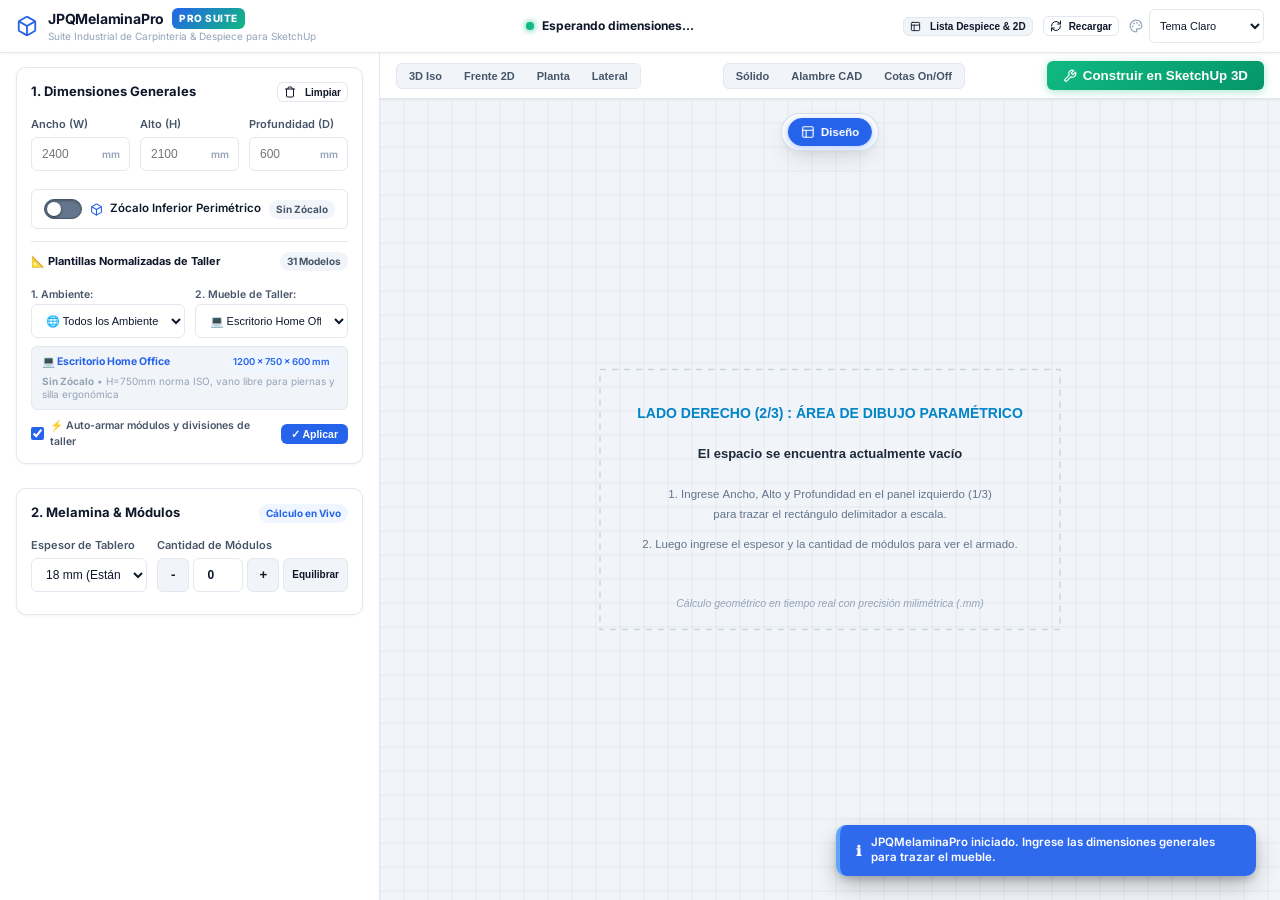
==== jpq_melamina_pro/web/index.html @ 4bcb6b92 "feat: implementacion de plantillas normalizadas, selector desplegable y documentacion maestra" ====
<!DOCTYPE html>
<html lang="es">
<head>
  <meta charset="UTF-8">
  <meta name="viewport" content="width=device-width, initial-scale=1.0">
  <title>JPQMelaminaPro - Suite Industrial de Carpintería y Despiece Milimétrico</title>
  <link rel="stylesheet" href="css/styles.css?v=2.5.1">
</head>
<body class="theme-claro">

  <!-- =========================================================================
       SISTEMA DE ICONOS VECTORIALES PROFESIONALES (SVG SPRITE BIM / CAD)
       ========================================================================= -->
  <svg xmlns="http://www.w3.org/2000/svg" style="display: none;">
    <defs>
      <symbol id="icon-logo" viewBox="0 0 24 24" fill="none" stroke="currentColor" stroke-width="2">
        <path d="M21 16V8a2 2 0 0 0-1-1.73l-7-4a2 2 0 0 0-2 0l-7 4A2 2 0 0 0 3 8v8a2 2 0 0 0 1 1.73l7 4a2 2 0 0 0 2 0l7-4A2 2 0 0 0 21 16z"/>
        <polyline points="3.27 6.96 12 12.01 20.73 6.96"/>
        <line x1="12" y1="22.08" x2="12" y2="12"/>
      </symbol>
      <symbol id="icon-build" viewBox="0 0 24 24" fill="none" stroke="currentColor" stroke-width="2">
        <path d="M14.7 6.3a1 1 0 0 0 0 1.4l1.6 1.6a1 1 0 0 0 1.4 0l3.77-3.77a6 6 0 0 1-7.94 7.94l-6.91 6.91a2.12 2.12 0 0 1-3-3l6.91-6.91a6 6 0 0 1 7.94-7.94l-3.76 3.76z"/>
      </symbol>
      <symbol id="icon-table" viewBox="0 0 24 24" fill="none" stroke="currentColor" stroke-width="2">
        <rect x="3" y="3" width="18" height="18" rx="2"/>
        <line x1="3" y1="9" x2="21" y2="9"/>
        <line x1="9" y1="21" x2="9" y2="9"/>
      </symbol>
      <symbol id="icon-palette" viewBox="0 0 24 24" fill="none" stroke="currentColor" stroke-width="2">
        <circle cx="13.5" cy="6.5" r=".5" fill="currentColor"/>
        <circle cx="17.5" cy="10.5" r=".5" fill="currentColor"/>
        <circle cx="8.5" cy="7.5" r=".5" fill="currentColor"/>
        <circle cx="6.5" cy="12.5" r=".5" fill="currentColor"/>
        <path d="M12 2C6.5 2 2 6.5 2 12s4.5 10 10 10c.93 0 1.5-.67 1.5-1.5 0-.39-.15-.74-.39-1.01-.24-.26-.38-.61-.38-.99 0-.83.67-1.5 1.5-1.5H16c3.31 0 6-2.69 6-6 0-4.97-4.48-9-10-9z"/>
      </symbol>
      <symbol id="icon-refresh" viewBox="0 0 24 24" fill="none" stroke="currentColor" stroke-width="2">
        <path d="M21 2v6h-6"/>
        <path d="M3 12a9 9 0 0 1 15.3-6.4L21 8"/>
        <path d="M3 22v-6h6"/>
        <path d="M21 12a9 9 0 0 1-15.3 6.4L3 16"/>
      </symbol>
      <symbol id="icon-trash" viewBox="0 0 24 24" fill="none" stroke="currentColor" stroke-width="2">
        <polyline points="3 6 5 6 21 6"/>
        <path d="M19 6v14a2 2 0 0 1-2 2H7a2 2 0 0 1-2-2V6m3 0V4a2 2 0 0 1 2-2h4a2 2 0 0 1 2 2v2"/>
      </symbol>
      <symbol id="icon-info" viewBox="0 0 24 24" fill="none" stroke="currentColor" stroke-width="2">
        <circle cx="12" cy="12" r="10"/>
        <line x1="12" y1="16" x2="12" y2="12"/>
        <line x1="12" y1="8" x2="12.01" y2="8"/>
      </symbol>
      <symbol id="icon-layers" viewBox="0 0 24 24" fill="none" stroke="currentColor" stroke-width="2">
        <polygon points="12 2 2 7 12 12 22 7 12 2"/>
        <polyline points="2 17 12 22 22 17"/>
        <polyline points="2 12 12 17 22 12"/>
      </symbol>
      <symbol id="icon-cubo" viewBox="0 0 24 24" fill="none" stroke="currentColor" stroke-width="2">
        <path d="M21 16V8a2 2 0 0 0-1-1.73l-7-4a2 2 0 0 0-2 0l-7 4A2 2 0 0 0 3 8v8a2 2 0 0 0 1 1.73l7 4a2 2 0 0 0 2 0l7-4A2 2 0 0 0 21 16z"/>
        <polyline points="3.27 6.96 12 12.01 20.73 6.96"/>
        <line x1="12" y1="22.08" x2="12" y2="12"/>
      </symbol>
      <symbol id="icon-regla" viewBox="0 0 24 24" fill="none" stroke="currentColor" stroke-width="2">
        <path d="M21.3 8.7 8.7 21.3c-1 1-2.6 1-3.6 0l-2.4-2.4c-1-1-1-2.6 0-3.6L15.3 2.7c1-1 2.6-1 3.6 0l2.4 2.4c1 1 1 2.6 0 3.6Z"/>
        <path d="m14.5 3.5 2 2"/>
        <path d="m11.5 6.5 2 2"/>
        <path d="m8.5 9.5 2 2"/>
        <path d="m5.5 12.5 2 2"/>
      </symbol>
      <symbol id="icon-diseno" viewBox="0 0 24 24" fill="none" stroke="currentColor" stroke-width="2">
        <rect x="3" y="3" width="18" height="18" rx="2"/>
        <path d="M3 9h18"/>
        <path d="M9 21V9"/>
      </symbol>
      <symbol id="icon-tag" viewBox="0 0 24 24" fill="none" stroke="currentColor" stroke-width="2">
        <path d="M12 2H2v10l9.29 9.29c.94.94 2.48.94 3.42 0l6.58-6.58c.94-.94.94-2.48 0-3.42L12 2Z"/>
        <circle cx="7" cy="7" r=".5" fill="currentColor"/>
      </symbol>
      <symbol id="icon-stack" viewBox="0 0 24 24" fill="none" stroke="currentColor" stroke-width="2">
        <path d="M12 2 2 7l10 5 10-5-10-5Z"/>
        <path d="m2 17 10 5 10-5"/>
        <path d="m2 12 10 5 10-5"/>
      </symbol>
    </defs>
  </svg>

  <!-- =========================================================================
       HEADER PRINCIPAL DE LA SUITE
       ========================================================================= -->
  <header class="app-header">
    <div class="brand">
      <svg class="svg-icon" style="width: 22px; height: 22px; color: var(--primary);"><use href="#icon-logo"></use></svg>
      <div class="brand-text">
        <div style="display: flex; align-items: center; gap: 8px;">
          <span class="brand-title">JPQMelaminaPro</span>
          <span class="brand-badge">PRO SUITE</span>
        </div>
        <span class="brand-sub">Suite Industrial de Carpintería & Despiece para SketchUp</span>
      </div>
    </div>

    <!-- Indicador de dimensiones en vivo -->
    <div class="active-module-bar" style="border: none; padding: 2px 10px; background: transparent;">
      <div class="active-module-info">
        <div class="status-indicator"></div>
        <span id="activeModuleDims" style="font-weight: 700; font-size: 12px;">Esperando dimensiones...</span>
      </div>
    </div>

    <!-- Controles de cabecera: Despiece, Materiales y Selector de Tema -->
    <div class="header-controls">
      <button type="button" class="btn btn-xs btn-secondary" onclick="abrirModalDespiece()" title="Ver lista oficial de corte y medidas netas">
        <svg class="svg-icon"><use href="#icon-table"></use></svg> Lista Despiece & 2D
      </button>

      <button type="button" class="btn btn-xs btn-outline" onclick="window.location.reload(true)" title="Recargar interfaz y scripts (F5)" style="display: inline-flex; align-items: center; gap: 4px;">
        <svg class="svg-icon" style="width: 12px; height: 12px;"><use href="#icon-refresh"></use></svg>
        <span>Recargar</span>
      </button>

      <div style="display: flex; align-items: center; gap: 6px;">
        <svg class="svg-icon" style="width: 14px; height: 14px; color: var(--text-muted);"><use href="#icon-palette"></use></svg>
        <select id="selectTemaApp" onchange="cambiarTema(this.value)" style="width: 115px; font-size: 11px; padding: 4px 6px;">
          <option value="claro" selected>Tema Claro</option>
          <option value="oscuro">Tema Oscuro</option>
          <option value="taller">Taller Madera</option>
        </select>
      </div>
    </div>
  </header>

  <!-- Contenedores para Alertas y Notificaciones Flotantes en la Parte Inferior -->
  <div id="alertasTecnicasModulo" class="floating-alerts-container"></div>
  <div id="notificationArea" class="notification-container"></div>

  <!-- =========================================================================
       WORKSPACE DIVIDIDO:
       - LADO IZQUIERDO (1/3): INGRESO DEL DETALLE DEL MUEBLE
       - LADO DERECHO (2/3): DIBUJO PARAMÉTRICO EN TIEMPO REAL
       ========================================================================= -->
  <div class="split-workspace">

    <!-- =======================================================================
         LADO IZQUIERDO (1/3): PANEL DE DETALLE, PARÁMETROS Y PESTAÑAS
         ======================================================================= -->
    <aside class="panel-left-config">

      <!-- TARJETA 1: DIMENSIONES GENERALES DEL MUEBLE -->
      <div class="card" id="cardDimensionesGenerales">
        <div class="card-header-row">
          <h3 class="card-title">1. Dimensiones Generales</h3>
          <button type="button" class="btn btn-xs btn-outline" onclick="reiniciarAEstadoVacio()" title="Reiniciar a estado vacío">
            <svg class="svg-icon" style="width: 12px; height: 12px;"><use href="#icon-trash"></use></svg> Limpiar
          </button>
        </div>

        <div class="form-grid-3">
          <div class="form-group">
            <label for="dimAnchoTotal">Ancho (W)</label>
            <div class="input-with-unit">
              <input type="number" id="dimAnchoTotal" min="150" max="6000" step="10" placeholder="2400" oninput="onDimensionesGeneralesChange()">
              <span class="input-unit-tag">mm</span>
            </div>
          </div>
          <div class="form-group">
            <label for="dimAltoTotal">Alto (H)</label>
            <div class="input-with-unit">
              <input type="number" id="dimAltoTotal" min="150" max="3000" step="10" placeholder="2100" oninput="onDimensionesGeneralesChange()">
              <span class="input-unit-tag">mm</span>
            </div>
          </div>
          <div class="form-group">
            <label for="dimProfTotal">Profundidad (D)</label>
            <div class="input-with-unit">
              <input type="number" id="dimProfTotal" min="150" max="1200" step="10" placeholder="600" oninput="onDimensionesGeneralesChange()">
              <span class="input-unit-tag">mm</span>
            </div>
          </div>
        </div>

        <!-- CONFIGURACIÓN DE ZÓCALO INFERIOR GENERAL (TODO EL PERÍMETRO) -->
        <div class="p-switch-card" style="margin-top: 10px;">
          <div class="p-switch-header">
            <label class="switch-container">
              <input type="checkbox" id="muebleTieneZocalo" class="switch-input" onchange="onToggleZocaloGeneral(this.checked)">
              <span class="switch-slider"></span>
              <span class="p-switch-title">
                <svg class="svg-icon" style="width: 13px; height: 13px; color: var(--primary);"><use href="#icon-cubo"></use></svg>
                <span>Zócalo Inferior Perimétrico</span>
              </span>
            </label>
            <span class="badge badge-normal" id="badgeZocaloEstado">Sin Zócalo</span>
          </div>

          <div id="grpDetalleZocaloGeneral" style="display: none; margin-top: 10px; border-top: 1px solid var(--border-color); padding-top: 8px;">
            <div class="form-grid-2">
              <div class="form-group">
                <label for="muebleAltoZocalo">Alto Zócalo</label>
                <div class="input-with-unit">
                  <input type="number" id="muebleAltoZocalo" value="100" min="10" max="500" step="5" oninput="onEditarAltoZocaloGeneral(this.value)">
                  <span class="input-unit-tag">mm</span>
                </div>
              </div>
              <div class="form-group">
                <label for="muebleRetransZocalo">Retranqueo</label>
                <div class="input-with-unit">
                  <input type="number" id="muebleRetransZocalo" value="35" min="0" max="200" step="1" oninput="onEditarRetransZocaloGeneral(this.value)">
                  <span class="input-unit-tag">mm</span>
                </div>
              </div>
            </div>

            <div class="form-group" style="margin-top: 8px;">
              <div style="display: flex; justify-content: space-between; align-items: center; margin-bottom: 4px;">
                <label for="muebleCantListones" style="margin-bottom: 0;">Listones de Soporte</label>
                <span class="badge badge-success" id="badgeNormaZocalo" style="font-size: 10px;">✓ Cumple Estándar</span>
              </div>
              <select id="muebleCantListones" onchange="onEditarCantListonesGeneral(this.value)">
                <option value="auto" selected>Auto Estándar (Norma ≤ 600mm)</option>
                <option value="0">0 listones (Solo marco perimétrico)</option>
                <option value="1">1 listón (2 partes iguales)</option>
                <option value="2">2 listones (3 partes iguales)</option>
                <option value="3">3 listones (4 partes iguales)</option>
                <option value="4">4 listones (5 partes iguales)</option>
                <option value="5">5 listones (6 partes iguales)</option>
                <option value="6">6 listones (7 partes iguales)</option>
              </select>
              <div id="infoEstandarZocalo" style="margin-top: 4px; font-size: 10.5px; color: var(--text-muted); line-height: 1.35;">
                <span id="lblDetalleNormaZocalo">Distribución proporcional (≥ 150 mm libre y ≤ 600 mm anti-pandeo).</span>
              </div>
            </div>

            <div id="infoDimensionSobrante" style="margin-top: 6px; padding: 5px 8px; background: rgba(37, 99, 235, 0.08); border-radius: var(--radius-sm); border-left: 3px solid var(--accent-primary); font-size: 10.5px;">
              <span><strong>Alto libre:</strong> <span id="lblAltoSobranteModulos">2000</span> mm (Total: <span id="lblAltoTotalRef">2100</span> mm - Zócalo: <span id="lblAltoZocaloRef">100</span> mm)</span>
            </div>
          </div>
        </div>

        <!-- Selector Desplegable de Plantillas Normalizadas -->
        <div style="margin-top: 12px; border-top: 1px solid var(--border-color); padding-top: 10px;">
          <div style="display: flex; justify-content: space-between; align-items: center; margin-bottom: 8px;">
            <label style="font-size: 11px; font-weight: 700; color: var(--text-primary); margin-bottom: 0;">📐 Plantillas Normalizadas de Taller</label>
            <span class="badge badge-normal" id="badgeTotalPlantillas">28 Modelos</span>
          </div>

          <!-- Cuadrícula de 2 Listas Desplegables en Cascada -->
          <div class="form-grid-2" style="margin-bottom: 8px;">
            <!-- Desplegable 1: Ambiente / Espacio -->
            <div class="form-group" style="margin-bottom: 0;">
              <label for="selAmbientePreset" style="font-size: 10.5px; font-weight: 600; color: var(--text-secondary); margin-bottom: 3px;">1. Ambiente:</label>
              <select id="selAmbientePreset" onchange="onAmbientePresetChange(this.value)" style="width: 100%; font-size: 11px; font-weight: 500;">
                <option value="todos" selected>🌐 Todos los Ambientes</option>
                <option value="cocina">🍳 Cocina</option>
                <option value="bano">🚿 Baño</option>
                <option value="sala">📺 Sala & TV</option>
                <option value="comedor">🍷 Comedor & Bar</option>
                <option value="dormitorio">🛏️ Dormitorio</option>
                <option value="biblioteca">📚 Biblioteca & Estudio</option>
                <option value="oficina">💻 Oficina & Home Office</option>
                <option value="tienda">🏪 Tienda & Comercio</option>
              </select>
            </div>

            <!-- Desplegable 2: Mueble Normalizado -->
            <div class="form-group" style="margin-bottom: 0;">
              <label for="selMueblePreset" style="font-size: 10.5px; font-weight: 600; color: var(--text-secondary); margin-bottom: 3px;">2. Mueble de Taller:</label>
              <select id="selMueblePreset" onchange="onMueblePresetChange(this.value)" style="width: 100%; font-size: 11px; font-weight: 500;">
                <!-- Se puebla dinámicamente según el ambiente seleccionado -->
              </select>
            </div>
          </div>

          <!-- Ficha Resumen Rápida de la Plantilla Seleccionada -->
          <div id="cardResumenPreset" style="margin-top: 6px; padding: 7px 10px; background: var(--bg-hover); border-radius: var(--radius-sm); border: 1px solid var(--border-color); font-size: 10.5px; line-height: 1.35;">
            <div style="display: flex; justify-content: space-between; align-items: center; margin-bottom: 4px;">
              <span id="lblPresetNombre" style="font-weight: 700; color: var(--primary);">Escritorio Home Office</span>
              <span id="lblPresetCotas" class="badge badge-info" style="font-size: 9.5px; font-weight: 600;">1200 × 750 × 600 mm</span>
            </div>
            <div id="lblPresetDetalle" style="color: var(--text-muted); font-size: 10px;">
              H=750mm norma ISO, vano libre para piernas y silla ergonómica.
            </div>
          </div>

          <!-- Controles de Acción: Checkbox Auto-armar y Botón Aplicar -->
          <div style="margin-top: 8px; display: flex; align-items: center; justify-content: space-between; gap: 8px;">
            <label style="font-size: 10.5px; font-weight: 600; color: var(--text-secondary); cursor: pointer; display: flex; align-items: center; gap: 6px; margin-bottom: 0;">
              <input type="checkbox" id="chkAutoArmarModulos" checked style="cursor: pointer; accent-color: var(--primary);">
              <span>⚡ Auto-armar módulos y divisiones de taller</span>
            </label>
            <button type="button" class="btn btn-xs btn-primary" onclick="ejecutarAplicacionPresetSeleccionado()" style="white-space: nowrap; font-size: 10.5px; padding: 4px 10px;">
              ✓ Aplicar
            </button>
          </div>
        </div>
      </div>

      <!-- TARJETA 2: MELAMINA & CANTIDAD DE MÓDULOS -->
      <div class="card" id="cardMelaminaModulos">
        <div class="card-header-row">
          <h3 class="card-title">2. Melamina & Módulos</h3>
          <span class="badge badge-info">Cálculo en Vivo</span>
        </div>

        <div class="form-grid-2">
          <div class="form-group">
            <label for="dimEspesorMelamina">Espesor de Tablero</label>
            <select id="dimEspesorMelamina" onchange="onEspesorMelaminaChange()">
              <option value="18" selected>18 mm (Estándar)</option>
              <option value="15">15 mm (Económico)</option>
              <option value="36">36 mm (Doble)</option>
            </select>
          </div>

          <div class="form-group">
            <label>Cantidad de Módulos</label>
            <div class="spinner-control">
              <button type="button" class="spinner-btn" onclick="modificarCantidadModulos(-1)">-</button>
              <input type="number" id="inputCantModulos" value="0" min="0" max="8" readonly class="spinner-input" onchange="onCantidadModulosChange()">
              <button type="button" class="spinner-btn" onclick="modificarCantidadModulos(1)">+</button>
              <button type="button" class="btn btn-xs btn-secondary" onclick="equilibrarAnchosModulos()" title="Equilibrar anchos por igual">Equilibrar</button>
            </div>
          </div>
        </div>

        <!-- Acceso directo a módulos creados si hay 2 o más -->
        <div id="wrapperAccesosModulos" style="display: none; margin-top: 10px; padding: 8px 10px; background: var(--bg-hover); border-radius: var(--radius-sm); border: 1px solid var(--border-color);">
          <div style="display: flex; justify-content: space-between; align-items: center; margin-bottom: 6px;">
            <span style="font-size: 11px; font-weight: 700; color: var(--text-primary); display: flex; align-items: center; gap: 5px;">
              <svg class="svg-icon" style="width: 12px; height: 12px;"><use href="#icon-cubo"></use></svg>
              <span>Módulos Creados:</span>
            </span>
            <span class="badge badge-info" id="badgeTotalModulosInfo">0 módulos</span>
          </div>
          <div id="listaBotonesAccesoModulos" style="display: flex; gap: 6px; flex-wrap: wrap;"></div>
        </div>
      </div>

      <!-- TARJETA 3: CONFIGURACIÓN DETALLADA DEL MÓDULO (CON SUBPESTAÑAS LIMPIAS) -->
      <div class="card" id="cardConfigModulo" style="display: none;">
        <div class="card-header-row" style="margin-bottom: 8px;">
          <div>
            <button type="button" class="btn btn-xs btn-outline" onclick="seleccionarModoDiseno()" title="Volver a seleccionar todo el mueble y ver dimensiones generales" style="margin-bottom: 6px; display: inline-flex; align-items: center; gap: 5px;">
              <svg class="svg-icon" style="width: 12px; height: 12px;"><use href="#icon-regla"></use></svg>
              <span>← Diseño General</span>
            </button>
            <h3 class="card-title" id="lblTituloModuloActivo">Configuración de Módulo 1</h3>
          </div>
          <span class="badge badge-normal" id="badgeEstadoModuloActivo">Editable</span>
        </div>

        <!-- Barra de pestañas horizontales de los módulos creados -->
        <div id="moduleTabsHeader" class="module-tabs-header">
          <!-- Renderizado dinámico de pestañas [ Módulo 1 ] [ Módulo 2 ] ... -->
        </div>

        <!-- SUBPESTAÑAS ORGANIZADORAS PRIMENG (CARCASA / FONDO / INTERIOR / LÍMITES) -->
        <div class="p-subtabs-nav">
          <button type="button" class="p-subtab-btn active" id="btnSubtab_carcasa" onclick="switchModuloConfigSubtab('carcasa')">
            <svg class="svg-icon" style="width: 12px; height: 12px;"><use href="#icon-cubo"></use></svg>
            <span>Carcasa</span>
          </button>
          <button type="button" class="p-subtab-btn" id="btnSubtab_fondo" onclick="switchModuloConfigSubtab('fondo')">
            <svg class="svg-icon" style="width: 12px; height: 12px;"><use href="#icon-layers"></use></svg>
            <span>Fondo & Pared</span>
          </button>
          <button type="button" class="p-subtab-btn" id="btnSubtab_interior" onclick="switchModuloConfigSubtab('interior')">
            <svg class="svg-icon" style="width: 12px; height: 12px;"><use href="#icon-diseno"></use></svg>
            <span>Interior</span>
          </button>
          <button type="button" class="p-subtab-btn" id="btnSubtab_limites" onclick="switchModuloConfigSubtab('limites')">
            <svg class="svg-icon" style="width: 12px; height: 12px;"><use href="#icon-info"></use></svg>
            <span>Límites</span>
          </button>
        </div>

        <!-- SUBTAB 1: CARCASA Y ESTRUCTURA -->
        <div id="subtab_carcasa" class="subtab-pane active">
          <!-- Campo de Nombre del Módulo / Submódulo -->
          <div class="form-group" style="margin-bottom: 8px;">
            <label for="modNombre" style="display: flex; justify-content: space-between; align-items: center; font-weight: 700;">
              <span style="display: flex; align-items: center; gap: 5px;">
                <svg class="svg-icon" style="width: 12px; height: 12px;"><use href="#icon-tag"></use></svg>
                <span>Nombre del Módulo</span>
              </span>
              <span class="badge badge-info" id="badgeJerarquiaModulo">Módulo 1</span>
            </label>
            <input type="text" id="modNombre" class="form-control" style="font-size: 12px; font-weight: 600;" placeholder="Módulo 1, Bajo Cocina..." oninput="onEditarNombreModulo(this.value)">
          </div>

          <!-- Control de Subdivisión & Apilado Vertical -->
          <div class="submodulos-stack-box" style="background: var(--bg-hover); padding: 8px 10px; border-radius: var(--radius-sm); border: 1px dashed var(--border-color); margin-bottom: 10px;">
            <div style="display: flex; justify-content: space-between; align-items: center; margin-bottom: 6px;">
              <span style="font-size: 11px; font-weight: 700; color: var(--text-primary); display: flex; align-items: center; gap: 4px;">
                <svg class="svg-icon" style="width: 12px; height: 12px;"><use href="#icon-stack"></use></svg>
                <span>Submódulos Apilados:</span>
              </span>
              <span class="badge badge-normal" id="badgeInfoStackColumna">Columna 1 (1 Nivel)</span>
            </div>

            <div style="display: flex; gap: 6px; flex-wrap: wrap;">
              <button type="button" class="btn btn-xs btn-primary" id="btnSubdividirApilar" onclick="abrirModalSubdividirModulo()" title="Subdivide este módulo" style="display: inline-flex; align-items: center; gap: 4px;">
                <svg class="svg-icon" style="width: 11px; height: 11px;"><use href="#icon-stack"></use></svg>
                <span id="txtBtnSubdividirApilar">Subdividir Módulo</span>
              </button>
              <button type="button" class="btn btn-xs btn-outline" id="btnEquilibrarAlturasCol" onclick="equilibrarAlturasColumnaActiva()" title="Equilibrar alturas" style="display: none; align-items: center; gap: 4px;">
                <span>⇕ Equilibrar Alturas</span>
              </button>
              <button type="button" class="btn btn-xs btn-danger-outline" id="btnEliminarSubmodulo" onclick="eliminarSubmoduloActivo()" title="Eliminar submódulo" style="display: none; align-items: center; gap: 4px;">
                <svg class="svg-icon" style="width: 11px; height: 11px;"><use href="#icon-trash"></use></svg>
                <span>Eliminar</span>
              </button>
            </div>
            <div id="lblStackHelp" class="field-hint" style="margin-top: 4px; display: none;">
              Subdivide en 2 o más submódulos apilados (150 mm a 2400 mm).
            </div>
          </div>

          <!-- Campos Dimensionales Particulares -->
          <div class="form-grid-3">
            <div class="form-group">
              <label for="modAncho">Ancho (W)</label>
              <div class="input-with-unit">
                <input type="number" id="modAncho" min="150" step="5" oninput="onEditarAnchoModulo(this.value)">
                <span class="input-unit-tag">mm</span>
              </div>
            </div>
            <div class="form-group">
              <label for="modAlto">Alto (H)</label>
              <div class="input-with-unit">
                <input type="number" id="modAlto" min="150" step="5" oninput="onEditarAltoModulo(this.value)">
                <span class="input-unit-tag">mm</span>
              </div>
            </div>
            <div class="form-group">
              <label for="modProf">Prof. (D)</label>
              <div class="input-with-unit">
                <input type="number" id="modProf" min="150" step="5" oninput="onEditarProfModulo(this.value)">
                <span class="input-unit-tag">mm</span>
              </div>
            </div>
          </div>

          <!-- Base Zócalo Info -->
          <div id="cardInfoZocaloBaseModulo" style="background: var(--bg-hover); padding: 8px 10px; border-radius: var(--radius-sm); margin-top: 8px; border-left: 3px solid var(--accent-primary);">
            <div style="display: flex; justify-content: space-between; align-items: center;">
              <span style="font-size: 11px; font-weight: 700; color: var(--text-primary); display: flex; align-items: center; gap: 4px;">
                <svg class="svg-icon" style="width: 12px; height: 12px;"><use href="#icon-cubo"></use></svg>
                <span>Zócalo Inferior Continuo</span>
              </span>
              <span class="badge badge-normal" id="badgeModuloInfoZocalo">Base General</span>
            </div>
            <span id="lblInfoZocaloModulo" style="font-size: 10px; color: var(--text-muted); display: block; margin-top: 2px;">
              El zócalo continuo sostiene la base de todo el mueble.
            </span>
            <div style="display: none;">
              <input type="checkbox" id="modTieneZocalo" class="switch-input" onchange="onToggleZocaloModulo(this.checked)">
              <div id="grpDetalleZocalo">
                <input type="number" id="modAltoZocalo" value="100">
                <input type="number" id="modRetransZocalo" value="35">
                <select id="modCantListones"><option value="0">0</option></select>
              </div>
            </div>
          </div>

          <!-- Laterales de Carcasa -->
          <div class="p-switch-card" style="margin-top: 8px;">
            <div class="p-switch-header">
              <label class="switch-container">
                <input type="checkbox" id="modTieneLaterales" class="switch-input" checked onchange="onToggleLateralesModulo(this.checked)">
                <span class="switch-slider"></span>
                <span class="p-switch-title">Costados Laterales</span>
              </label>
            </div>
          </div>

          <!-- Piso de Carcasa -->
          <div class="p-switch-card">
            <div class="p-switch-header">
              <label class="switch-container">
                <input type="checkbox" id="modTienePiso" class="switch-input" checked onchange="onTogglePisoModulo(this.checked)">
                <span class="switch-slider"></span>
                <span class="p-switch-title">Piso de Carcasa</span>
              </label>
            </div>

            <div id="grpDetalleOpcionesPiso" style="margin-top: 6px; padding-top: 6px; border-top: 1px solid var(--border-color);">
              <label class="switch-container" style="margin-bottom: 4px;">
                <input type="checkbox" id="modTieneListonPiso" class="switch-input" onchange="onToggleListonPiso(this.checked)">
                <span class="switch-slider"></span>
                <span style="font-size: 11px;">¿Piso de Listones (Amarres)?</span>
              </label>

              <div id="grpDetalleListonPiso" style="display: none; margin-top: 6px;">
                <div class="form-grid-2">
                  <div class="form-group">
                    <label for="modCantListonesPiso">Cant. Listones</label>
                    <select id="modCantListonesPiso" onchange="onEditarCantListonesPiso(this.value)">
                      <option value="1">1 listón (Frontal)</option>
                      <option value="2" selected>2 listones (Frontal + Posterior)</option>
                      <option value="3">3 listones (+ Central)</option>
                      <option value="4">4 listones (Reforzado)</option>
                    </select>
                  </div>
                  <div class="form-group">
                    <label for="modMedidaListonPiso">Medida Listón</label>
                    <div class="input-with-unit">
                      <input type="number" id="modMedidaListonPiso" value="80" min="10" step="1" oninput="onEditarMedidaListonPiso(this.value)">
                      <span class="input-unit-tag">mm</span>
                    </div>
                  </div>
                </div>
              </div>
            </div>
          </div>

          <!-- Techo de Carcasa -->
          <div class="p-switch-card">
            <div class="p-switch-header">
              <label class="switch-container">
                <input type="checkbox" id="modTieneTecho" class="switch-input" checked onchange="onToggleTechoModulo(this.checked)">
                <span class="switch-slider"></span>
                <span class="p-switch-title">Techo de Carcasa</span>
              </label>
            </div>

            <div id="grpDetalleOpcionesTecho" style="margin-top: 6px; padding-top: 6px; border-top: 1px solid var(--border-color);">
              <label class="switch-container" style="margin-bottom: 4px;">
                <input type="checkbox" id="modTieneListonTecho" class="switch-input" onchange="onToggleListonTecho(this.checked)">
                <span class="switch-slider"></span>
                <span style="font-size: 11px;">¿Techo de Listones (Amarres)?</span>
              </label>

              <div id="grpDetalleListonTecho" style="display: none; margin-top: 6px;">
                <div class="form-grid-2">
                  <div class="form-group">
                    <label for="modCantListonesTecho">Cant. Listones</label>
                    <select id="modCantListonesTecho" onchange="onEditarCantListonesTecho(this.value)">
                      <option value="1">1 listón (Frontal)</option>
                      <option value="2" selected>2 listones (Frontal + Posterior)</option>
                      <option value="3">3 listones (+ Central)</option>
                      <option value="4">4 listones (Reforzado)</option>
                    </select>
                  </div>
                  <div class="form-group">
                    <label for="modMedidaListonTecho">Medida Listón</label>
                    <div class="input-with-unit">
                      <input type="number" id="modMedidaListonTecho" value="80" min="10" step="1" oninput="onEditarMedidaListonTecho(this.value)">
                      <span class="input-unit-tag">mm</span>
                    </div>
                  </div>
                </div>

                <div style="margin-top: 6px; padding-top: 6px; border-top: 1px dashed var(--border-color);">
                  <label class="switch-container">
                    <input type="checkbox" id="modTechoSobreListon" class="switch-input" onchange="onToggleTechoSobreListon(this.checked)">
                    <span class="switch-slider"></span>
                    <span style="font-size: 11px;">Tapa superior sobre listones</span>
                  </label>

                  <div id="grpDetalleTechoSobre" style="display: none; margin-top: 6px; padding-left: 8px;">
                    <label class="switch-container" style="margin-bottom: 4px;">
                      <input type="checkbox" id="modTechoDobleMelamina" class="switch-input" onchange="onToggleTechoDobleMelamina(this.checked)">
                      <span class="switch-slider"></span>
                      <span style="font-size: 10.5px;">Doble melamina (36mm)</span>
                    </label>
                    <div id="badgeDescuentoTecho" style="font-size: 10px; color: var(--primary); background: rgba(59, 130, 246, 0.08); padding: 3px 6px; border-radius: var(--radius-sm);">
                      Descuento: <span id="lblEspesorDescontado">18</span> mm
                    </div>
                  </div>
                </div>
              </div>
            </div>
          </div>

          <!-- Zócalo Superior -->
          <div class="p-switch-card">
            <div class="p-switch-header">
              <label class="switch-container">
                <input type="checkbox" id="modTieneZocaloSup" class="switch-input" onchange="onToggleZocaloSupModulo(this.checked)">
                <span class="switch-slider"></span>
                <span class="p-switch-title">Zócalo Superior</span>
              </label>
            </div>

            <div id="grpDetalleZocaloSup" class="form-grid-2" style="display: none; margin-top: 6px; padding-top: 6px; border-top: 1px solid var(--border-color);">
              <div class="form-group" style="grid-column: span 2;">
                <label for="modAltoZocaloSup">Alto Zócalo Sup.</label>
                <div class="input-with-unit">
                  <input type="number" id="modAltoZocaloSup" value="70" min="10" step="1" oninput="onEditarAltoZocaloSup(this.value)">
                  <span class="input-unit-tag">mm</span>
                </div>
              </div>
            </div>
          </div>
        </div>

        <!-- SUBTAB 2: FONDO & PARED -->
        <div id="subtab_fondo" class="subtab-pane">
          <!-- Fondo de Módulo -->
          <div class="p-switch-card">
            <div class="p-switch-header">
              <label class="switch-container">
                <input type="checkbox" id="modTieneFondo" class="switch-input" onchange="onToggleFondo(this.checked)">
                <span class="switch-slider"></span>
                <span class="p-switch-title">Fondo de Módulo</span>
              </label>
            </div>

            <div id="grpDetalleFondo" style="display: none; margin-top: 8px; padding-top: 8px; border-top: 1px solid var(--border-color);">
              <div class="form-group" style="margin-bottom: 8px;">
                <label for="modTipoFondo">Material de Fondo</label>
                <select id="modTipoFondo" onchange="onCambiarTipoFondo(this.value)">
                  <option value="mdf" selected>Fondo MDF (3mm / 5.5mm)</option>
                  <option value="melamina">Melamina Estructural (Sin listón)</option>
                  <option value="panel">Fondo Panel Completo</option>
                </select>
              </div>

              <!-- MDF -->
              <div id="grpSubFondoMdf">
                <div class="form-grid-2">
                  <div class="form-group">
                    <label for="modGrosorMdf">Grosor MDF</label>
                    <select id="modGrosorMdf" onchange="onEditarGrosorMdf(this.value)">
                      <option value="3" selected>3 mm (Estándar)</option>
                      <option value="4">4 mm</option>
                      <option value="5.5">5.5 mm</option>
                    </select>
                  </div>
                  <div class="form-group">
                    <label for="modPosicionFondoMdf">Montaje</label>
                    <select id="modPosicionFondoMdf" onchange="onCambiarPosicionFondoMdf(this.value)">
                      <option value="delante_liston" selected>Enranurado (4x8mm)</option>
                      <option value="detras_liston">Sobrepuesto / Clavado</option>
                    </select>
                  </div>
                </div>

                <div id="grpDetalleRanuraMdf" style="margin-top: 6px; padding-top: 6px; border-top: 1px dashed var(--border-color);">
                  <div class="form-grid-3">
                    <div class="form-group">
                      <label for="modAnchoRanuraMdf">Ancho Ranura</label>
                      <div class="input-with-unit">
                        <input type="number" id="modAnchoRanuraMdf" value="4" min="2" max="15" step="0.5" oninput="onEditarAnchoRanuraMdf(this.value)">
                        <span class="input-unit-tag">mm</span>
                      </div>
                    </div>
                    <div class="form-group">
                      <label for="modProfRanuraMdf">Prof. Ranura</label>
                      <div class="input-with-unit">
                        <input type="number" id="modProfRanuraMdf" value="8" min="3" max="15" step="1" oninput="onEditarProfRanuraMdf(this.value)">
                        <span class="input-unit-tag">mm</span>
                      </div>
                    </div>
                    <div class="form-group">
                      <label for="modDistRanuraMdf">Retranqueo</label>
                      <div class="input-with-unit">
                        <input type="number" id="modDistRanuraMdf" value="0" min="0" max="100" step="1" oninput="onEditarDistRanuraMdf(this.value)">
                        <span class="input-unit-tag">mm</span>
                      </div>
                    </div>
                  </div>
                </div>

                <div id="grpDetalleSobrepuestoMdf" style="display: none; margin-top: 6px; padding: 4px 8px; background: rgba(59, 130, 246, 0.08); border-left: 3px solid var(--primary); border-radius: var(--radius-sm); font-size: 10px; color: var(--primary);">
                  MDF a cota completa, clavado o atornillado detrás.
                </div>
              </div>

              <!-- Melamina -->
              <div id="grpSubFondoMelamina" style="display: none;">
                <div class="form-group">
                  <div style="display: flex; justify-content: space-between; align-items: center; margin-bottom: 3px;">
                    <label for="modAltoFondoMelamina" style="margin-bottom: 0;">Alto Fondo Melamina</label>
                    <button type="button" class="btn btn-xs btn-secondary" onclick="onRestablecerAltoFondoMelaminaMax()" style="padding: 1px 6px; font-size: 9.5px;">
                      ↺ Total
                    </button>
                  </div>
                  <div class="input-with-unit">
                    <input type="number" id="modAltoFondoMelamina" min="80" step="1" oninput="onEditarAltoFondoMelamina(this.value)">
                    <span class="input-unit-tag">mm</span>
                  </div>
                  <span class="field-hint" id="hintAltoFondoMelamina" style="display: none;"></span>
                </div>

                <div class="form-group" style="margin-top: 6px;">
                  <label for="modDistFondoMelamina">Retranqueo a Pared</label>
                  <div class="input-with-unit">
                    <input type="number" id="modDistFondoMelamina" value="0" min="0" max="150" step="1" oninput="onEditarDistFondoMelamina(this.value)">
                    <span class="input-unit-tag">mm</span>
                  </div>
                  <span class="field-hint" id="hintDistFondoMelamina" style="display: none;"></span>
                </div>
              </div>

              <!-- Panel -->
              <div id="grpSubFondoPanel" style="display: none;">
                <div class="p-switch-card" style="margin-top: 6px;">
                  <label class="switch-container">
                    <input type="checkbox" id="modPanelTieneListonesPared" class="switch-input" checked onchange="onTogglePanelListonesPared(this.checked)">
                    <span class="switch-slider"></span>
                    <span style="font-size: 11px;">Listones de anclaje a pared</span>
                  </label>

                  <div id="grpDetalleListonesPanel" style="margin-top: 6px;">
                    <div class="form-grid-3">
                      <div class="form-group">
                        <label for="modPanelOrientacionListones">Orientación</label>
                        <select id="modPanelOrientacionListones" onchange="onCambiarPanelOrientacionListones(this.value)">
                          <option value="horizontal" selected>Horizontal</option>
                          <option value="vertical">Vertical</option>
                        </select>
                      </div>
                      <div class="form-group">
                        <label for="modCantListonesPanel">Cant.</label>
                        <select id="modCantListonesPanel" onchange="onEditarCantListonesPanel(this.value)">
                          <option value="1">1</option>
                          <option value="2" selected>2</option>
                          <option value="3">3</option>
                          <option value="4">4</option>
                        </select>
                      </div>
                      <div class="form-group">
                        <label for="modMedidaListonPanel">Ancho</label>
                        <div class="input-with-unit">
                          <input type="number" id="modMedidaListonPanel" value="80" min="20" max="250" step="1" oninput="onEditarMedidaListonPanel(this.value)">
                          <span class="input-unit-tag">mm</span>
                        </div>
                      </div>
                    </div>
                  </div>
                </div>
              </div>
            </div>
          </div>

          <!-- Listones Posteriores a Pared -->
          <div class="p-switch-card">
            <div class="p-switch-header">
              <label class="switch-container">
                <input type="checkbox" id="modTieneListonPost" class="switch-input" onchange="onToggleListonPost(this.checked)">
                <span class="switch-slider"></span>
                <span class="p-switch-title">Listones Posteriores (Fijación)</span>
              </label>
            </div>

            <div id="badgeListonPostOmitidoPorMelamina" style="display: none; margin-top: 6px; padding: 4px 8px; background: rgba(59, 130, 246, 0.08); border-left: 3px solid var(--primary); border-radius: var(--radius-sm); font-size: 10px; color: var(--primary);">
              Omitido: Fondo de melamina rígido actúa como amarre.
            </div>

            <div id="grpDetalleListonPost" style="display: none; margin-top: 6px; padding-top: 6px; border-top: 1px solid var(--border-color);">
              <div class="form-grid-3">
                <div class="form-group">
                  <label for="modOrientacionListonesPost">Orientación</label>
                  <select id="modOrientacionListonesPost" onchange="onCambiarOrientacionListonesPost(this.value)">
                    <option value="horizontal" selected>Horizontal</option>
                    <option value="vertical">Vertical</option>
                  </select>
                </div>
                <div class="form-group">
                  <label for="modCantListonesPost">Cant.</label>
                  <select id="modCantListonesPost" onchange="onEditarCantListonesPost(this.value)">
                    <option value="1">1</option>
                    <option value="2" selected>2</option>
                    <option value="3">3</option>
                    <option value="4">4</option>
                  </select>
                </div>
                <div class="form-group">
                  <label for="modMedidaListonPost">Ancho</label>
                  <div class="input-with-unit">
                    <input type="number" id="modMedidaListonPost" value="80" min="10" step="1" oninput="onEditarMedidaListonPost(this.value)">
                    <span class="input-unit-tag">mm</span>
                  </div>
                </div>
              </div>
              <span id="hintListonPostDistribucion" style="font-size: 9.5px; color: var(--text-muted); display: block; margin-top: 3px;">
                Amarre para tornillos de anclaje a pared.
              </span>
            </div>
          </div>
        </div>

        <!-- SUBTAB 3: EQUIPAMIENTO INTERIOR -->
        <div id="subtab_interior" class="subtab-pane">
          <div class="form-group" style="margin-bottom: 8px;">
            <label for="modTipoInterior">Tipo de Equipamiento</label>
            <select id="modTipoInterior" onchange="onCambiarTipoInterior(this.value)">
              <option value="carcasa" selected>Carcasa Abierta (Sin divisiones)</option>
              <option value="repisas">Parantes y Repisas</option>
              <option value="cajonera">Cajonera (Correderas 26mm)</option>
              <option value="puertas">Puertas Batientes</option>
            </select>
          </div>

          <!-- Parantes y Repisas por Espacio -->
          <div id="grpDetalleRepisas" style="display: none; border: 1px solid var(--border-color); border-radius: var(--radius-sm); padding: 10px; background: var(--bg-surface);">
            <!-- Parantes -->
            <div style="display: flex; align-items: center; justify-content: space-between; margin-bottom: 6px;">
              <span style="font-weight: 700; font-size: 11px; color: var(--primary);">Parantes (Divisiones)</span>
              <div style="display: flex; gap: 4px;">
                <span id="badgeProfundidadRepisas" class="cota-badge">Prof: 459 mm</span>
                <span id="badgeInfoParantesPermitidos" class="cota-badge">0 Parantes</span>
              </div>
            </div>

            <div class="form-grid-2" style="margin-bottom: 6px;">
              <div class="form-group">
                <label for="modParantesTipo">Orientación</label>
                <select id="modParantesTipo" onchange="onCambiarOrientacionParantes(this.value)">
                  <option value="ninguno">Ninguno (Vano Libre)</option>
                  <option value="vertical">Verticales (Columnas)</option>
                  <option value="horizontal">Horizontales (Niveles)</option>
                </select>
              </div>
              <div class="form-group">
                <label for="modDescuentoFrontal">Retranqueo</label>
                <div class="input-with-unit">
                  <input type="number" id="modDescuentoFrontal" value="20" min="0" max="150" step="1" oninput="onEditarDescuentoFrontal(this.value)">
                  <span class="input-unit-tag">mm</span>
                </div>
              </div>
            </div>

            <div id="contenedorConfigParantes" style="display: none;">
              <div style="display: flex; justify-content: space-between; align-items: center; margin-bottom: 6px;">
                <span id="lblSubtituloParantes" style="font-size: 10px; color: var(--text-muted);">Listado de Parantes:</span>
                <button type="button" class="btn btn-secondary btn-xs" id="btnAgregarParante" onclick="onAgregarParante()">
                  + Agregar Parante
                </button>
              </div>
              <div id="listaParantesModulo" style="display: flex; flex-direction: column; gap: 6px; margin-bottom: 8px;"></div>
            </div>

            <hr style="border: none; border-top: 1px dashed var(--border-color); margin: 8px 0;">

            <!-- Repisas -->
            <div style="display: flex; align-items: center; justify-content: space-between; margin-bottom: 6px;">
              <span style="font-weight: 700; font-size: 11px; color: var(--accent);">Repisas por Espacio</span>
              <span id="badgeTotalRepisas" class="badge badge-success" style="font-size: 10px;">0 Repisas</span>
            </div>

            <div id="listaEspaciosRepisasModulo" style="display: flex; flex-direction: column; gap: 6px;"></div>
          </div>

          <!-- Cajonera -->
          <div id="grpDetalleCajonera" class="form-group" style="display: none; margin-top: 6px;">
            <label for="modCantCajones">Cantidad de Cajones</label>
            <input type="number" id="modCantCajones" value="3" min="2" max="5" oninput="onEditarCantCajones(this.value)">
          </div>

          <!-- Descuento Profundidad -->
          <div id="badgeDescuentoProfundidad" style="font-size: 10px; color: var(--primary); background: rgba(59, 130, 246, 0.08); border-left: 3px solid var(--primary); padding: 5px 8px; border-radius: var(--radius-sm); margin-top: 8px; line-height: 1.35;">
            ★ <strong>Descuento de Profundidad Útil:</strong>
            <div id="lblDescuentoProfDetalle" style="margin-top: 2px;">Calculando...</div>
          </div>
        </div>

        <!-- SUBTAB 4: LÍMITES TÉCNICOS & PANDEO -->
        <div id="subtab_limites" class="subtab-pane">
          <div class="limites-table-card">
            <table>
              <thead>
                <tr>
                  <th>Elemento</th>
                  <th>Mínimo</th>
                  <th>Máximo</th>
                  <th>Criterio Técnico</th>
                </tr>
              </thead>
              <tbody>
                <tr>
                  <td><strong>Ancho Carcasa</strong></td>
                  <td>150 mm</td>
                  <td>1000 mm</td>
                  <td>&lt;150mm atornillador. &gt;1000mm pandeo.</td>
                </tr>
                <tr>
                  <td><strong>Alto Carcasa</strong></td>
                  <td>150 mm</td>
                  <td>2400 mm</td>
                  <td>Largo útil de tablero comercial.</td>
                </tr>
                <tr>
                  <td><strong>Profundidad</strong></td>
                  <td>150 mm</td>
                  <td>650 mm</td>
                  <td>&lt;150mm inestable. &gt;650mm desperdicio.</td>
                </tr>
                <tr>
                  <td><strong>Repisas 18mm</strong></td>
                  <td>150 mm</td>
                  <td>800 mm</td>
                  <td>&gt;800mm requiere parante central.</td>
                </tr>
                <tr>
                  <td><strong>Cajoneras</strong></td>
                  <td>300 mm</td>
                  <td>1000 mm</td>
                  <td>Correderas: 25 a 55 cm. &gt;700mm Heavy Duty.</td>
                </tr>
                <tr>
                  <td><strong>Puertas</strong></td>
                  <td>250 mm</td>
                  <td>600 mm</td>
                  <td>&gt;600mm dividir en 2 hojas batientes.</td>
                </tr>
              </tbody>
            </table>
          </div>
        </div>

      </div>

    </aside>

    <!-- =======================================================================
         LADO DERECHO (2/3): ÁREA DE DIBUJO PARAMÉTRICO Y VIEWPORT TÉCNICO
         ======================================================================= -->
    <main class="panel-right-viewport">

      <!-- TOOLBAR SUPERIOR DEL VIEWPORT -->
      <div class="viewport-toolbar">
        <!-- Vistas de Cámara (Segmented Bar) -->
        <div class="viewport-toolbar-group btn-group-segmented">
          <button type="button" class="btn btn-xs" onclick="Preview3D.setView('iso')">3D Iso</button>
          <button type="button" class="btn btn-xs" onclick="Preview3D.setView('front')">Frente 2D</button>
          <button type="button" class="btn btn-xs" onclick="Preview3D.setView('top')">Planta</button>
          <button type="button" class="btn btn-xs" onclick="Preview3D.setView('side')">Lateral</button>
        </div>

        <!-- Modos de Renderizado y Cotas (Segmented Bar) -->
        <div class="viewport-toolbar-group btn-group-segmented">
          <button type="button" class="btn btn-xs" onclick="Preview3D.setRenderMode('solido')">Sólido</button>
          <button type="button" class="btn btn-xs" onclick="Preview3D.setRenderMode('alambre')">Alambre CAD</button>
          <button type="button" class="btn btn-xs" onclick="Preview3D.toggleCotas()">Cotas On/Off</button>
        </div>

        <!-- Botón Principal Destacado: Construir en SketchUp 3D -->
        <div class="viewport-toolbar-group">
          <button type="button" class="btn-build-sketchup" onclick="construirEnSketchup()">
            <svg class="svg-icon"><use href="#icon-build"></use></svg> Construir en SketchUp 3D
          </button>
        </div>
      </div>

      <!-- LIENZO CANVAS DE RENDERIZADO EN TIEMPO REAL -->
      <div class="viewport-canvas-container">
        <!-- BARRA FLOTANTE DE CONTROL SOBRE LA IMAGEN (DISEÑO / MÓDULOS) -->
        <div id="canvasModuleSelectorBar" class="canvas-module-selector-bar">
          <button type="button" id="btnSelDiseno" class="canvas-selector-btn canvas-btn-diseno-fixed active" onclick="seleccionarModoDiseno()" title="Seleccionar todo el mueble y ver cotas generales">
            <svg class="svg-icon"><use href="#icon-diseno"></use></svg>
            <span>Diseño</span>
          </button>
          <button type="button" id="btnScrollCanvasModsLeft" class="canvas-scroll-arrow-btn" onclick="scrollCanvasModulos(-120)" title="Ver módulos anteriores" style="display: none;">‹</button>
          <div id="canvasModuleButtonsContainer" class="canvas-module-buttons-group">
            <!-- Botones dinámicos por módulo si se agregan 2 o más módulos -->
          </div>
          <button type="button" id="btnScrollCanvasModsRight" class="canvas-scroll-arrow-btn" onclick="scrollCanvasModulos(120)" title="Ver módulos siguientes" style="display: none;">›</button>
        </div>

        <canvas id="preview3DCanvas"></canvas>
      </div>

    </main>

  </div>

  <!-- =========================================================================
       MODAL DE DESPIECE OFICIAL Y OPTIMIZADOR 2D GUILLOTINA
       ========================================================================= -->
  <div id="modalDespiece" class="p-dialog-overlay">
    <div class="p-dialog-window">
      <div class="p-dialog-header">
        <div class="p-dialog-title">Lista Oficial de Despiece & Medidas Netas (JPQMelaminaPro)</div>
        <button type="button" class="p-dialog-close" onclick="cerrarModalDespiece()">&times;</button>
      </div>
      <div class="p-dialog-content">
        <div style="display: flex; justify-content: space-between; align-items: center; margin-bottom: 12px;">
          <p style="font-size: 11.5px; color: var(--text-secondary);">
            Descuento milimétrico de cantos para corte neto, identificación de ranuras (4x8mm a 18mm) y compatibilidad con Pelíkano, Masisa, Sodimac y Promart.
          </p>
          <div style="display: flex; gap: 6px;">
            <button type="button" class="btn btn-xs btn-secondary" onclick="solicitarDespiece()"><svg class="svg-icon"><use href="#icon-refresh"></use></svg> Actualizar</button>
          </div>
        </div>

        <div style="overflow-x: auto;">
          <table class="table" style="width: 100%; font-size: 11px;">
            <thead>
              <tr>
                <th>#</th>
                <th>Módulo</th>
                <th>Pieza</th>
                <th>Material</th>
                <th>Cant</th>
                <th>Medida Bruta</th>
                <th>Medida Neta (Corte)</th>
                <th>Espesor</th>
                <th>Cantos (L1/L2/A1/A2)</th>
                <th>Ranura</th>
              </tr>
            </thead>
            <tbody id="tablaDespieceBody">
              <tr>
                <td colspan="10" style="text-align: center; padding: 20px;">Cargando lista de despiece...</td>
              </tr>
            </tbody>
          </table>
        </div>
      </div>
    </div>
  </div>

  <!-- =========================================================================
       MODAL DE SUBDIVISIÓN DE MÓDULO (PRIMENG DIALOG)
       ========================================================================= -->
  <div id="modalSubdividirModulo" class="p-dialog-overlay" style="z-index: 1050;">
    <div class="p-dialog-window" style="max-width: 500px;">
      <div class="p-dialog-header">
        <div class="p-dialog-title" style="display: flex; align-items: center; gap: 8px;">
          <svg class="svg-icon" style="width: 16px; height: 16px; color: var(--accent);"><use href="#icon-stack"></use></svg>
          <span>Subdividir Módulo (Horizontal o Vertical)</span>
        </div>
        <button type="button" class="p-dialog-close" onclick="cerrarModalSubdividirModulo()" title="Cerrar ventana">&times;</button>
      </div>
      <div class="p-dialog-content" style="padding: 18px 20px;">
        
        <!-- Info del Módulo Actual -->
        <div class="mb-3" style="background: var(--bg-hover); padding: 10px 14px; border-radius: var(--radius-md); border: 1px solid var(--border-color);">
          <div style="display: flex; justify-content: space-between; font-size: 11.5px; margin-bottom: 5px;">
            <span style="color: var(--text-secondary);">Módulo seleccionado:</span>
            <span id="subdivModNombre" style="font-weight: 700; color: var(--text-primary);">-</span>
          </div>
          <div style="display: flex; justify-content: space-between; font-size: 11.5px;">
            <span style="color: var(--text-secondary);" id="lblTituloDimensionDisponible">Dimensión a dividir:</span>
            <span id="subdivModAltoTotal" style="font-weight: 700; color: var(--accent);">- mm</span>
          </div>
        </div>

        <!-- 1. Preguntar Orientación: Horizontal (Apilados) o Vertical (Lado a lado) -->
        <div class="form-group mb-3">
          <label style="font-size: 12px; font-weight: 600; margin-bottom: 6px; display: block; color: var(--text-primary);">
            Orientación de la subdivisión:
          </label>
          <div style="display: grid; grid-template-columns: 1fr 1fr; gap: 10px;">
            <button type="button" class="btn btn-outline" id="btnOrientacionHoriz" onclick="seleccionarOrientacionSubdiv('horizontal')" style="display: flex; flex-direction: column; align-items: center; padding: 10px 8px; gap: 4px; border-radius: var(--radius-sm); border: 2px solid var(--primary); background: rgba(59, 130, 246, 0.12); cursor: pointer; transition: all 0.2s;">
              <svg class="svg-icon" style="width: 20px; height: 20px; color: var(--primary);"><use href="#icon-stack"></use></svg>
              <span style="font-size: 11.5px; font-weight: 700; color: var(--text-primary);">Horizontal (Apilados)</span>
              <span style="font-size: 9.5px; color: var(--text-secondary); text-align: center;">Uno sobre otro (divide la altura)</span>
            </button>
            <button type="button" class="btn btn-outline" id="btnOrientacionVert" onclick="seleccionarOrientacionSubdiv('vertical')" style="display: flex; flex-direction: column; align-items: center; padding: 10px 8px; gap: 4px; border-radius: var(--radius-sm); border: 1px solid var(--border-color); background: transparent; cursor: pointer; transition: all 0.2s;">
              <svg class="svg-icon" style="width: 20px; height: 20px; color: var(--text-secondary);"><use href="#icon-layers"></use></svg>
              <span style="font-size: 11.5px; font-weight: 700; color: var(--text-primary);">Vertical (Lado a lado)</span>
              <span style="font-size: 9.5px; color: var(--text-secondary); text-align: center;">Uno al lado de otro (divide el ancho)</span>
            </button>
          </div>
        </div>

        <!-- 2. Preguntar Cantidad de Subdivisiones -->
        <div class="form-group mb-3">
          <label for="inpNumSubdivisiones" style="font-size: 12px; font-weight: 600; margin-bottom: 2px; display: block; color: var(--text-primary);">
            ¿En cuántas subdivisiones deseas dividir el módulo?
          </label>
          <span style="font-size: 10.5px; color: var(--text-muted); display: block; margin-bottom: 6px;">
            (2 subdivisiones = 2 submódulos, 3 subdivisiones = 3 submódulos, 4 subdivisiones = 4 submódulos)
          </span>
          <div style="display: flex; align-items: center; gap: 8px;">
            <button type="button" class="btn btn-secondary" onclick="ajustarNumSubdivisiones(-1)" style="width: 38px; height: 36px; font-weight: bold; font-size: 18px; display: flex; align-items: center; justify-content: center;">-</button>
            <input type="number" id="inpNumSubdivisiones" min="2" max="10" value="2" oninput="onCambiarNumSubdivisiones(this.value)" style="text-align: center; font-size: 15px; font-weight: 700; height: 36px; flex: 1;">
            <button type="button" class="btn btn-secondary" onclick="ajustarNumSubdivisiones(1)" style="width: 38px; height: 36px; font-weight: bold; font-size: 18px; display: flex; align-items: center; justify-content: center;">+</button>
          </div>

          <!-- Botones de selección rápida automática según la medida disponible -->
          <div id="subdivSugerenciasRapidas" style="display: flex; gap: 6px; margin-top: 8px; flex-wrap: wrap;"></div>

          <div style="display: flex; justify-content: space-between; font-size: 10.5px; color: var(--text-secondary); margin-top: 6px;">
            <span>Mínimo permitido: <strong id="lblMinSubdivisiones" style="color: var(--text-primary);">2 subdivisiones</strong></span>
            <span>Máximo permitido: <strong id="lblMaxSubdivisiones" style="color: var(--text-primary);">-</strong></span>
          </div>
        </div>

        <!-- 3. Caja de Cálculo y Validación de Medidas Estándar en Tiempo Real -->
        <div id="boxCalculoSubdivision" class="mb-3 p-3" style="border-radius: var(--radius-sm); border: 1px solid var(--border-color); background: var(--bg-hover); font-size: 11.5px;">
          <div style="display: flex; justify-content: space-between; margin-bottom: 6px;">
            <span style="color: var(--text-secondary);" id="lblTituloMedidaEstimada">Medida por cada submódulo:</span>
            <span id="lblAlturaEstimadaSubdiv" style="font-weight: bold; color: var(--text-primary);">- mm</span>
          </div>
          <div id="lblEstadoEstandarSubdiv" style="font-size: 11px; padding: 6px 10px; border-radius: 4px; line-height: 1.4;">
            Validando estándares técnicos comerciales...
          </div>
        </div>

        <!-- Botones de Acción -->
        <div style="display: flex; justify-content: flex-end; gap: 8px; margin-top: 16px;">
          <button type="button" class="btn btn-secondary" onclick="cerrarModalSubdividirModulo()" style="font-size: 12px; padding: 7px 15px;">Cancelar</button>
          <button type="button" class="btn btn-primary" id="btnConfirmarSubdivision" onclick="confirmarSubdivisionModulo()" style="font-size: 12px; padding: 7px 18px; font-weight: 600;">
            ✓ Confirmar Subdivisión
          </button>
        </div>
      </div>
    </div>
  </div>

  <!-- Scripts del Frontend (con control de versión para invalidar caché en CEF/SketchUp) -->
  <script src="js/preview_3d.js?v=2.5.1"></script>
  <script src="js/optimizer_canvas.js?v=2.5.1"></script>
  <script src="js/app.js?v=2.5.1"></script>

</body>
</html>
---- jpq_melamina_pro/web/css/styles.css ----
/* ==============================================================================
   JPQMelaminaPro - Hoja de Estilos UI (PrimeNG Design System & CAD Industrial)
   Soporte completo de 3 temas: Claro, Oscuro y Taller Madera.
   Diseño 100% responsivo, adaptativo y libre de elementos hardcodeados.
   ============================================================================== */

@import url('https://fonts.googleapis.com/css2?family=Inter:wght@300;400;500;600;700;800&display=swap');

:root {
  --font-family: 'Inter', -apple-system, BlinkMacSystemFont, "Segoe UI", Roboto, "Helvetica Neue", Arial, sans-serif;
  
  /* --- TEMA CLARO (PREDETERMINADO) --- */
  --bg-primary: #F8FAFC;
  --bg-surface: #FFFFFF;
  --bg-card: #FFFFFF;
  --bg-hover: #F1F5F9;
  --border-color: #E2E8F0;
  --border-focus: #2563EB;
  
  --text-primary: #0F172A;
  --text-secondary: #475569;
  --text-muted: #94A3B8;
  
  --primary: #2563EB;
  --primary-hover: #1D4ED8;
  --primary-light: #EFF6FF;
  --accent: #10B981;
  --accent-hover: #059669;
  --danger: #EF4444;
  --warning: #F59E0B;
  --rh-green: #15803D;
  --rh-bg: #DCFCE7;
  
  --radius-sm: 6px;
  --radius-md: 10px;
  --radius-lg: 14px;
  --shadow-sm: 0 1px 3px rgba(0, 0, 0, 0.05);
  --shadow-md: 0 4px 6px -1px rgba(0, 0, 0, 0.08);
  --shadow-lg: 0 10px 15px -3px rgba(0, 0, 0, 0.1);

  /* Variables de Switch Selector de Alto Contraste */
  --switch-off-bg: #64748B;
  --switch-off-border: #475569;
  --switch-off-hover: #475569;
  --switch-off-border-hover: #334155;
}

/* --- TEMA OSCURO --- */
body.theme-oscuro {
  --bg-primary: #0F172A;
  --bg-surface: #1E293B;
  --bg-card: #1E293B;
  --bg-hover: #334155;
  --border-color: #334155;
  --border-focus: #60A5FA;
  
  --text-primary: #F8FAFC;
  --text-secondary: #CBD5E1;
  --text-muted: #64748B;
  
  --primary: #3B82F6;
  --primary-hover: #60A5FA;
  --primary-light: #1E3A8A;
  --rh-green: #22C55E;
  --rh-bg: #14532D;
  --shadow-sm: 0 1px 3px rgba(0, 0, 0, 0.3);
  --shadow-md: 0 4px 6px -1px rgba(0, 0, 0, 0.4);

  /* Switch selector en tema oscuro */
  --switch-off-bg: #475569;
  --switch-off-border: #64748B;
  --switch-off-hover: #64748B;
  --switch-off-border-hover: #94A3B8;
}

/* --- TEMA TALLER MADERA --- */
body.theme-taller {
  --bg-primary: #1C1917;
  --bg-surface: #292524;
  --bg-card: #292524;
  --bg-hover: #44403C;
  --border-color: #44403C;
  --border-focus: #F59E0B;
  
  --text-primary: #FAFAF9;
  --text-secondary: #D6D3D1;
  --text-muted: #78716C;
  
  --primary: #D97706;
  --primary-hover: #B45309;
  --primary-light: #78350F;
  --rh-green: #4ADE80;
  --rh-bg: #14532D;

  /* Switch selector en tema taller */
  --switch-off-bg: #57534E;
  --switch-off-border: #78716C;
  --switch-off-hover: #78716C;
  --switch-off-border-hover: #A8A29E;
}

* {
  box-sizing: border-box;
  margin: 0;
  padding: 0;
}

body {
  font-family: var(--font-family);
  background-color: var(--bg-primary);
  color: var(--text-primary);
  font-size: 12.5px;
  line-height: 1.5;
  display: flex;
  flex-direction: column;
  height: 100vh;
  overflow: hidden;
  user-select: none;
}

/* ==============================================================================
   HEADER & BARRA DE ESTADO
   ============================================================================== */
.app-header {
  display: flex;
  justify-content: space-between;
  align-items: center;
  padding: 8px 16px;
  background-color: var(--bg-surface);
  border-bottom: 1px solid var(--border-color);
  box-shadow: var(--shadow-sm);
  z-index: 20;
}

.brand {
  display: flex;
  align-items: center;
  gap: 10px;
}

.brand-badge {
  background: linear-gradient(135deg, #2563EB, #10B981);
  color: #FFFFFF;
  padding: 3px 7px;
  font-size: 10px;
  font-weight: 800;
  border-radius: var(--radius-sm);
  letter-spacing: 0.5px;
}

.brand-text {
  display: flex;
  flex-direction: column;
}

.brand-title {
  font-size: 14px;
  font-weight: 700;
  letter-spacing: -0.2px;
}

.brand-sub {
  font-size: 10px;
  color: var(--text-muted);
}

.header-controls {
  display: flex;
  align-items: center;
  gap: 10px;
}

.theme-pill {
  display: flex;
  align-items: center;
  gap: 6px;
  background: var(--bg-hover);
  padding: 3px 8px;
  border-radius: 20px;
  border: 1px solid var(--border-color);
}

.theme-pill select {
  background: transparent;
  border: none;
  color: var(--text-primary);
  font-size: 11px;
  cursor: pointer;
  outline: none;
}

/* ==============================================================================
   NAVEGACIÓN POR HUBS PRINCIPALES
   ============================================================================== */
.hub-nav {
  display: flex;
  background-color: var(--bg-surface);
  border-bottom: 1px solid var(--border-color);
  padding: 4px 8px;
  gap: 6px;
  overflow-x: auto;
}

.hub-btn {
  display: flex;
  align-items: center;
  gap: 6px;
  padding: 8px 14px;
  font-size: 12px;
  font-weight: 600;
  color: var(--text-secondary);
  background: transparent;
  border: none;
  border-radius: var(--radius-sm);
  cursor: pointer;
  transition: all 0.15s ease-in-out;
  white-space: nowrap;
}

.hub-btn:hover {
  background: var(--bg-hover);
  color: var(--text-primary);
}

.hub-btn.active {
  background: var(--primary-light);
  color: var(--primary);
  font-weight: 700;
}

.hub-icon {
  font-size: 14px;
}

/* Barra de Módulo Activo Global */
.active-module-bar {
  display: flex;
  justify-content: space-between;
  align-items: center;
  padding: 6px 16px;
  background: var(--bg-hover);
  border-bottom: 1px solid var(--border-color);
  font-size: 11px;
}

.active-module-info {
  display: flex;
  align-items: center;
  gap: 8px;
}

.status-indicator {
  width: 8px;
  height: 8px;
  border-radius: 50%;
  background: var(--accent);
  box-shadow: 0 0 6px var(--accent);
}

.active-module-title {
  font-weight: 700;
  color: var(--text-primary);
}

.active-module-meta {
  color: var(--text-muted);
  display: flex;
  gap: 6px;
  align-items: center;
}

.bullet {
  color: var(--text-muted);
}

/* ==============================================================================
   CONTENIDO Y CONTENEDORES
   ============================================================================== */
.app-content {
  flex: 1;
  overflow-y: auto;
  padding: 12px 16px;
}

.hub-pane {
  display: none;
}

.hub-pane.active {
  display: block;
}

.card {
  background: var(--bg-card);
  border: 1px solid var(--border-color);
  border-radius: var(--radius-md);
  padding: 14px;
  margin-bottom: 12px;
  box-shadow: var(--shadow-sm);
}

.card-header-row {
  display: flex;
  justify-content: space-between;
  align-items: center;
  margin-bottom: 8px;
}

.card-title {
  font-size: 13px;
  font-weight: 700;
  color: var(--text-primary);
}

.card-subtitle {
  font-size: 11px;
  color: var(--text-muted);
  margin-bottom: 10px;
}

/* ==============================================================================
   FORMULARIOS Y GRIDS (ALINEACIÓN ESTRICTA Y ARQUITECTÓNICA DE CASILLAS)
   ============================================================================== */
.form-group {
  margin-bottom: 8px;
  display: flex;
  flex-direction: column;
  justify-content: flex-start;
}

.form-group label {
  display: flex;
  align-items: flex-end;
  font-size: 11px;
  font-weight: 600;
  color: var(--text-secondary);
  margin-bottom: 5px;
  height: 22px;
  min-height: 22px;
  max-height: 22px;
  line-height: 1.25;
  white-space: nowrap;
  overflow: hidden;
  text-overflow: ellipsis;
}

.form-grid-2 {
  display: grid;
  grid-template-columns: 1fr 1fr;
  gap: 10px;
  align-items: start;
}

.form-grid-3 {
  display: grid;
  grid-template-columns: 1fr 1fr 1fr;
  gap: 10px;
  align-items: start;
}

input[type="text"],
input[type="number"],
select {
  width: 100%;
  height: 34px;
  padding: 6px 10px;
  border-radius: var(--radius-sm);
  border: 1px solid var(--border-color);
  background: var(--bg-surface);
  color: var(--text-primary);
  font-size: 12px;
  outline: none;
  transition: border-color 0.15s, box-shadow 0.15s;
  box-sizing: border-box;
}

input:focus,
select:focus {
  border-color: var(--border-focus);
  box-shadow: 0 0 0 2px rgba(37, 99, 235, 0.15);
}

optgroup {
  font-weight: 700;
  color: var(--primary);
  background: var(--bg-surface);
}

.input-readonly {
  background: var(--bg-hover) !important;
  color: var(--text-muted) !important;
  cursor: not-allowed;
}

.field-hint {
  font-size: 9.5px;
  color: var(--text-muted);
  display: block;
  margin-top: 3px;
  height: 16px;
  min-height: 16px;
  max-height: 16px;
  line-height: 1.2;
  white-space: nowrap;
  overflow: hidden;
  text-overflow: ellipsis;
}

/* ==============================================================================
   PREVIEW 3D CANVAS
   ============================================================================== */
.preview-card {
  padding: 10px;
}

.preview-header {
  display: flex;
  justify-content: space-between;
  align-items: center;
  margin-bottom: 8px;
}

.preview-title {
  font-size: 12px;
  font-weight: 700;
}

.preview-hint {
  font-size: 10px;
  color: var(--text-muted);
  font-weight: normal;
  margin-left: 6px;
}

.canvas-container {
  width: 100%;
  height: 240px;
  border-radius: var(--radius-sm);
  overflow: hidden;
  border: 1px solid var(--border-color);
  background: var(--bg-primary);
}

#preview3DCanvas {
  width: 100%;
  height: 100%;
  display: block;
}

/* ==============================================================================
   PRESETS & CHIPS DE ADN
   ============================================================================== */
.preset-chips-container {
  display: flex;
  gap: 8px;
  flex-wrap: wrap;
  align-items: center;
}

.filter-chips-row {
  display: flex;
  gap: 6px;
  flex-wrap: wrap;
  align-items: center;
}

.preset-chip {
  display: inline-flex;
  align-items: center;
  gap: 6px;
  padding: 6px 12px;
  background: var(--bg-surface);
  border: 1px solid var(--border-color);
  border-radius: 20px;
  font-size: 11px;
  font-weight: 600;
  cursor: pointer;
  transition: all 0.2s cubic-bezier(0.4, 0, 0.2, 1);
  color: var(--text-secondary);
  box-shadow: 0 1px 3px rgba(0, 0, 0, 0.05);
}

.preset-chip:hover {
  border-color: var(--primary);
  color: var(--primary);
  background: var(--primary-light);
  transform: translateY(-1px);
}

.preset-chip.active {
  border-color: var(--primary);
  background: var(--primary);
  color: #ffffff;
  box-shadow: 0 2px 6px rgba(0, 0, 0, 0.18);
}

.preset-chip .chip-icon {
  font-size: 13px;
  line-height: 1;
}

.preset-chip .chip-name {
  white-space: nowrap;
}

.preset-chip .chip-badge {
  font-size: 9.5px;
  font-weight: 500;
  padding: 2px 6px;
  border-radius: 10px;
  background: var(--bg-hover);
  color: var(--text-muted);
  border: 1px solid var(--border-color);
  letter-spacing: 0.2px;
  white-space: nowrap;
}

.preset-chip.active .chip-badge {
  background: rgba(255, 255, 255, 0.25);
  color: #ffffff;
  border-color: rgba(255, 255, 255, 0.4);
}

/* ==============================================================================
   SUB-MODULACIÓN EN 3 ZONAS
   ============================================================================== */
.zone-config-grid {
  display: grid;
  grid-template-columns: 1fr 1fr 1fr;
  gap: 10px;
}

.zone-card {
  padding: 10px;
  border-radius: var(--radius-sm);
  border: 1px solid var(--border-color);
  background: var(--bg-hover);
}

.zone-title {
  font-size: 11px;
  font-weight: 700;
  margin-bottom: 8px;
  color: var(--text-primary);
}

/* ==============================================================================
   GRILLA MATRICIAL DE COLUMNAS
   ============================================================================== */
.column-counter {
  display: flex;
  align-items: center;
  gap: 6px;
}

.btn-stepper {
  width: 26px;
  height: 26px;
  border-radius: var(--radius-sm);
  border: 1px solid var(--border-color);
  background: var(--bg-surface);
  color: var(--text-primary);
  font-weight: 700;
  cursor: pointer;
}

.counter-display {
  font-weight: 700;
  min-width: 20px;
  text-align: center;
}

.matrix-grid-wrapper {
  display: grid;
  grid-template-columns: repeat(auto-fit, minmax(140px, 1fr));
  gap: 10px;
  margin-top: 10px;
}

.matrix-col-card {
  border: 1px solid var(--border-color);
  border-radius: var(--radius-sm);
  background: var(--bg-surface);
  padding: 10px;
}

.matrix-col-header {
  font-size: 11px;
  font-weight: 700;
  color: var(--primary);
  margin-bottom: 6px;
  display: flex;
  justify-content: space-between;
}

/* ==============================================================================
   SEGMENTED CONTROLS & RADIO TILES
   ============================================================================== */
.segmented-control {
  display: flex;
  background: var(--bg-hover);
  padding: 3px;
  border-radius: var(--radius-sm);
  border: 1px solid var(--border-color);
  gap: 4px;
}

.seg-btn {
  flex: 1;
  padding: 6px 8px;
  font-size: 11px;
  font-weight: 600;
  border: none;
  background: transparent;
  color: var(--text-secondary);
  border-radius: var(--radius-sm);
  cursor: pointer;
  display: flex;
  align-items: center;
  justify-content: center;
  gap: 5px;
  transition: all 0.15s;
}

.seg-btn.active {
  background: var(--bg-surface);
  color: var(--primary);
  box-shadow: var(--shadow-sm);
  font-weight: 700;
}

.radio-tiles-group {
  display: grid;
  grid-template-columns: repeat(auto-fit, minmax(130px, 1fr));
  gap: 8px;
}

.radio-tile {
  cursor: pointer;
  display: block;
}

.radio-tile input {
  display: none;
}

.radio-tile-box {
  display: flex;
  flex-direction: column;
  padding: 8px 10px;
  border-radius: var(--radius-sm);
  border: 1px solid var(--border-color);
  background: var(--bg-surface);
  transition: all 0.15s;
}

.radio-tile.active .radio-tile-box {
  border-color: var(--primary);
  background: var(--primary-light);
}

.radio-tile.tile-rh.active .radio-tile-box {
  border-color: var(--rh-green);
  background: var(--rh-bg);
}

.radio-tile-title {
  font-size: 11.5px;
  font-weight: 700;
}

.radio-tile-desc {
  font-size: 10px;
  color: var(--text-muted);
}

/* Switch Toggle centralizado en sección PrimeNG más abajo */

/* ==============================================================================
   BADGES & CHIPS
   ============================================================================== */
.badge {
  display: inline-block;
  padding: 2px 7px;
  border-radius: 12px;
  font-size: 10px;
  font-weight: 700;
}

.badge-info {
  background: var(--primary-light);
  color: var(--primary);
}

.badge-rh {
  background: var(--rh-bg);
  color: var(--rh-green);
}

.badge-normal {
  background: var(--bg-hover);
  color: var(--text-secondary);
}

.badge-success {
  background: #DCFCE7;
  color: #15803D;
}

/* ==============================================================================
   EDGE VISUALIZER (TAPACANTOS)
   ============================================================================== */
.edge-visualizer {
  display: grid;
  grid-template-areas:
    ". l1 ."
    "a1 box a2"
    ". l2 .";
  grid-template-columns: 80px 1fr 80px;
  gap: 8px;
  align-items: center;
  justify-items: center;
  padding: 14px;
  background: var(--bg-hover);
  border-radius: var(--radius-sm);
}

.edge-control.l1 { grid-area: l1; width: 100%; text-align: center; }
.edge-control.a1 { grid-area: a1; width: 100%; }
.edge-control.a2 { grid-area: a2; width: 100%; }
.edge-control.l2 { grid-area: l2; width: 100%; text-align: center; }

.edge-box-label {
  grid-area: box;
  width: 100%;
  padding: 20px 10px;
  background: var(--bg-surface);
  border: 2px dashed var(--border-color);
  border-radius: var(--radius-sm);
  text-align: center;
  font-weight: 700;
  font-size: 11px;
}

.highlight-text {
  color: var(--primary);
  font-size: 10px;
}

/* ==============================================================================
   TABLAS DE DATOS (PRIMENG STYLE)
   ============================================================================== */
.table-container {
  max-height: 280px;
  overflow-y: auto;
  border: 1px solid var(--border-color);
  border-radius: var(--radius-sm);
}

.data-table {
  width: 100%;
  border-collapse: collapse;
  font-size: 11px;
}

.data-table th {
  background: var(--bg-hover);
  color: var(--text-secondary);
  font-weight: 700;
  padding: 8px 6px;
  text-align: left;
  border-bottom: 1px solid var(--border-color);
  position: sticky;
  top: 0;
  z-index: 5;
}

.data-table td {
  padding: 6px;
  border-bottom: 1px solid var(--border-color);
  color: var(--text-primary);
}

.data-table tr:hover {
  background: var(--bg-hover);
}

.text-center-muted {
  text-align: center;
  color: var(--text-muted);
  padding: 20px !important;
}

/* ==============================================================================
   STATS & BOTONES
   ============================================================================== */
.stats-grid {
  display: grid;
  grid-template-columns: repeat(auto-fit, minmax(100px, 1fr));
  gap: 8px;
  margin-top: 8px;
}

.stat-card {
  padding: 10px;
  border-radius: var(--radius-sm);
  border: 1px solid var(--border-color);
  background: var(--bg-surface);
  text-align: center;
}

.stat-card.highlight-card {
  border-color: var(--primary);
  background: var(--primary-light);
}

.stat-value {
  font-size: 15px;
  font-weight: 800;
  color: var(--primary);
}

.stat-label {
  font-size: 10px;
  color: var(--text-muted);
}

.button-group-dual {
  display: grid;
  grid-template-columns: 1fr 1fr;
  gap: 10px;
}

.btn {
  padding: 8px 12px;
  border-radius: var(--radius-sm);
  font-size: 12px;
  font-weight: 600;
  border: none;
  cursor: pointer;
  transition: all 0.15s;
  display: inline-flex;
  align-items: center;
  justify-content: center;
  gap: 6px;
}

.btn-primary {
  background: var(--primary);
  color: #FFF;
}

.btn-primary:hover {
  background: var(--primary-hover);
}

.btn-secondary {
  background: var(--bg-hover);
  color: var(--text-primary);
  border: 1px solid var(--border-color);
}

.btn-secondary:hover {
  background: var(--border-color);
}

.btn-accent {
  background: var(--accent);
  color: #FFF;
}

.btn-accent:hover {
  background: var(--accent-hover);
}

.btn-outline {
  background: transparent;
  color: var(--text-primary);
  border: 1px solid var(--border-color);
}

.btn-danger {
  background: var(--danger);
  color: #FFF;
}

.btn-danger-outline {
  background: transparent;
  color: var(--danger);
  border: 1px solid var(--danger);
}

.btn-danger-outline:hover {
  background: var(--danger);
  color: #FFF;
}

.btn-block {
  width: 100%;
}

.btn-lg {
  padding: 12px 16px;
  font-size: 13px;
  font-weight: 700;
}

.btn-sm {
  padding: 5px 8px;
  font-size: 11px;
}

.btn-xs {
  padding: 3px 6px;
  font-size: 10px;
}

.export-buttons-grid {
  display: grid;
  grid-template-columns: 1fr 1fr;
  gap: 8px;
}

/* ==============================================================================
   MODAL DIALOG
   ============================================================================== */
.modal-backdrop {
  position: fixed;
  top: 0; left: 0; right: 0; bottom: 0;
  background: rgba(0, 0, 0, 0.5);
  display: flex;
  align-items: center;
  justify-content: center;
  z-index: 100;
  backdrop-filter: blur(2px);
}

.modal-dialog {
  background: var(--bg-card);
  border: 1px solid var(--border-color);
  border-radius: var(--radius-md);
  width: 90%;
  max-width: 480px;
  padding: 16px;
  box-shadow: var(--shadow-lg);
}

.modal-header {
  display: flex;
  justify-content: space-between;
  align-items: center;
  margin-bottom: 12px;
}

.modal-title {
  font-size: 14px;
  font-weight: 700;
}

.btn-close {
  background: none;
  border: none;
  font-size: 20px;
  cursor: pointer;
  color: var(--text-muted);
}

.modal-desc {
  font-size: 11px;
  color: var(--text-muted);
  margin-bottom: 12px;
}

.modal-actions {
  display: flex;
  justify-content: flex-end;
  gap: 8px;
  margin-top: 14px;
}

/* ==============================================================================
   NOTIFICACIONES TOAST FLOTANTES EN LA PARTE INFERIOR (PRIMENG STYLE)
   ============================================================================== */
.notification-container {
  position: fixed;
  bottom: 24px;
  right: 24px;
  z-index: 1120;
  display: flex;
  flex-direction: column-reverse;
  gap: 8px;
  pointer-events: none;
  max-width: 420px;
}

.toast,
.p-toast {
  display: inline-flex;
  align-items: center;
  gap: 10px;
  padding: 10px 16px;
  border-radius: var(--radius-md);
  font-size: 11.5px;
  font-weight: 600;
  box-shadow: 0 10px 25px -3px rgba(0, 0, 0, 0.3), 0 4px 10px -2px rgba(0, 0, 0, 0.2);
  color: #FFFFFF;
  animation: slideUpToast 0.25s cubic-bezier(0.16, 1, 0.3, 1);
  pointer-events: auto;
  backdrop-filter: blur(8px);
  -webkit-backdrop-filter: blur(8px);
  box-sizing: border-box;
}

.toast-success,
.p-toast-success {
  background: rgba(5, 150, 105, 0.95);
  border-left: 4px solid #34D399;
}

.toast-info,
.p-toast-info {
  background: rgba(37, 99, 235, 0.95);
  border-left: 4px solid #60A5FA;
}

.toast-warning,
.p-toast-warning {
  background: rgba(217, 119, 6, 0.95);
  border-left: 4px solid #FBBF24;
}

.toast-error,
.p-toast-error {
  background: rgba(220, 38, 38, 0.95);
  border-left: 4px solid #F87171;
}

.p-toast-icon {
  font-size: 14px;
  font-weight: bold;
  flex-shrink: 0;
}

.p-toast-message {
  flex: 1;
  line-height: 1.35;
}

.p-toast-fadeout {
  opacity: 0;
  transform: translateY(12px) scale(0.96);
  transition: all 0.25s ease-in-out;
  pointer-events: none;
}

@keyframes slideUpToast {
  from {
    opacity: 0;
    transform: translateY(16px) scale(0.95);
  }
  to {
    opacity: 1;
    transform: translateY(0) scale(1);
  }
}

/* ==============================================================================
   BANDEJA DE MATERIALES DE SKETCHUP & MUESTRAS
   ============================================================================== */
.tray-sync-toolbar {
  display: flex;
  gap: 6px;
  flex-wrap: wrap;
  align-items: center;
}

.material-swatch-list {
  display: grid;
  grid-template-columns: repeat(auto-fill, minmax(180px, 1fr));
  gap: 8px;
  max-height: 220px;
  overflow-y: auto;
  margin-top: 10px;
  padding: 4px;
}

.swatch-card {
  display: flex;
  align-items: center;
  gap: 8px;
  padding: 6px 10px;
  background: var(--bg-surface);
  border: 1px solid var(--border-color);
  border-radius: var(--radius-sm);
  cursor: pointer;
  transition: all 0.15s ease;
  user-select: none;
}

.swatch-card:hover {
  border-color: var(--primary);
  background: var(--bg-hover);
  transform: translateY(-1px);
}

.swatch-card.active {
  border-color: var(--primary);
  background: var(--primary-light);
  box-shadow: 0 0 0 1px var(--primary);
}

.swatch-color-preview {
  width: 22px;
  height: 22px;
  border-radius: 4px;
  border: 1px solid rgba(0, 0, 0, 0.15);
  flex-shrink: 0;
  display: flex;
  align-items: center;
  justify-content: center;
  font-size: 10px;
}

.swatch-info {
  display: flex;
  flex-direction: column;
  overflow: hidden;
}

.swatch-name {
  font-size: 11px;
  font-weight: 600;
  color: var(--text-main);
  white-space: nowrap;
  overflow: hidden;
  text-overflow: ellipsis;
}

.swatch-brand {
  font-size: 9.5px;
  color: var(--text-muted);
}

/* ==============================================================================
   ICONOS VECTORIALES SVG PROFESIONALES (CAD / BIM)
   ============================================================================== */
.svg-icon {
  width: 14px;
  height: 14px;
  stroke: currentColor;
  fill: none;
  stroke-width: 2;
  stroke-linecap: round;
  stroke-linejoin: round;
  vertical-align: middle;
  flex-shrink: 0;
  display: inline-block;
  transition: transform 0.15s ease, stroke 0.15s ease;
}

.hub-btn .svg-icon {
  width: 18px;
  height: 18px;
  margin-bottom: 3px;
  stroke-width: 1.8;
}

.btn .svg-icon {
  width: 13px;
  height: 13px;
  margin-right: 5px;
  stroke-width: 2;
}

.btn-xs .svg-icon {
  width: 11px;
  height: 11px;
  margin-right: 3px;
  stroke-width: 2.2;
}

.btn-block .svg-icon {
  width: 15px;
  height: 15px;
  margin-right: 6px;
}

.preset-chip .svg-icon {
  width: 13px;
  height: 13px;
}

.logo .svg-icon {
  width: 20px;
  height: 20px;
  margin-right: 6px;
  color: var(--primary);
  stroke-width: 2.2;
}

.zone-title .svg-icon {
  width: 14px;
  height: 14px;
  margin-right: 4px;
  color: var(--primary);
}

/* ==============================================================================
   WORKSPACE DIVIDIDO: 1/3 DETALLE (IZQ) - 2/3 DIBUJO PARAMÉTRICO (DER)
   ============================================================================== */
.split-workspace {
  display: flex;
  flex: 1;
  height: calc(100vh - 46px);
  width: 100%;
  overflow: hidden;
  background-color: var(--bg-primary);
}

.panel-left-config {
  width: 380px;
  min-width: 340px;
  max-width: 440px;
  flex-shrink: 0;
  height: 100%;
  overflow-y: auto;
  padding: 14px 16px;
  background-color: var(--bg-surface);
  border-right: 1px solid var(--border-color);
  display: flex;
  flex-direction: column;
  gap: 12px;
}

.panel-right-viewport {
  flex: 1;
  min-width: 540px;
  height: 100%;
  display: flex;
  flex-direction: column;
  background-color: var(--bg-primary);
  overflow: hidden;
  position: relative;
}

.viewport-toolbar {
  display: flex;
  justify-content: space-between;
  align-items: center;
  padding: 8px 16px;
  background: var(--bg-surface);
  border-bottom: 1px solid var(--border-color);
  box-shadow: var(--shadow-sm);
  z-index: 10;
  gap: 10px;
  flex-wrap: wrap;
}

.viewport-toolbar-group {
  display: flex;
  align-items: center;
  gap: 6px;
}

.viewport-canvas-container {
  flex: 1;
  width: 100%;
  height: 100%;
  position: relative;
  overflow: hidden;
  background: var(--bg-primary);
}

#preview3DCanvas {
  width: 100%;
  height: 100%;
  display: block;
}

/* ==============================================================================
   BARRA FLOTANTE DE CONTROL Y SELECCIÓN SOBRE LA IMAGEN (DISEÑO / MÓDULOS)
   ============================================================================== */
.canvas-module-selector-bar {
  position: absolute;
  top: 14px;
  left: 50%;
  transform: translateX(-50%);
  z-index: 25;
  display: flex;
  align-items: center;
  gap: 6px;
  padding: 4px 6px;
  background: rgba(255, 255, 255, 0.92);
  backdrop-filter: blur(14px);
  -webkit-backdrop-filter: blur(14px);
  border: 1px solid rgba(203, 213, 225, 0.85);
  border-radius: 9999px;
  box-shadow: 0 10px 25px -5px rgba(0, 0, 0, 0.12), 0 4px 10px -2px rgba(0, 0, 0, 0.06);
  max-width: min(92vw, 920px);
  overflow: hidden;
  transition: all 0.25s cubic-bezier(0.4, 0, 0.2, 1);
  pointer-events: auto;
}

body.theme-oscuro .canvas-module-selector-bar {
  background: rgba(15, 23, 42, 0.88);
  border-color: rgba(51, 65, 85, 0.85);
  box-shadow: 0 10px 25px -5px rgba(0, 0, 0, 0.45), 0 4px 10px -2px rgba(0, 0, 0, 0.25);
}

body.theme-taller .canvas-module-selector-bar {
  background: rgba(30, 24, 18, 0.90);
  border-color: rgba(94, 69, 44, 0.85);
  box-shadow: 0 10px 25px -5px rgba(0, 0, 0, 0.45);
}

.canvas-btn-diseno-fixed {
  flex-shrink: 0;
}

.canvas-scroll-arrow-btn {
  display: inline-flex;
  align-items: center;
  justify-content: center;
  width: 22px;
  height: 22px;
  min-width: 22px;
  border-radius: 50%;
  border: 1px solid var(--border-color);
  background: var(--bg-hover);
  color: var(--text-secondary);
  font-size: 14px;
  font-weight: bold;
  cursor: pointer;
  flex-shrink: 0;
  transition: all 0.2s ease;
  padding: 0;
  line-height: 1;
  user-select: none;
}

.canvas-scroll-arrow-btn:hover {
  background: var(--primary);
  color: #FFFFFF;
  border-color: var(--primary);
  transform: scale(1.1);
}

.canvas-module-buttons-group {
  display: flex;
  align-items: center;
  gap: 5px;
  overflow-x: auto;
  overflow-y: hidden;
  max-width: 100%;
  scrollbar-width: thin;
  scrollbar-color: rgba(148, 163, 184, 0.45) transparent;
  padding: 2px 4px 4px 4px;
  scroll-behavior: smooth;
  -webkit-overflow-scrolling: touch;
}

.canvas-module-buttons-group::-webkit-scrollbar {
  height: 4px;
}

.canvas-module-buttons-group::-webkit-scrollbar-track {
  background: transparent;
}

.canvas-module-buttons-group::-webkit-scrollbar-thumb {
  background: rgba(148, 163, 184, 0.45);
  border-radius: 4px;
}

.canvas-module-buttons-group::-webkit-scrollbar-thumb:hover {
  background: var(--primary);
}

.canvas-module-buttons-group:not(:empty) {
  padding-left: 6px;
  border-left: 1px solid var(--border-color);
}

.canvas-selector-btn {
  display: inline-flex;
  align-items: center;
  gap: 6px;
  padding: 6px 12px;
  font-size: 11.5px;
  font-weight: 600;
  border-radius: 9999px;
  border: 1px solid transparent;
  background: transparent;
  color: var(--text-secondary);
  cursor: pointer;
  white-space: nowrap;
  flex-shrink: 0;
  transition: all 0.2s cubic-bezier(0.4, 0, 0.2, 1);
  user-select: none;
}

.canvas-selector-btn .svg-icon {
  width: 14px;
  height: 14px;
  fill: currentColor;
  transition: transform 0.2s ease;
}

.canvas-selector-btn:hover {
  background: var(--bg-hover);
  color: var(--text-primary);
  transform: translateY(-1px);
}

.canvas-selector-btn:hover .svg-icon {
  transform: scale(1.1);
}

.canvas-selector-btn.active {
  background: var(--primary);
  color: #FFFFFF;
  border-color: var(--primary);
  box-shadow: 0 2px 8px rgba(37, 99, 235, 0.35);
  font-weight: 700;
}

.canvas-selector-btn.active .svg-icon {
  fill: #FFFFFF;
}

body.theme-oscuro .canvas-selector-btn.active {
  background: #0284C7;
  border-color: #38BDF8;
  color: #FFFFFF;
  box-shadow: 0 2px 10px rgba(56, 189, 248, 0.35);
}

body.theme-taller .canvas-selector-btn.active {
  background: #B45309;
  border-color: #D97706;
  color: #FFFFFF;
  box-shadow: 0 2px 10px rgba(217, 119, 6, 0.35);
}

.selector-badge-dim {
  font-size: 9.5px;
  padding: 1px 6px;
  border-radius: 9999px;
  background: rgba(0, 0, 0, 0.07);
  color: inherit;
  font-weight: 600;
}

.canvas-selector-btn.active .selector-badge-dim {
  background: rgba(255, 255, 255, 0.25);
  color: #FFFFFF;
}

/* ==============================================================================
   PESTAÑAS MODULARES DINÁMICAS (TABS)
   ============================================================================== */
.module-tabs-header {
  display: flex;
  gap: 6px;
  overflow-x: auto;
  overflow-y: hidden;
  padding-bottom: 6px;
  margin-bottom: 10px;
  border-bottom: 1px solid var(--border-color);
  scrollbar-width: thin;
  scrollbar-color: rgba(148, 163, 184, 0.45) transparent;
  scroll-behavior: smooth;
  -webkit-overflow-scrolling: touch;
}

.module-tabs-header::-webkit-scrollbar {
  height: 4px;
}

.module-tabs-header::-webkit-scrollbar-track {
  background: transparent;
}

.module-tabs-header::-webkit-scrollbar-thumb {
  background: rgba(148, 163, 184, 0.45);
  border-radius: 4px;
}

.module-tabs-header::-webkit-scrollbar-thumb:hover {
  background: var(--primary);
}

.module-tab-btn {
  padding: 6px 12px;
  background: var(--bg-hover);
  border: 1px solid var(--border-color);
  border-radius: var(--radius-sm);
  color: var(--text-secondary);
  font-weight: 600;
  font-size: 11.5px;
  cursor: pointer;
  white-space: nowrap;
  flex-shrink: 0;
  display: inline-flex;
  align-items: center;
  gap: 6px;
  transition: all 0.2s cubic-bezier(0.4, 0, 0.2, 1);
}

.module-tab-btn:hover {
  border-color: var(--primary);
  color: var(--primary);
}

.module-tab-btn.active {
  background: var(--primary);
  border-color: var(--primary);
  color: #FFFFFF;
  box-shadow: 0 2px 6px rgba(37, 99, 235, 0.28);
}

.module-tab-badge {
  font-size: 10px;
  padding: 1px 6px;
  background: rgba(255, 255, 255, 0.25);
  border-radius: 10px;
}

.module-tab-btn:not(.active) .module-tab-badge {
  background: var(--border-color);
  color: var(--text-secondary);
}

/* ==============================================================================
   ALERTAS TÉCNICAS FLOTANTES Y REGLAS DE PANDEO (PARTE INFERIOR)
   ============================================================================== */
.floating-alerts-container {
  position: fixed;
  bottom: 24px;
  left: 50%;
  transform: translateX(-50%);
  z-index: 1100;
  display: flex;
  flex-direction: column;
  align-items: center;
  gap: 8px;
  max-width: 680px;
  width: calc(100% - 48px);
  pointer-events: none;
}

.alert-technical {
  display: flex;
  align-items: center;
  justify-content: space-between;
  gap: 12px;
  padding: 11px 18px;
  border-radius: var(--radius-md);
  font-size: 12.5px;
  font-weight: 600;
  line-height: 1.45;
  box-shadow: 0 10px 25px -3px rgba(0, 0, 0, 0.35), 0 4px 10px -2px rgba(0, 0, 0, 0.2);
  backdrop-filter: blur(10px);
  -webkit-backdrop-filter: blur(10px);
  animation: slideUpAlert 0.3s cubic-bezier(0.16, 1, 0.3, 1);
  pointer-events: auto;
  width: 100%;
  box-sizing: border-box;
  transition: all 0.25s ease-in-out;
}

.alert-technical-content {
  display: flex;
  align-items: center;
  gap: 12px;
  flex: 1;
}

.alert-technical-icon {
  font-size: 16px;
  line-height: 1;
  flex-shrink: 0;
}

.alert-technical-text {
  flex: 1;
  letter-spacing: 0.01em;
}

.alert-technical-close {
  background: transparent;
  border: none;
  font-size: 15px;
  font-weight: bold;
  color: inherit;
  opacity: 0.8;
  cursor: pointer;
  padding: 3px 8px;
  line-height: 1;
  border-radius: var(--radius-sm);
  transition: opacity 0.15s, background-color 0.15s;
  flex-shrink: 0;
}

.alert-technical-close:hover {
  opacity: 1;
  background: rgba(128, 128, 128, 0.25);
}

.alert-technical-fadeout {
  opacity: 0;
  transform: translateY(12px) scale(0.96);
  pointer-events: none;
}

@keyframes slideUpAlert {
  from {
    opacity: 0;
    transform: translateY(18px) scale(0.96);
  }
  to {
    opacity: 1;
    transform: translateY(0) scale(1);
  }
}

/* Colores de Alertas - Tema Claro (Alto Contraste WCAG AAA) */
.alert-technical.warning {
  background: #FFFBEB;
  border: 1px solid #F59E0B;
  border-left: 5px solid #D97706;
  color: #78350F;
}

.alert-technical.danger {
  background: #FEF2F2;
  border: 1px solid #EF4444;
  border-left: 5px solid #DC2626;
  color: #7F1D1D;
}

.alert-technical.info {
  background: #EFF6FF;
  border: 1px solid #60A5FA;
  border-left: 5px solid #2563EB;
  color: #1E3A8A;
}

.alert-technical.success {
  background: #ECFDF5;
  border: 1px solid #34D399;
  border-left: 5px solid #059669;
  color: #064E3B;
}

/* Colores de Alertas - Tema Oscuro (Alto Contraste WCAG AAA) */
body.theme-oscuro .alert-technical.warning {
  background: rgba(45, 26, 8, 0.97);
  border: 1px solid #D97706;
  border-left: 5px solid #F59E0B;
  color: #FEF08A;
}

body.theme-oscuro .alert-technical.danger {
  background: rgba(50, 14, 14, 0.97);
  border: 1px solid #DC2626;
  border-left: 5px solid #EF4444;
  color: #FEE2E2;
}

body.theme-oscuro .alert-technical.info {
  background: rgba(15, 28, 56, 0.97);
  border: 1px solid #2563EB;
  border-left: 5px solid #3B82F6;
  color: #EFF6FF;
}

body.theme-oscuro .alert-technical.success {
  background: rgba(6, 40, 24, 0.97);
  border: 1px solid #16A34A;
  border-left: 5px solid #22C55E;
  color: #DCFCE7;
}

/* Colores de Alertas - Tema Taller Madera */
body.theme-taller .alert-technical.warning {
  background: rgba(55, 24, 6, 0.97);
  border: 1px solid #D97706;
  border-left: 5px solid #F59E0B;
  color: #FEF3C7;
}

body.theme-taller .alert-technical.danger {
  background: rgba(60, 12, 12, 0.97);
  border: 1px solid #DC2626;
  border-left: 5px solid #EF4444;
  color: #FEE2E2;
}

body.theme-taller .alert-technical.info {
  background: rgba(24, 30, 42, 0.97);
  border: 1px solid #475569;
  border-left: 5px solid #3B82F6;
  color: #F8FAFC;
}

body.theme-taller .alert-technical.success {
  background: rgba(14, 45, 28, 0.97);
  border: 1px solid #16A34A;
  border-left: 5px solid #22C55E;
  color: #DCFCE7;
}

/* ==============================================================================
   CONTROLES SWITCH (TOGGLES ON / OFF DE ALTO CONTRASTE - PRIMENG STYLE)
   ============================================================================== */
.switch-container,
.switch-control {
  display: inline-flex;
  align-items: center;
  gap: 8px;
  cursor: pointer;
  font-size: 11.5px;
  font-weight: 600;
  user-select: none;
}

.switch-input,
.switch-control input {
  display: none !important;
}

.switch-slider {
  width: 38px;
  height: 20px;
  background-color: var(--switch-off-bg, #64748B);
  border: 1.5px solid var(--switch-off-border, #475569);
  border-radius: 20px;
  position: relative;
  transition: all 0.2s cubic-bezier(0.4, 0, 0.2, 1);
  flex-shrink: 0;
  box-shadow: inset 0 1px 2px rgba(0, 0, 0, 0.25);
  display: inline-block;
  vertical-align: middle;
}

.switch-slider::before,
.switch-slider:before {
  content: "";
  position: absolute;
  width: 14px;
  height: 14px;
  left: 1.5px;
  top: 1.5px;
  background-color: #FFFFFF;
  border-radius: 50%;
  box-shadow: 0 1px 3px rgba(0, 0, 0, 0.4), 0 1px 1px rgba(0, 0, 0, 0.2);
  transition: transform 0.2s cubic-bezier(0.4, 0, 0.2, 1), background-color 0.2s;
}

.switch-container:hover .switch-slider,
.switch-control:hover .switch-slider {
  background-color: var(--switch-off-hover, #475569);
  border-color: var(--switch-off-border-hover, #334155);
}

.switch-input:checked + .switch-slider,
.switch-control input:checked + .switch-slider {
  background-color: var(--primary);
  border-color: var(--primary);
  box-shadow: inset 0 1px 2px rgba(0, 0, 0, 0.15);
}

.switch-input:checked + .switch-slider::before,
.switch-control input:checked + .switch-slider:before {
  transform: translateX(18px);
  background-color: #FFFFFF;
}

.switch-label {
  font-size: 11px;
  font-weight: 600;
  color: var(--text-primary);
}

/* ==============================================================================
   CONTROLES SPINNER (ALINEACIÓN ESTRICTA CON CASILLAS Y SELECTS)
   ============================================================================== */
.spinner-control {
  display: flex;
  align-items: center;
  gap: 4px;
  height: 34px;
}

.spinner-btn {
  width: 32px;
  height: 34px;
  display: flex;
  align-items: center;
  justify-content: center;
  background: var(--bg-hover);
  border: 1px solid var(--border-color);
  border-radius: var(--radius-sm);
  color: var(--text-primary);
  font-weight: bold;
  cursor: pointer;
  transition: all 0.15s;
  box-sizing: border-box;
  flex-shrink: 0;
}

.spinner-btn:hover {
  background: var(--primary);
  color: #FFFFFF;
  border-color: var(--primary);
}

.spinner-input {
  text-align: center;
  font-weight: 700;
  width: 50px !important;
  height: 34px !important;
  box-sizing: border-box;
}

.spinner-control .btn {
  height: 34px;
  display: inline-flex;
  align-items: center;
  justify-content: center;
  box-sizing: border-box;
  padding: 0 8px;
}

/* ==============================================================================
   MODAL DE DESPIECE Y OPTIMIZACIÓN (PRIMENG DIALOG)
   ============================================================================== */
.p-dialog-overlay {
  position: fixed;
  top: 0;
  left: 0;
  width: 100vw;
  height: 100vh;
  background: rgba(0, 0, 0, 0.65);
  backdrop-filter: blur(4px);
  z-index: 1000;
  display: none;
  align-items: center;
  justify-content: center;
  padding: 20px;
}

.p-dialog-window {
  background: var(--bg-surface);
  border: 1px solid var(--border-color);
  border-radius: var(--radius-lg);
  box-shadow: var(--shadow-lg);
  width: 95%;
  max-width: 1100px;
  max-height: 90vh;
  display: flex;
  flex-direction: column;
  overflow: hidden;
}

.p-dialog-header {
  display: flex;
  justify-content: space-between;
  align-items: center;
  padding: 12px 18px;
  border-bottom: 1px solid var(--border-color);
  background: var(--bg-hover);
}

.p-dialog-title {
  font-size: 14px;
  font-weight: 700;
}

.p-dialog-close {
  background: transparent;
  border: none;
  font-size: 18px;
  cursor: pointer;
  color: var(--text-muted);
}

.p-dialog-close:hover {
  color: var(--text-primary);
}

.p-dialog-content {
  flex: 1;
  overflow-y: auto;
  padding: 16px;
}

/* ==============================================================================
   ESTILOS PRIME-NG: SISTEMA PARAMÉTRICO DE PARANTES Y REPISAS POR ESPACIO
   ============================================================================== */
.divisiones-container {
  display: flex;
  flex-direction: column;
  gap: 10px;
}

.item-parante-card {
  background: var(--bg-card);
  border: 1px solid var(--border-color);
  border-radius: var(--radius-sm);
  padding: 8px 10px;
  display: flex;
  flex-direction: column;
  gap: 6px;
  transition: border-color 0.2s ease, box-shadow 0.2s ease;
}

.item-parante-card:hover {
  border-color: var(--primary);
  box-shadow: var(--shadow-sm);
}

.item-parante-header {
  display: flex;
  justify-content: space-between;
  align-items: center;
}

.item-parante-title {
  font-weight: 600;
  font-size: 11px;
  color: var(--text-primary);
  display: flex;
  align-items: center;
  gap: 5px;
}

.item-espacio-card {
  background: var(--bg-hover);
  border: 1px solid var(--border-color);
  border-radius: var(--radius-sm);
  padding: 9px 11px;
  display: flex;
  flex-direction: column;
  gap: 8px;
  position: relative;
}

.item-espacio-header {
  display: flex;
  justify-content: space-between;
  align-items: center;
  border-bottom: 1px solid var(--border-color);
  padding-bottom: 5px;
}

.item-espacio-title {
  font-weight: 700;
  font-size: 11px;
  color: var(--text-primary);
}

.item-espacio-dims {
  font-size: 10px;
  color: var(--primary);
  font-family: monospace;
  font-weight: bold;
}

.stepper-counter {
  display: inline-flex;
  align-items: center;
  border: 1px solid var(--border-color);
  border-radius: var(--radius-sm);
  background: var(--bg-surface);
  overflow: hidden;
}

.stepper-btn {
  background: transparent;
  border: none;
  width: 24px;
  height: 24px;
  font-size: 13px;
  font-weight: bold;
  cursor: pointer;
  color: var(--text-primary);
  display: flex;
  align-items: center;
  justify-content: center;
  transition: background 0.15s ease;
}

.stepper-btn:hover:not(:disabled) {
  background: var(--bg-hover);
  color: var(--primary);
}

.stepper-btn:disabled {
  opacity: 0.35;
  cursor: not-allowed;
}

.stepper-value {
  width: 32px;
  text-align: center;
  font-size: 11px;
  font-weight: 700;
  border-left: 1px solid var(--border-color);
  border-right: 1px solid var(--border-color);
  padding: 2px 0;
  background: transparent;
  color: var(--text-primary);
}

.cota-badge {
  display: inline-block;
  padding: 1px 6px;
  border-radius: 4px;
  font-size: 9.5px;
  font-weight: 600;
  background: var(--primary-light);
  color: var(--primary);
}

.cota-badge-muted {
  background: var(--bg-card);
  border: 1px solid var(--border-color);
  color: var(--text-muted);
}

.cotas-grid {
  display: grid;
  grid-template-columns: repeat(auto-fill, minmax(130px, 1fr));
  gap: 6px;
  margin-top: 4px;
}

.cota-item {
  display: flex;
  flex-direction: column;
  gap: 2px;
  background: var(--bg-surface);
  border: 1px solid var(--border-color);
  border-radius: 4px;
  padding: 4px 6px;
}

.cota-item label {
  font-size: 9.5px;
  color: var(--text-secondary);
}

.cota-item input {
  padding: 2px 4px;
  font-size: 10.5px;
  height: 24px;
}

/* ==============================================================================
   DISEÑO PROFESIONAL PRIMENG: SUBPESTAÑAS ORGANIZADORAS Y COMPONENTES LIMPIOS
   ============================================================================== */

/* Subpestañas tipo Segmented Control / PrimeNG TabMenu */
.p-subtabs-nav {
  display: flex;
  background: var(--bg-hover);
  padding: 3px;
  border-radius: var(--radius-sm);
  border: 1px solid var(--border-color);
  gap: 3px;
  margin-bottom: 12px;
}

.p-subtab-btn {
  flex: 1;
  padding: 7px 5px;
  border: none;
  border-radius: 4px;
  background: transparent;
  color: var(--text-secondary);
  font-size: 11px;
  font-weight: 600;
  cursor: pointer;
  display: flex;
  align-items: center;
  justify-content: center;
  gap: 5px;
  transition: all 0.2s cubic-bezier(0.4, 0, 0.2, 1);
  white-space: nowrap;
}

.p-subtab-btn:hover {
  color: var(--text-primary);
  background: rgba(255, 255, 255, 0.5);
}

body.theme-oscuro .p-subtab-btn:hover,
body.theme-taller .p-subtab-btn:hover {
  background: rgba(255, 255, 255, 0.08);
}

.p-subtab-btn.active {
  background: var(--bg-surface);
  color: var(--primary);
  font-weight: 700;
  box-shadow: 0 1px 3px rgba(0, 0, 0, 0.1);
}

.subtab-pane {
  display: none;
}

.subtab-pane.active {
  display: block;
  animation: fadeInSubtab 0.2s ease-in-out;
}

@keyframes fadeInSubtab {
  from {
    opacity: 0;
    transform: translateY(3px);
  }
  to {
    opacity: 1;
    transform: translateY(0);
  }
}

/* Filas de Switch Limpias y Compactas */
.p-switch-card {
  background: var(--bg-surface);
  border: 1px solid var(--border-color);
  border-radius: var(--radius-sm);
  padding: 9px 12px;
  margin-bottom: 8px;
  transition: border-color 0.15s ease, box-shadow 0.15s ease;
}

.p-switch-card:hover {
  border-color: rgba(37, 99, 235, 0.35);
}

.p-switch-header {
  display: flex;
  justify-content: space-between;
  align-items: center;
}

.p-switch-title {
  display: flex;
  align-items: center;
  gap: 7px;
  font-size: 11.5px;
  font-weight: 600;
  color: var(--text-primary);
}

/* Casillas con Unidad Integrada (mm) */
.input-with-unit {
  position: relative;
  display: flex;
  align-items: center;
}

.input-with-unit input {
  padding-right: 32px !important;
}

.input-unit-tag {
  position: absolute;
  right: 10px;
  font-size: 10px;
  font-weight: 600;
  color: var(--text-muted);
  pointer-events: none;
  user-select: none;
}

/* Chips de Plantillas Rápidas (Presets) */
.preset-chip-list {
  display: flex;
  gap: 6px;
  flex-wrap: wrap;
  margin-top: 6px;
  max-height: 220px;
  overflow-y: auto;
  padding-right: 2px;
}

.preset-chip {
  padding: 4px 8px;
  border-radius: 14px;
  background: var(--bg-hover);
  border: 1px solid var(--border-color);
  color: var(--text-secondary);
  font-size: 11px;
  font-weight: 500;
  cursor: pointer;
  display: inline-flex;
  align-items: center;
  gap: 5px;
  transition: all 0.15s ease;
  user-select: none;
}

.preset-chip:hover {
  background: var(--primary-light);
  color: var(--primary);
  border-color: var(--primary);
  transform: translateY(-1px);
}

.preset-chip.active {
  background: var(--primary) !important;
  color: #ffffff !important;
  border-color: var(--primary) !important;
  box-shadow: 0 2px 6px rgba(0, 0, 0, 0.2);
}

.filter-chip {
  padding: 3px 8px;
  border-radius: 12px;
  background: var(--bg-hover);
  border: 1px solid var(--border-color);
  color: var(--text-muted);
  font-size: 10px;
  font-weight: 600;
  cursor: pointer;
  transition: all 0.15s ease;
  user-select: none;
  white-space: nowrap;
}

.filter-chip:hover {
  color: var(--primary);
  border-color: var(--primary);
  background: var(--bg-surface);
}

.filter-chip.active {
  background: var(--primary);
  color: #ffffff !important;
  border-color: var(--primary);
}

/* Botón Destacado: Construir en SketchUp 3D */
.btn-build-sketchup {
  background: linear-gradient(135deg, #10B981 0%, #059669 100%) !important;
  color: #FFFFFF !important;
  border: none !important;
  font-weight: 700 !important;
  padding: 7px 16px !important;
  border-radius: var(--radius-sm) !important;
  box-shadow: 0 2px 8px rgba(16, 185, 129, 0.35) !important;
  display: inline-flex !important;
  align-items: center !important;
  gap: 6px !important;
  cursor: pointer !important;
  transition: all 0.2s cubic-bezier(0.4, 0, 0.2, 1) !important;
}

.btn-build-sketchup:hover {
  transform: translateY(-1px) !important;
  box-shadow: 0 4px 14px rgba(16, 185, 129, 0.45) !important;
  background: linear-gradient(135deg, #059669 0%, #047857 100%) !important;
}

.btn-build-sketchup:active {
  transform: translateY(1px) !important;
  box-shadow: 0 1px 4px rgba(16, 185, 129, 0.25) !important;
}

/* Grupos de Botones Segmentados (Cámara y Modos) */
.btn-group-segmented {
  display: inline-flex;
  background: var(--bg-hover);
  padding: 2px;
  border-radius: var(--radius-sm);
  border: 1px solid var(--border-color);
  gap: 2px;
}

.btn-group-segmented .btn {
  border: none !important;
  border-radius: 4px !important;
  padding: 4px 10px !important;
  font-size: 11px !important;
  font-weight: 600 !important;
  background: transparent !important;
  color: var(--text-secondary) !important;
  box-shadow: none !important;
}

.btn-group-segmented .btn:hover {
  background: rgba(255, 255, 255, 0.6) !important;
  color: var(--text-primary) !important;
}

body.theme-oscuro .btn-group-segmented .btn:hover,
body.theme-taller .btn-group-segmented .btn:hover {
  background: rgba(255, 255, 255, 0.1) !important;
}

.btn-group-segmented .btn:active,
.btn-group-segmented .btn.active {
  background: var(--bg-surface) !important;
  color: var(--primary) !important;
  font-weight: 700 !important;
  box-shadow: 0 1px 3px rgba(0, 0, 0, 0.1) !important;
}

/* Tabla de Límites Técnicos Estilizada */
.limites-table-card table {
  width: 100%;
  border-collapse: separate;
  border-spacing: 0;
  border: 1px solid var(--border-color);
  border-radius: var(--radius-sm);
  overflow: hidden;
  font-size: 11px;
}

.limites-table-card th {
  background: var(--bg-hover);
  color: var(--text-secondary);
  font-weight: 700;
  padding: 6px 8px;
  text-align: left;
  border-bottom: 1px solid var(--border-color);
}

.limites-table-card td {
  padding: 6px 8px;
  border-bottom: 1px solid var(--border-color);
  color: var(--text-primary);
}

.limites-table-card tr:last-child td {
  border-bottom: none;
}

.limites-table-card tr:hover td {
  background: var(--bg-hover);
}
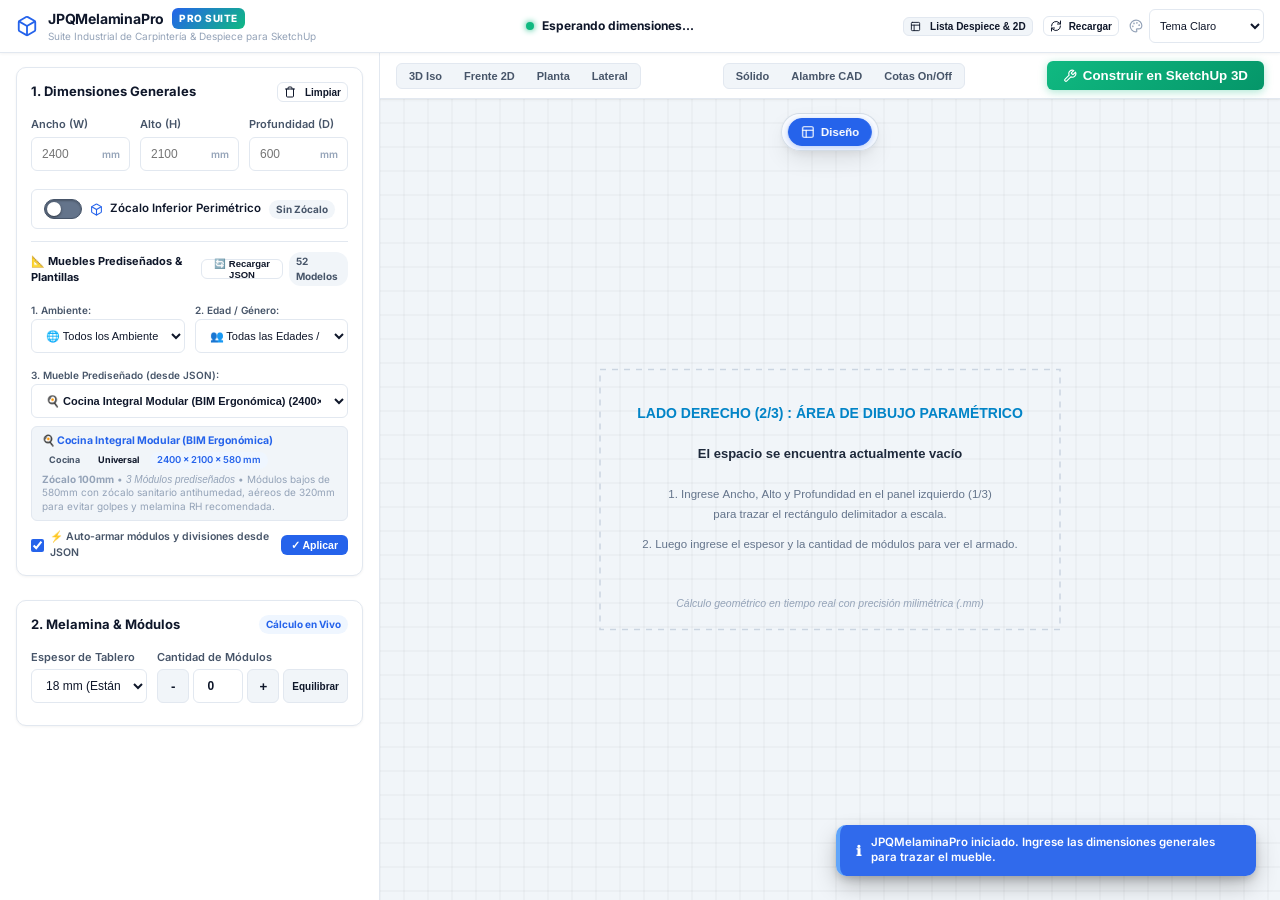
==== commit 961ca4f3: "feat: implementacion de catalogo dinamico de muebles 100% data-driven desde JSON, selectores en casc" ====
--- a/jpq_melamina_pro/web/index.html
+++ b/jpq_melamina_pro/web/index.html
@@ -234,48 +234,57 @@
           </div>
         </div>
 
-        <!-- Selector Desplegable de Plantillas Normalizadas -->
+        <!-- Selector Desplegable Dinámico de Muebles Prediseñados (100% desde JSON) -->
         <div style="margin-top: 12px; border-top: 1px solid var(--border-color); padding-top: 10px;">
           <div style="display: flex; justify-content: space-between; align-items: center; margin-bottom: 8px;">
-            <label style="font-size: 11px; font-weight: 700; color: var(--text-primary); margin-bottom: 0;">📐 Plantillas Normalizadas de Taller</label>
-            <span class="badge badge-normal" id="badgeTotalPlantillas">28 Modelos</span>
-          </div>
-
-          <!-- Cuadrícula de 2 Listas Desplegables en Cascada -->
-          <div class="form-grid-2" style="margin-bottom: 8px;">
+            <label style="font-size: 11px; font-weight: 700; color: var(--text-primary); margin-bottom: 0;">📐 Muebles Prediseñados & Plantillas</label>
+            <div style="display: flex; align-items: center; gap: 6px;">
+              <button type="button" class="btn btn-xs btn-outline" onclick="recargarCatalogoPerfiles()" title="Recargar catálogo dinámico desde perfiles_config.json" style="padding: 1px 6px; font-size: 9.5px; height: 20px;">
+                🔄 Recargar JSON
+              </button>
+              <span class="badge badge-normal" id="badgeTotalPlantillas">0 Modelos</span>
+            </div>
+          </div>
+
+          <!-- Cuadrícula de Desplegables en Cascada (Ambiente y Edad/Género) -->
+          <div class="form-grid-2" style="margin-bottom: 6px;">
             <!-- Desplegable 1: Ambiente / Espacio -->
             <div class="form-group" style="margin-bottom: 0;">
-              <label for="selAmbientePreset" style="font-size: 10.5px; font-weight: 600; color: var(--text-secondary); margin-bottom: 3px;">1. Ambiente:</label>
+              <label for="selAmbientePreset" style="font-size: 10px; font-weight: 600; color: var(--text-secondary); margin-bottom: 3px;">1. Ambiente:</label>
               <select id="selAmbientePreset" onchange="onAmbientePresetChange(this.value)" style="width: 100%; font-size: 11px; font-weight: 500;">
-                <option value="todos" selected>🌐 Todos los Ambientes</option>
-                <option value="cocina">🍳 Cocina</option>
-                <option value="bano">🚿 Baño</option>
-                <option value="sala">📺 Sala & TV</option>
-                <option value="comedor">🍷 Comedor & Bar</option>
-                <option value="dormitorio">🛏️ Dormitorio</option>
-                <option value="biblioteca">📚 Biblioteca & Estudio</option>
-                <option value="oficina">💻 Oficina & Home Office</option>
-                <option value="tienda">🏪 Tienda & Comercio</option>
+                <option value="todos">🌐 Todos los Ambientes</option>
               </select>
             </div>
 
-            <!-- Desplegable 2: Mueble Normalizado -->
+            <!-- Desplegable 2: Edad / Género -->
             <div class="form-group" style="margin-bottom: 0;">
-              <label for="selMueblePreset" style="font-size: 10.5px; font-weight: 600; color: var(--text-secondary); margin-bottom: 3px;">2. Mueble de Taller:</label>
-              <select id="selMueblePreset" onchange="onMueblePresetChange(this.value)" style="width: 100%; font-size: 11px; font-weight: 500;">
-                <!-- Se puebla dinámicamente según el ambiente seleccionado -->
+              <label for="selEdadGeneroPreset" style="font-size: 10px; font-weight: 600; color: var(--text-secondary); margin-bottom: 3px;">2. Edad / Género:</label>
+              <select id="selEdadGeneroPreset" onchange="onEdadGeneroPresetChange(this.value)" style="width: 100%; font-size: 11px; font-weight: 500;">
+                <option value="todos">👥 Todos / Universal</option>
               </select>
             </div>
+          </div>
+
+          <!-- Desplegable 3: Mueble Prediseñado Normalizado -->
+          <div class="form-group" style="margin-bottom: 8px;">
+            <label for="selMueblePreset" style="font-size: 10px; font-weight: 600; color: var(--text-secondary); margin-bottom: 3px;">3. Mueble Prediseñado (desde JSON):</label>
+            <select id="selMueblePreset" onchange="onMueblePresetChange(this.value)" style="width: 100%; font-size: 11px; font-weight: 600;">
+              <!-- Se puebla dinámicamente desde el archivo JSON de configuración -->
+            </select>
           </div>
 
           <!-- Ficha Resumen Rápida de la Plantilla Seleccionada -->
           <div id="cardResumenPreset" style="margin-top: 6px; padding: 7px 10px; background: var(--bg-hover); border-radius: var(--radius-sm); border: 1px solid var(--border-color); font-size: 10.5px; line-height: 1.35;">
-            <div style="display: flex; justify-content: space-between; align-items: center; margin-bottom: 4px;">
-              <span id="lblPresetNombre" style="font-weight: 700; color: var(--primary);">Escritorio Home Office</span>
-              <span id="lblPresetCotas" class="badge badge-info" style="font-size: 9.5px; font-weight: 600;">1200 × 750 × 600 mm</span>
+            <div style="display: flex; justify-content: space-between; align-items: center; margin-bottom: 4px; gap: 4px; flex-wrap: wrap;">
+              <span id="lblPresetNombre" style="font-weight: 700; color: var(--primary);">Cargando catálogo...</span>
+              <div style="display: flex; gap: 4px;">
+                <span id="lblPresetAmbienteBadge" class="badge badge-normal" style="font-size: 9px;">-</span>
+                <span id="lblPresetEdadBadge" class="badge badge-warning" style="font-size: 9px;">-</span>
+                <span id="lblPresetCotas" class="badge badge-info" style="font-size: 9.5px; font-weight: 600;">- × - × - mm</span>
+              </div>
             </div>
             <div id="lblPresetDetalle" style="color: var(--text-muted); font-size: 10px;">
-              H=750mm norma ISO, vano libre para piernas y silla ergonómica.
+              Cargando especificaciones desde el JSON...
             </div>
           </div>
 
@@ -283,7 +292,7 @@
           <div style="margin-top: 8px; display: flex; align-items: center; justify-content: space-between; gap: 8px;">
             <label style="font-size: 10.5px; font-weight: 600; color: var(--text-secondary); cursor: pointer; display: flex; align-items: center; gap: 6px; margin-bottom: 0;">
               <input type="checkbox" id="chkAutoArmarModulos" checked style="cursor: pointer; accent-color: var(--primary);">
-              <span>⚡ Auto-armar módulos y divisiones de taller</span>
+              <span>⚡ Auto-armar módulos y divisiones desde JSON</span>
             </label>
             <button type="button" class="btn btn-xs btn-primary" onclick="ejecutarAplicacionPresetSeleccionado()" style="white-space: nowrap; font-size: 10.5px; padding: 4px 10px;">
               ✓ Aplicar
@@ -1101,9 +1110,10 @@
   </div>
 
   <!-- Scripts del Frontend (con control de versión para invalidar caché en CEF/SketchUp) -->
-  <script src="js/preview_3d.js?v=2.5.1"></script>
-  <script src="js/optimizer_canvas.js?v=2.5.1"></script>
-  <script src="js/app.js?v=2.5.1"></script>
+  <script src="js/perfiles_data.js?v=2.5.2"></script>
+  <script src="js/preview_3d.js?v=2.5.2"></script>
+  <script src="js/optimizer_canvas.js?v=2.5.2"></script>
+  <script src="js/app.js?v=2.5.2"></script>
 
 </body>
 </html>
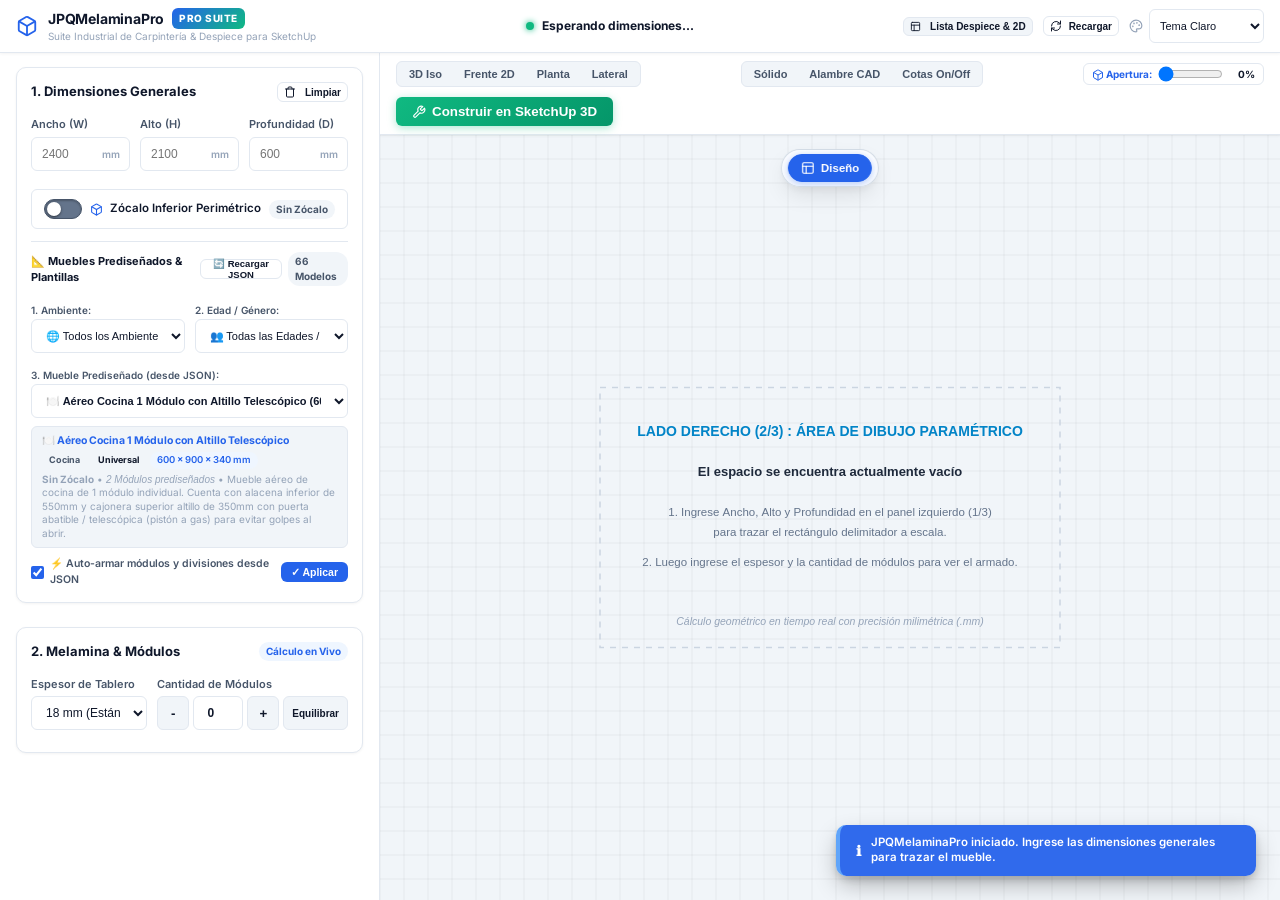
==== commit 7fc5fe4b: "feat(puertas-cajones): soporte puertas superiores piston gas cazoletas Ø35mm tapas externas descuent" ====
--- a/jpq_melamina_pro/web/index.html
+++ b/jpq_melamina_pro/web/index.html
@@ -790,18 +790,18 @@
 
         <!-- SUBTAB 3: EQUIPAMIENTO INTERIOR -->
         <div id="subtab_interior" class="subtab-pane">
+          <!-- 1. EQUIPAMIENTO INTERIOR (VANO Y DIVISIONES) -->
           <div class="form-group" style="margin-bottom: 8px;">
-            <label for="modTipoInterior">Tipo de Equipamiento</label>
+            <label for="modTipoInterior">Tipo de Equipamiento Interior</label>
             <select id="modTipoInterior" onchange="onCambiarTipoInterior(this.value)">
-              <option value="carcasa" selected>Carcasa Abierta (Sin divisiones)</option>
+              <option value="carcasa" selected>Carcasa Abierta (Vano Libre)</option>
               <option value="repisas">Parantes y Repisas</option>
-              <option value="cajonera">Cajonera (Correderas 26mm)</option>
-              <option value="puertas">Puertas Batientes</option>
+              <option value="cajonera">Cajonera con Correderas</option>
             </select>
           </div>
 
           <!-- Parantes y Repisas por Espacio -->
-          <div id="grpDetalleRepisas" style="display: none; border: 1px solid var(--border-color); border-radius: var(--radius-sm); padding: 10px; background: var(--bg-surface);">
+          <div id="grpDetalleRepisas" style="display: none; border: 1px solid var(--border-color); border-radius: var(--radius-sm); padding: 10px; background: var(--bg-surface); margin-bottom: 8px;">
             <!-- Parantes -->
             <div style="display: flex; align-items: center; justify-content: space-between; margin-bottom: 6px;">
               <span style="font-weight: 700; font-size: 11px; color: var(--primary);">Parantes (Divisiones)</span>
@@ -850,16 +850,142 @@
             <div id="listaEspaciosRepisasModulo" style="display: flex; flex-direction: column; gap: 6px;"></div>
           </div>
 
-          <!-- Cajonera -->
-          <div id="grpDetalleCajonera" class="form-group" style="display: none; margin-top: 6px;">
-            <label for="modCantCajones">Cantidad de Cajones</label>
-            <input type="number" id="modCantCajones" value="3" min="2" max="5" oninput="onEditarCantCajones(this.value)">
-          </div>
-
-          <!-- Descuento Profundidad -->
-          <div id="badgeDescuentoProfundidad" style="font-size: 10px; color: var(--primary); background: rgba(59, 130, 246, 0.08); border-left: 3px solid var(--primary); padding: 5px 8px; border-radius: var(--radius-sm); margin-top: 8px; line-height: 1.35;">
-            ★ <strong>Descuento de Profundidad Útil:</strong>
-            <div id="lblDescuentoProfDetalle" style="margin-top: 2px;">Calculando...</div>
+          <!-- Cajonera Paramétrica Completa -->
+          <div id="grpDetalleCajonera" style="display: none; border: 1px solid var(--border-color); border-radius: var(--radius-sm); padding: 10px; background: var(--bg-surface); margin-bottom: 8px;">
+            <div style="display: flex; align-items: center; justify-content: space-between; margin-bottom: 8px;">
+              <span style="font-weight: 700; font-size: 11px; color: var(--primary);">
+                <svg class="svg-icon" style="width: 13px; height: 13px; vertical-align: middle;"><use href="#icon-cubo"></use></svg>
+                Configuración de Cajonera
+              </span>
+              <span id="badgeInfoCajonera" class="cota-badge">3 Cajones</span>
+            </div>
+
+            <div class="form-grid-2" style="margin-bottom: 6px;">
+              <div class="form-group">
+                <label for="modCantCajones">Cant. Cajones</label>
+                <input type="number" id="modCantCajones" value="3" min="2" max="6" step="1" oninput="onEditarCantCajones(this.value)">
+              </div>
+              <div class="form-group">
+                <label for="modCajonesMontaje">Montaje de Tapa</label>
+                <select id="modCajonesMontaje" onchange="onCambiarMontajeCajones(this.value)">
+                  <option value="exterior" selected>Tapa Externa (Sobrepuesta - Resta prof.)</option>
+                  <option value="interior">Tapa Interna (Embutida)</option>
+                </select>
+              </div>
+            </div>
+
+            <div class="form-grid-2" style="margin-bottom: 6px;">
+              <div class="form-group">
+                <label for="modCajonesTipoCorredera">Tipo de Corredera</label>
+                <select id="modCajonesTipoCorredera" onchange="onCambiarTipoCorrederaCajones(this.value)">
+                  <option value="telescopica" selected>Telescópica Pesada 26mm (13mm/lado)</option>
+                  <option value="oculta">Oculta Undermount / Blum (21mm)</option>
+                  <option value="metalica">Laterales Slim Box (37.5mm)</option>
+                </select>
+              </div>
+              <div class="form-group">
+                <label for="modCajonesPosicionCorredera">Posición de Corredera</label>
+                <select id="modCajonesPosicionCorredera" onchange="onCambiarPosicionCorrederaCajones(this.value)">
+                  <option value="baja" selected>Al ras inferior (Estándar)</option>
+                  <option value="central">Al centro de altura</option>
+                  <option value="al_tercio">A un tercio (1/3 H)</option>
+                </select>
+              </div>
+            </div>
+
+            <div class="form-group" style="margin-bottom: 6px;">
+              <label for="modCajonesLargoCorredera">Largo Nominal de Corredera</label>
+              <select id="modCajonesLargoCorredera" onchange="onCambiarLargoCorrederaCajones(this.value)">
+                <option value="auto" selected>Automático (según prof. útil)</option>
+                <option value="250">250 mm</option>
+                <option value="300">300 mm</option>
+                <option value="350">350 mm</option>
+                <option value="400">400 mm</option>
+                <option value="450">450 mm</option>
+                <option value="500">500 mm</option>
+                <option value="550">550 mm</option>
+                <option value="600">600 mm</option>
+              </select>
+            </div>
+
+            <div id="lblDetalleConstruccionCajon" style="font-size: 9.5px; color: var(--text-muted); line-height: 1.35; padding: 4px 6px; background: rgba(0,0,0,0.03); border-radius: var(--radius-sm);">
+              ★ Gaveta: Laterales + Contrafrente + Trasera melamina, fondo MDF 3mm ranurado a 12mm de la base.
+            </div>
+          </div>
+
+          <!-- 2. PUERTAS FRONTALES (INDEPENDIENTE DEL INTERIOR) -->
+          <div class="p-switch-card">
+            <div class="p-switch-header">
+              <label class="switch-container">
+                <input type="checkbox" id="modTienePuertas" class="switch-input" onchange="onTogglePuertasModulo(this.checked)">
+                <span class="switch-slider"></span>
+                <span class="p-switch-title">
+                  <svg class="svg-icon" style="width: 13px; height: 13px;"><use href="#icon-cubo"></use></svg>
+                  Puertas Frontales
+                </span>
+              </label>
+              <span id="badgeInfoPuertas" class="cota-badge">Sin Puertas</span>
+            </div>
+
+            <div id="grpDetallePuertas" style="display: none; margin-top: 8px; padding-top: 8px; border-top: 1px solid var(--border-color);">
+              <div class="form-grid-2" style="margin-bottom: 6px;">
+                <div class="form-group">
+                  <label for="modPuertasMontaje">Montaje de Puerta</label>
+                  <select id="modPuertasMontaje" onchange="onCambiarMontajePuertas(this.value)">
+                    <option value="exterior" selected>Exterior (Sobrepuesta - Bisagra Recta 0mm)</option>
+                    <option value="medio">Medio (Semi-sobrepuesta - Bisagra Codo 9mm)</option>
+                    <option value="interior">Interior (Embutida - Bisagra Codo 18mm)</option>
+                  </select>
+                </div>
+                <div class="form-group">
+                  <label for="modPuertasPosicionBisagra">Posición Bisagras / Apertura</label>
+                  <select id="modPuertasPosicionBisagra" onchange="onCambiarPosicionBisagrasPuertas(this.value)">
+                    <option value="doble">2 Hojas (Batiente Doble Izq + Der)</option>
+                    <option value="izquierda">1 Hoja (Bisagras al Lateral Izquierdo)</option>
+                    <option value="derecha" selected>1 Hoja (Bisagras al Lateral Derecho)</option>
+                    <option value="superior">Superior (Pistón a Gas Elevable)</option>
+                    <option value="inferior">Inferior (Pistón Gas Inverso / Abatible)</option>
+                    <option value="corrediza">Puerta Corrediza Frontal</option>
+                  </select>
+                </div>
+              </div>
+
+              <div class="form-grid-2" style="margin-bottom: 6px;">
+                <div class="form-group">
+                  <label for="modPuertasCantBisagras">Cant. Bisagras por Hoja</label>
+                  <select id="modPuertasCantBisagras" onchange="onCambiarCantBisagrasPuertas(this.value)">
+                    <option value="auto" selected>Auto (según norma de altura/ancho)</option>
+                    <option value="2">2 Bisagras</option>
+                    <option value="3">3 Bisagras</option>
+                    <option value="4">4 Bisagras</option>
+                    <option value="5">5 Bisagras</option>
+                  </select>
+                </div>
+                <div class="form-group">
+                  <label for="modPuertasListonTope">Listón de Tope Interior</label>
+                  <select id="modPuertasListonTope" onchange="onCambiarListonTopePuertas(this.value)">
+                    <option value="ninguno" selected>Ninguno</option>
+                    <option value="superior">Superior (Melamina 40mm)</option>
+                    <option value="inferior">Inferior (Melamina 40mm)</option>
+                    <option value="ambos">Ambos (Superior e Inferior)</option>
+                  </select>
+                </div>
+              </div>
+
+              <!-- Badge Técnico de Perforación de Cazoleta -->
+              <div id="badgeDetalleCazoleta" style="font-size: 9.5px; color: var(--accent); background: rgba(14, 165, 233, 0.08); border-left: 3px solid var(--accent); padding: 5px 8px; border-radius: var(--radius-sm); margin-top: 6px; line-height: 1.4;">
+                <span style="font-weight: 700;">★ Perforación de Cazoleta Estándar:</span>
+                <div id="lblInfoCazoletaDetalle" style="margin-top: 2px;">
+                  Perforación circular Ø35 mm x 11.5 mm prof. | Margen al borde K = 4.5 mm (centro a 22 mm) | Extremos a 100 mm.
+                </div>
+              </div>
+            </div>
+          </div>
+
+          <!-- 3. REGLA TÉCNICA DE DESCUENTO DE PROFUNDIDAD -->
+          <div id="badgeDescuentoProfundidad" style="font-size: 10px; color: var(--primary); background: rgba(59, 130, 246, 0.08); border-left: 3px solid var(--primary); padding: 6px 10px; border-radius: var(--radius-sm); margin-top: 10px; line-height: 1.4;">
+            ★ <strong>Regla Técnica de Profundidad Carcasa:</strong>
+            <div id="lblDescuentoProfDetalle" style="margin-top: 3px;">Calculando...</div>
           </div>
         </div>
 
@@ -943,6 +1069,16 @@
           <button type="button" class="btn btn-xs" onclick="Preview3D.toggleCotas()">Cotas On/Off</button>
         </div>
 
+        <!-- Simulación Cinemática de Apertura de Puertas y Cajones -->
+        <div class="viewport-toolbar-group" style="display: flex; align-items: center; gap: 6px; background: var(--bg-surface); padding: 2px 8px; border-radius: var(--radius-sm); border: 1px solid var(--border-color);" title="Arrastrar para ver la construcción interior de cajones y puertas abiertas">
+          <span style="font-size: 10px; font-weight: 700; color: var(--primary); white-space: nowrap;">
+            <svg class="svg-icon" style="width: 12px; height: 12px; vertical-align: middle;"><use href="#icon-cubo"></use></svg>
+            Apertura:
+          </span>
+          <input type="range" id="rngAperturaAnim" min="0" max="100" value="0" step="5" style="width: 65px; height: 16px; cursor: pointer;" oninput="onCambiarAperturaAnim(this.value)">
+          <span id="lblAperturaAnim" style="font-size: 10px; font-weight: 700; min-width: 26px; text-align: right;">0%</span>
+        </div>
+
         <!-- Botón Principal Destacado: Construir en SketchUp 3D -->
         <div class="viewport-toolbar-group">
           <button type="button" class="btn-build-sketchup" onclick="construirEnSketchup()">
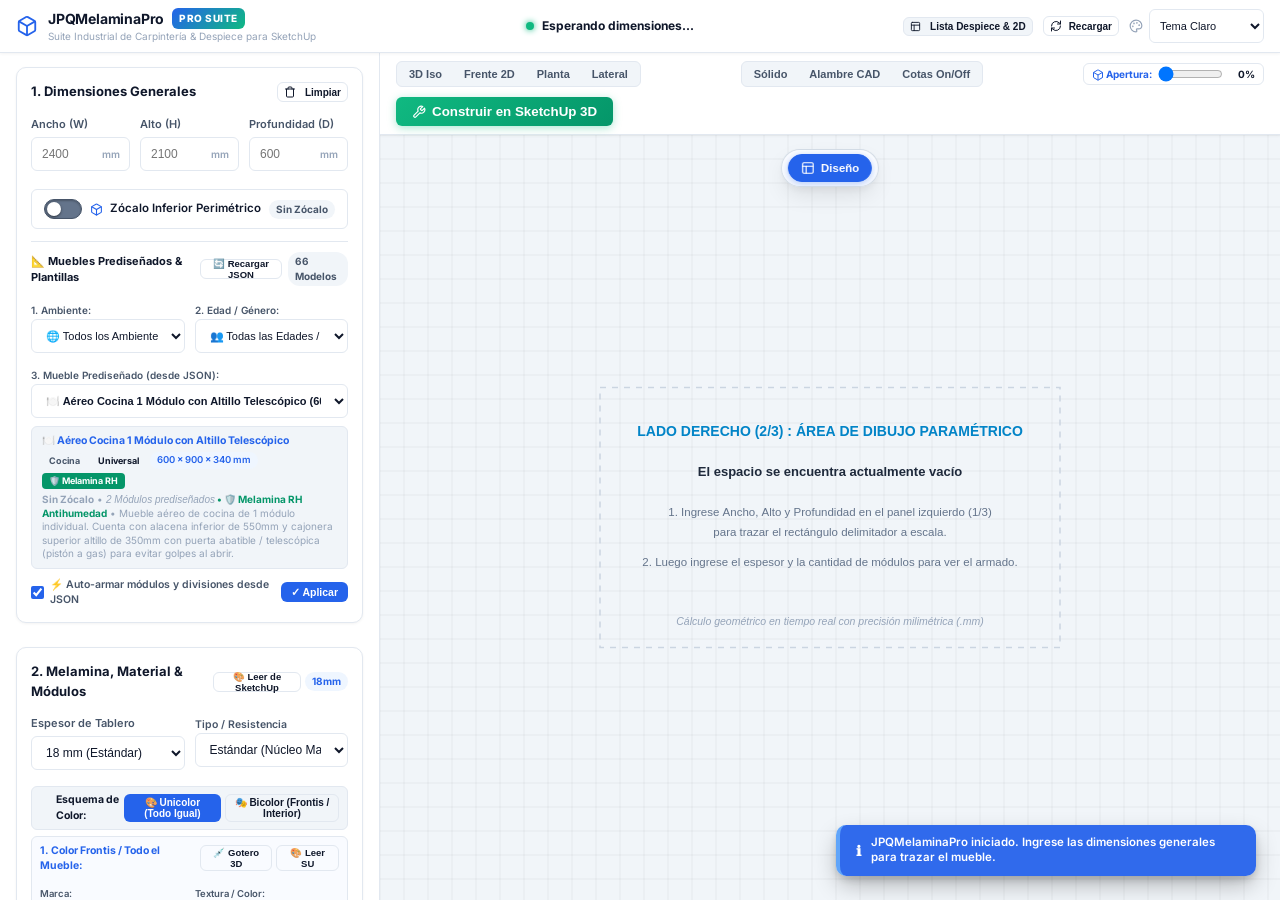
==== commit 394cbaa1: "feat(materiales-texturas): integracion de 443 texturas reales de 8 marcas, esquemas unicolor/bicolor" ====
--- a/jpq_melamina_pro/web/index.html
+++ b/jpq_melamina_pro/web/index.html
@@ -277,10 +277,11 @@
           <div id="cardResumenPreset" style="margin-top: 6px; padding: 7px 10px; background: var(--bg-hover); border-radius: var(--radius-sm); border: 1px solid var(--border-color); font-size: 10.5px; line-height: 1.35;">
             <div style="display: flex; justify-content: space-between; align-items: center; margin-bottom: 4px; gap: 4px; flex-wrap: wrap;">
               <span id="lblPresetNombre" style="font-weight: 700; color: var(--primary);">Cargando catálogo...</span>
-              <div style="display: flex; gap: 4px;">
+              <div style="display: flex; gap: 4px; align-items: center; flex-wrap: wrap;">
                 <span id="lblPresetAmbienteBadge" class="badge badge-normal" style="font-size: 9px;">-</span>
                 <span id="lblPresetEdadBadge" class="badge badge-warning" style="font-size: 9px;">-</span>
                 <span id="lblPresetCotas" class="badge badge-info" style="font-size: 9.5px; font-weight: 600;">- × - × - mm</span>
+                <span id="lblPresetRhBadge" class="badge badge-success" style="display: none; background: #059669; color: white; font-size: 9px; font-weight: 700; padding: 2px 7px; border-radius: 4px;">🛡️ Melamina RH</span>
               </div>
             </div>
             <div id="lblPresetDetalle" style="color: var(--text-muted); font-size: 10px;">
@@ -304,18 +305,187 @@
       <!-- TARJETA 2: MELAMINA & CANTIDAD DE MÓDULOS -->
       <div class="card" id="cardMelaminaModulos">
         <div class="card-header-row">
-          <h3 class="card-title">2. Melamina & Módulos</h3>
-          <span class="badge badge-info">Cálculo en Vivo</span>
-        </div>
-
+          <h3 class="card-title">2. Melamina, Material & Módulos</h3>
+          <div style="display: flex; align-items: center; gap: 4px;">
+            <button type="button" class="btn btn-xs btn-outline" onclick="extraerMaterialesDeSketchUp()" title="Extraer materiales y texturas activas desde SketchUp" style="padding: 1px 6px; font-size: 9.5px; height: 20px;">
+              🎨 Leer de SketchUp
+            </button>
+            <span class="badge badge-info" id="badgeMelaminaActivaInfo">18mm</span>
+          </div>
+        </div>
+
+        <!-- 1. Espesor y Resistencia (Normal vs RH) -->
         <div class="form-grid-2">
           <div class="form-group">
             <label for="dimEspesorMelamina">Espesor de Tablero</label>
-            <select id="dimEspesorMelamina" onchange="onEspesorMelaminaChange()">
+            <select id="dimEspesorMelamina" onchange="onEspesorMelaminaChange(this.value)">
               <option value="18" selected>18 mm (Estándar)</option>
               <option value="15">15 mm (Económico)</option>
               <option value="36">36 mm (Doble)</option>
             </select>
+          </div>
+
+          <div class="form-group">
+            <div style="display: flex; justify-content: space-between; align-items: center; margin-bottom: 2px;">
+              <label for="selectResistenciaMelamina" style="font-size: 10.5px; margin-bottom: 0;">Tipo / Resistencia</label>
+              <span id="badgeIndicadorRH" class="badge" style="display: none; background: #059669; color: white; font-size: 8.5px; font-weight: 700; padding: 1px 5px; border-radius: 3px;">
+                🛡️ RH ACTIVO
+              </span>
+            </div>
+            <select id="selectResistenciaMelamina" onchange="onResistenciaMelaminaChange(this.value)">
+              <option value="Normal">Estándar (Núcleo Madera)</option>
+              <option value="RH">🛡️ Melamina RH (Hidrófuga)</option>
+            </select>
+          </div>
+        </div>
+
+        <!-- Selector de Esquema de Color: Unicolor vs Bicolor -->
+        <div style="margin-top: 8px; margin-bottom: 6px; padding: 5px 8px; background: var(--bg-hover); border-radius: var(--radius-sm); border: 1px solid var(--border-color); display: flex; align-items: center; justify-content: space-between;">
+          <span style="font-size: 10.5px; font-weight: 700; color: var(--text-primary); display: flex; align-items: center; gap: 4px;">
+            <svg class="svg-icon" style="width: 12px; height: 12px;"><use href="#icon-paleta"></use></svg>
+            <span>Esquema de Color:</span>
+          </span>
+          <div style="display: flex; gap: 4px;">
+            <button type="button" class="btn btn-xs btn-primary" id="btnEsquemaUnicolor" onclick="cambiarEsquemaColor('unicolor')" style="padding: 2px 8px; font-size: 10px; font-weight: 700;">
+              🎨 Unicolor (Todo Igual)
+            </button>
+            <button type="button" class="btn btn-xs btn-outline" id="btnEsquemaBicolor" onclick="cambiarEsquemaColor('bicolor')" style="padding: 2px 8px; font-size: 10px; font-weight: 700;">
+              🎭 Bicolor (Frontis / Interior)
+            </button>
+          </div>
+        </div>
+
+        <!-- 2A. Textura / Color Frontis Exterior (o Todo el Mueble) -->
+        <div id="seccionColorExterior" style="margin-top: 6px; padding: 6px 8px; border-radius: var(--radius-sm); border: 1px solid var(--border-color); background: rgba(59, 130, 246, 0.03);">
+          <div style="display: flex; justify-content: space-between; align-items: center; margin-bottom: 4px;">
+            <span id="lblTituloColorExt" style="font-size: 10.5px; font-weight: 700; color: var(--primary);">
+              1. Color Frontis / Todo el Mueble:
+            </span>
+            <div style="display: flex; gap: 4px;">
+              <button type="button" class="btn btn-xs btn-outline" onclick="capturarMaterialCuentagotas('exterior')" title="Gotero 3D: Tomar de cara seleccionada en SketchUp" style="padding: 1px 6px; font-size: 9.5px;">
+                💉 Gotero 3D
+              </button>
+              <button type="button" class="btn btn-xs btn-outline" onclick="extraerMaterialesDeSketchUp()" title="Leer bandeja de materiales de SketchUp" style="padding: 1px 6px; font-size: 9.5px;">
+                🎨 Leer SU
+              </button>
+            </div>
+          </div>
+          <div class="form-grid-2">
+            <div class="form-group" style="margin-bottom: 0;">
+              <label for="selectMarcaMelamina" style="font-size: 9.5px; margin-bottom: 2px;">Marca:</label>
+              <select id="selectMarcaMelamina" onchange="onMarcaMelaminaChange(this.value)" style="width: 100%; font-size: 11px;">
+                <option value="todas">🌐 Todas las Marcas (443 Texturas)</option>
+                <option value="PELIKANO" selected>Pelikano (Novopan) [78]</option>
+                <option value="VESTO">Vesto (Arauco) [68]</option>
+                <option value="MASISA">Masisa [78]</option>
+                <option value="DURAPLAC">Duraplac [29]</option>
+                <option value="FABLAC">Fablac [56]</option>
+                <option value="FIBRAPLAC">Fibraplac [17]</option>
+                <option value="GUARARAPES">Guararapes [63]</option>
+                <option value="TABLEROS HISPANOS">Tableros Hispanos [54]</option>
+                <option value="Universal">Universal / Comercial</option>
+                <option value="Bandeja SketchUp">🎨 Bandeja SketchUp</option>
+              </select>
+            </div>
+            <div class="form-group" style="margin-bottom: 0;">
+              <label for="selectMaterialTextura" style="font-size: 9.5px; margin-bottom: 2px;">Textura / Color:</label>
+              <select id="selectMaterialTextura" onchange="onMaterialTexturaChange(this.value)" style="width: 100%; font-size: 11px; font-weight: 600;">
+                <!-- Dinámico -->
+              </select>
+            </div>
+          </div>
+          <div id="previewMuestraMaterial" style="margin-top: 5px; padding: 4px 8px; background: var(--bg-hover); border-radius: var(--radius-sm); border: 1px solid var(--border-color); display: flex; align-items: center; justify-content: space-between; font-size: 10px;">
+            <div style="display: flex; align-items: center; gap: 8px;">
+              <div id="swatchColorMaterial" style="width: 18px; height: 18px; border-radius: 3px; border: 1px solid rgba(0,0,0,0.25); background: #F5F6F8;"></div>
+              <div>
+                <strong id="lblNombreMaterialActivo" style="color: var(--text-primary); font-size: 10.5px;">Pelikano Blanco Nieve 18mm</strong>
+                <span id="lblDetalleMaterialActivo" style="font-size: 9px; color: var(--text-muted); margin-left: 6px;">Pelikano • Unicolores</span>
+              </div>
+            </div>
+          </div>
+        </div>
+
+        <!-- 2B. Textura / Color Piezas Interiores (Estructura, Carcasa, Repisas) -->
+        <div id="seccionColorInterior" style="margin-top: 6px; padding: 6px 8px; border-radius: var(--radius-sm); border: 1px solid var(--border-color); background: rgba(16, 185, 129, 0.03); display: none;">
+          <div style="display: flex; justify-content: space-between; align-items: center; margin-bottom: 4px;">
+            <span style="font-size: 10.5px; font-weight: 700; color: #059669;">
+              2. Color Piezas Interiores (Carcasa & Repisas):
+            </span>
+            <div style="display: flex; gap: 4px;">
+              <button type="button" class="btn btn-xs btn-outline" onclick="capturarMaterialCuentagotas('interior')" title="Gotero 3D: Tomar cara para piezas interiores" style="padding: 1px 6px; font-size: 9.5px;">
+                💉 Gotero 3D
+              </button>
+              <button type="button" class="btn btn-xs btn-outline" onclick="copiarColorExteriorAInterior()" title="Igualar al color exterior" style="padding: 1px 6px; font-size: 9.5px;">
+                ↩ Copiar Exterior
+              </button>
+            </div>
+          </div>
+          <div class="form-grid-2">
+            <div class="form-group" style="margin-bottom: 0;">
+              <label for="selectMarcaInterior" style="font-size: 9.5px; margin-bottom: 2px;">Marca Interior:</label>
+              <select id="selectMarcaInterior" onchange="onMarcaInteriorChange(this.value)" style="width: 100%; font-size: 11px;">
+                <option value="todas">🌐 Todas las Marcas (443 Texturas)</option>
+                <option value="PELIKANO" selected>Pelikano (Novopan) [78]</option>
+                <option value="VESTO">Vesto (Arauco) [68]</option>
+                <option value="MASISA">Masisa [78]</option>
+                <option value="DURAPLAC">Duraplac [29]</option>
+                <option value="FABLAC">Fablac [56]</option>
+                <option value="FIBRAPLAC">Fibraplac [17]</option>
+                <option value="GUARARAPES">Guararapes [63]</option>
+                <option value="TABLEROS HISPANOS">Tableros Hispanos [54]</option>
+                <option value="Universal">Universal / Comercial</option>
+                <option value="Bandeja SketchUp">🎨 Bandeja SketchUp</option>
+              </select>
+            </div>
+            <div class="form-group" style="margin-bottom: 0;">
+              <label for="selectMaterialInterior" style="font-size: 9.5px; margin-bottom: 2px;">Textura Interior:</label>
+              <select id="selectMaterialInterior" onchange="onMaterialInteriorChange(this.value)" style="width: 100%; font-size: 11px; font-weight: 600;">
+                <!-- Dinámico -->
+              </select>
+            </div>
+          </div>
+          <div id="previewMuestraInterior" style="margin-top: 5px; padding: 4px 8px; background: var(--bg-hover); border-radius: var(--radius-sm); border: 1px solid var(--border-color); display: flex; align-items: center; justify-content: space-between; font-size: 10px;">
+            <div style="display: flex; align-items: center; gap: 8px;">
+              <div id="swatchColorInterior" style="width: 18px; height: 18px; border-radius: 3px; border: 1px solid rgba(0,0,0,0.25); background: #F5F6F8;"></div>
+              <div>
+                <strong id="lblNombreMaterialInterior" style="color: var(--text-primary); font-size: 10.5px;">Pelikano Blanco Nieve 18mm</strong>
+                <span id="lblDetalleMaterialInterior" style="font-size: 9px; color: var(--text-muted); margin-left: 6px;">Pelikano • Carcasa</span>
+              </div>
+            </div>
+          </div>
+        </div>
+
+        <!-- 2C. Color de Fondo MDF 3mm (Posterior y Fondos de Cajón) -->
+        <div id="seccionColorMdf" style="margin-top: 6px; padding: 5px 8px; border-radius: var(--radius-sm); border: 1px solid var(--border-color); background: var(--bg-hover); display: flex; align-items: center; justify-content: space-between;">
+          <div style="display: flex; align-items: center; gap: 6px;">
+            <div id="swatchColorMdf" style="width: 16px; height: 16px; border-radius: 3px; border: 1px solid rgba(0,0,0,0.25); background: #F8F9FA;"></div>
+            <label for="selectColorMdf" style="font-size: 10px; font-weight: 700; margin-bottom: 0; color: var(--text-primary);">
+              Color Fondo MDF 3mm:
+            </label>
+          </div>
+          <select id="selectColorMdf" onchange="onColorMdfChange(this.value)" style="font-size: 10px; padding: 2px 6px; width: 175px;">
+            <option value="MDF Fondo Blanco 3mm" selected>⚪ MDF Blanco (#F8F9FA)</option>
+            <option value="MDF Fondo Negro 3mm">⚫ MDF Negro (#1A1A1A)</option>
+            <option value="MDF Fondo Grafito 3mm">🔘 MDF Grafito (#374151)</option>
+            <option value="MDF Fondo Roble 3mm">🪵 MDF Roble (#A07855)</option>
+            <option value="MDF Fondo Haya 3mm">🌾 MDF Haya (#DEB887)</option>
+            <option value="MDF Fondo Crudo 3mm">📦 MDF Crudo / Natural</option>
+          </select>
+        </div>
+
+        <!-- 3. Luz entre Frentes y Cantidad de Módulos -->
+        <div class="form-grid-2" style="margin-top: 8px;">
+          <div class="form-group">
+            <div style="display: flex; justify-content: space-between; align-items: center; margin-bottom: 2px;">
+              <label for="dimLuzFrentes" style="font-size: 10.5px; margin-bottom: 0;">Luz Puertas & Cajones</label>
+              <span id="badgeLuzFrentes" class="badge badge-info" style="font-size: 8.5px; font-weight: 700; padding: 1px 5px; border-radius: 3px;">
+                3.0 mm (Estándar)
+              </span>
+            </div>
+            <div class="input-with-unit">
+              <input type="number" id="dimLuzFrentes" min="1" max="10" step="0.5" value="3" oninput="onLuzFrentesChange(this.value)" placeholder="3">
+              <span class="input-unit-tag">mm</span>
+            </div>
           </div>
 
           <div class="form-group">
@@ -795,6 +965,7 @@
             <label for="modTipoInterior">Tipo de Equipamiento Interior</label>
             <select id="modTipoInterior" onchange="onCambiarTipoInterior(this.value)">
               <option value="carcasa" selected>Carcasa Abierta (Vano Libre)</option>
+              <option value="puertas">Puertas Frontales (Vano con Puerta)</option>
               <option value="repisas">Parantes y Repisas</option>
               <option value="cajonera">Cajonera con Correderas</option>
             </select>
@@ -924,7 +1095,12 @@
                   Puertas Frontales
                 </span>
               </label>
-              <span id="badgeInfoPuertas" class="cota-badge">Sin Puertas</span>
+              <div style="display: flex; align-items: center; gap: 6px;">
+                <button type="button" class="btn btn-xs btn-outline" id="btnConfigurarPuerta" onclick="abrirModalConfigPuerta()" title="Configurar tipo de puerta, bisagras y hojas" style="padding: 2px 8px; font-size: 10px; display: none;">
+                  ⚙️ Configurar
+                </button>
+                <span id="badgeInfoPuertas" class="cota-badge">Sin Puertas</span>
+              </div>
             </div>
 
             <div id="grpDetallePuertas" style="display: none; margin-top: 8px; padding-top: 8px; border-top: 1px solid var(--border-color);">
@@ -1119,13 +1295,22 @@
         <button type="button" class="p-dialog-close" onclick="cerrarModalDespiece()">&times;</button>
       </div>
       <div class="p-dialog-content">
-        <div style="display: flex; justify-content: space-between; align-items: center; margin-bottom: 12px;">
-          <p style="font-size: 11.5px; color: var(--text-secondary);">
-            Descuento milimétrico de cantos para corte neto, identificación de ranuras (4x8mm a 18mm) y compatibilidad con Pelíkano, Masisa, Sodimac y Promart.
+        <div style="display: flex; justify-content: space-between; align-items: center; margin-bottom: 8px; flex-wrap: wrap; gap: 8px;">
+          <p style="font-size: 11.5px; color: var(--text-secondary); margin: 0;">
+            Descuento milimétrico de cantos para corte neto (seccionadora), cazoletas Ø35mm y ranuras normalizadas.
           </p>
           <div style="display: flex; gap: 6px;">
             <button type="button" class="btn btn-xs btn-secondary" onclick="solicitarDespiece()"><svg class="svg-icon"><use href="#icon-refresh"></use></svg> Actualizar</button>
           </div>
+        </div>
+
+        <!-- Ficha Resumen de Tapacantos y Melamina RH -->
+        <div id="resumenTapacantosYMaterial" style="display: flex; gap: 8px; flex-wrap: wrap; margin-bottom: 12px; padding: 8px 12px; background: var(--bg-hover); border-radius: var(--radius-sm); border: 1px solid var(--border-color); font-size: 11px; align-items: center;">
+          <span style="font-weight: 700; color: var(--text-primary);">Resumen Técnico:</span>
+          <span id="badgeDespieceRH" class="badge badge-normal" style="font-size: 9.5px; font-weight: 700;">Tablero Estándar</span>
+          <span id="badgeMetrosGrueso" class="badge badge-warning" style="font-size: 9.5px; font-weight: 700;">Canto Grueso 2mm: 0.0 m</span>
+          <span id="badgeMetrosDelgado" class="badge badge-info" style="font-size: 9.5px; font-weight: 700;">Canto Delgado 0.5mm: 0.0 m</span>
+          <span id="badgeTotalPiezas" class="badge badge-secondary" style="font-size: 9.5px;">0 piezas</span>
         </div>
 
         <div style="overflow-x: auto;">
@@ -1141,12 +1326,13 @@
                 <th>Medida Neta (Corte)</th>
                 <th>Espesor</th>
                 <th>Cantos (L1/L2/A1/A2)</th>
+                <th>Color Tapacanto</th>
                 <th>Ranura</th>
               </tr>
             </thead>
             <tbody id="tablaDespieceBody">
               <tr>
-                <td colspan="10" style="text-align: center; padding: 20px;">Cargando lista de despiece...</td>
+                <td colspan="11" style="text-align: center; padding: 20px;">Cargando lista de despiece...</td>
               </tr>
             </tbody>
           </table>
@@ -1243,9 +1429,121 @@
         </div>
       </div>
     </div>
+  <!-- =========================================================================
+       MODAL DE CONFIGURACIÓN DE PUERTAS FRONTALES (PRIMENG DIALOG)
+       ========================================================================= -->
+  <div id="modalConfigPuerta" class="p-dialog-overlay" style="z-index: 1060; display: none;">
+    <div class="p-dialog-window" style="max-width: 530px;">
+      <div class="p-dialog-header">
+        <div class="p-dialog-title" style="display: flex; align-items: center; gap: 8px;">
+          <svg class="svg-icon" style="width: 16px; height: 16px; color: var(--primary);"><use href="#icon-cubo"></use></svg>
+          <span>Configuración de Puerta Frontal</span>
+        </div>
+        <button type="button" class="p-dialog-close" onclick="cerrarModalConfigPuerta()">&times;</button>
+      </div>
+      <div class="p-dialog-content" style="padding: 16px 20px;">
+        
+        <p style="font-size: 11.5px; color: var(--text-secondary); margin-bottom: 12px;">
+          Selecciona el tipo de montaje, posición de bisagras y cantidad de herrajes para este módulo.
+        </p>
+
+        <!-- 1. Tipo de Puerta / Montaje -->
+        <div class="form-group mb-3">
+          <label style="font-size: 11.5px; font-weight: 700; margin-bottom: 6px; display: block;">
+            1. Tipo de Montaje sobre la Carcasa:
+          </label>
+          <div style="display: grid; grid-template-columns: 1fr 1fr 1fr; gap: 8px;">
+            <button type="button" class="btn btn-outline" id="btnMontajeExterior" onclick="seleccionarMontajePuertaModal('exterior')" style="display: flex; flex-direction: column; align-items: center; padding: 10px 6px; gap: 4px; border-radius: var(--radius-sm); border: 2px solid var(--primary); background: rgba(59, 130, 246, 0.12); cursor: pointer;">
+              <span style="font-size: 11px; font-weight: 700;">Exterior (Sobrepuesta)</span>
+              <span style="font-size: 9px; color: var(--text-secondary); text-align: center;">Bisagra Recta 0mm (Parche completo)</span>
+            </button>
+            <button type="button" class="btn btn-outline" id="btnMontajeMedio" onclick="seleccionarMontajePuertaModal('medio')" style="display: flex; flex-direction: column; align-items: center; padding: 10px 6px; gap: 4px; border-radius: var(--radius-sm); border: 1px solid var(--border-color); background: transparent; cursor: pointer;">
+              <span style="font-size: 11px; font-weight: 700;">Semi (Semiparche)</span>
+              <span style="font-size: 9px; color: var(--text-secondary); text-align: center;">Bisagra Codo 9mm (Comparte lateral)</span>
+            </button>
+            <button type="button" class="btn btn-outline" id="btnMontajeInterior" onclick="seleccionarMontajePuertaModal('interior')" style="display: flex; flex-direction: column; align-items: center; padding: 10px 6px; gap: 4px; border-radius: var(--radius-sm); border: 1px solid var(--border-color); background: transparent; cursor: pointer;">
+              <span style="font-size: 11px; font-weight: 700;">Interior (Embutida)</span>
+              <span style="font-size: 9px; color: var(--text-secondary); text-align: center;">Bisagra Codo 18mm (Al ras interior)</span>
+            </button>
+          </div>
+        </div>
+
+        <!-- 2. Posición de Bisagra y Hojas -->
+        <div class="form-group mb-3">
+          <label style="font-size: 11.5px; font-weight: 700; margin-bottom: 6px; display: block;">
+            2. Posición de Bisagras / Cantidad de Hojas:
+          </label>
+          <div style="display: grid; grid-template-columns: 1fr 1fr; gap: 8px;">
+            <button type="button" class="btn btn-outline" id="btnPosDerecha" onclick="seleccionarPosicionBisagraModal('derecha')" style="display: flex; align-items: center; gap: 8px; padding: 8px 10px; border-radius: var(--radius-sm); border: 2px solid var(--primary); background: rgba(59, 130, 246, 0.12); cursor: pointer;">
+              <span style="font-size: 16px;">👉</span>
+              <div style="text-align: left;">
+                <div style="font-size: 11px; font-weight: 700;">1 Hoja - Derecha</div>
+                <div style="font-size: 9px; color: var(--text-secondary);">Bisagras al lateral derecho</div>
+              </div>
+            </button>
+            <button type="button" class="btn btn-outline" id="btnPosIzquierda" onclick="seleccionarPosicionBisagraModal('izquierda')" style="display: flex; align-items: center; gap: 8px; padding: 8px 10px; border-radius: var(--radius-sm); border: 1px solid var(--border-color); background: transparent; cursor: pointer;">
+              <span style="font-size: 16px;">👈</span>
+              <div style="text-align: left;">
+                <div style="font-size: 11px; font-weight: 700;">1 Hoja - Izquierda</div>
+                <div style="font-size: 9px; color: var(--text-secondary);">Bisagras al lateral izquierdo</div>
+              </div>
+            </button>
+            <button type="button" class="btn btn-outline" id="btnPosDoble" onclick="seleccionarPosicionBisagraModal('doble')" style="display: flex; align-items: center; gap: 8px; padding: 8px 10px; border-radius: var(--radius-sm); border: 1px solid var(--border-color); background: transparent; cursor: pointer;">
+              <span style="font-size: 16px;">👐</span>
+              <div style="text-align: left;">
+                <div style="font-size: 11px; font-weight: 700;">2 Hojas (Batiente Doble)</div>
+                <div style="font-size: 9px; color: var(--text-secondary);">Apertura central hacia ambos lados</div>
+              </div>
+            </button>
+            <button type="button" class="btn btn-outline" id="btnPosSuperior" onclick="seleccionarPosicionBisagraModal('superior')" style="display: flex; align-items: center; gap: 8px; padding: 8px 10px; border-radius: var(--radius-sm); border: 1px solid var(--border-color); background: transparent; cursor: pointer;">
+              <span style="font-size: 16px;">⬆️</span>
+              <div style="text-align: left;">
+                <div style="font-size: 11px; font-weight: 700;">Superior (Pistón a Gas)</div>
+                <div style="font-size: 9px; color: var(--text-secondary);">Elevable para muebles aéreos</div>
+              </div>
+            </button>
+          </div>
+        </div>
+
+        <!-- 3. Cantidad de Bisagras y Luz -->
+        <div class="form-grid-2 mb-3">
+          <div class="form-group">
+            <label for="modalSelCantBisagras" style="font-size: 11px; font-weight: 700;">3. Cantidad de Bisagras por Hoja:</label>
+            <select id="modalSelCantBisagras" style="width: 100%;">
+              <option value="auto" selected>Auto (Normativo según altura)</option>
+              <option value="2">2 Bisagras (hasta 900mm)</option>
+              <option value="3">3 Bisagras (900 a 1600mm)</option>
+              <option value="4">4 Bisagras (1600 a 2000mm)</option>
+              <option value="5">5 Bisagras (más de 2000mm)</option>
+            </select>
+          </div>
+          <div class="form-group">
+            <label for="modalInpLuzPuerta" style="font-size: 11px; font-weight: 700;">4. Luz Perimetral (Reveal):</label>
+            <div class="input-with-unit">
+              <input type="number" id="modalInpLuzPuerta" min="1" max="10" step="0.5" value="3">
+              <span class="input-unit-tag">mm</span>
+            </div>
+          </div>
+        </div>
+
+        <!-- Ficha Técnica de Cazoletas -->
+        <div id="modalBoxInfoCazoletas" style="font-size: 10.5px; padding: 8px 12px; background: rgba(14, 165, 233, 0.08); border-left: 3px solid var(--accent); border-radius: var(--radius-sm); margin-bottom: 14px; line-height: 1.45;">
+          Perforación estándar: Ø35mm × 11.5mm prof. | Margen K = 4.5mm (centro a 22mm del borde) | Tapacanto grueso 2mm en los 4 bordes.
+        </div>
+
+        <!-- Botones de Acción -->
+        <div style="display: flex; justify-content: flex-end; gap: 8px;">
+          <button type="button" class="btn btn-secondary" onclick="cerrarModalConfigPuerta()">Cancelar</button>
+          <button type="button" class="btn btn-primary" onclick="confirmarConfigPuertaModal()" style="font-weight: 700;">
+            ✓ Confirmar y Aplicar Puerta
+          </button>
+        </div>
+      </div>
+    </div>
   </div>
 
   <!-- Scripts del Frontend (con control de versión para invalidar caché en CEF/SketchUp) -->
+  <script src="js/catalogo_texturas.js?v=2.5.2"></script>
   <script src="js/perfiles_data.js?v=2.5.2"></script>
   <script src="js/preview_3d.js?v=2.5.2"></script>
   <script src="js/optimizer_canvas.js?v=2.5.2"></script>
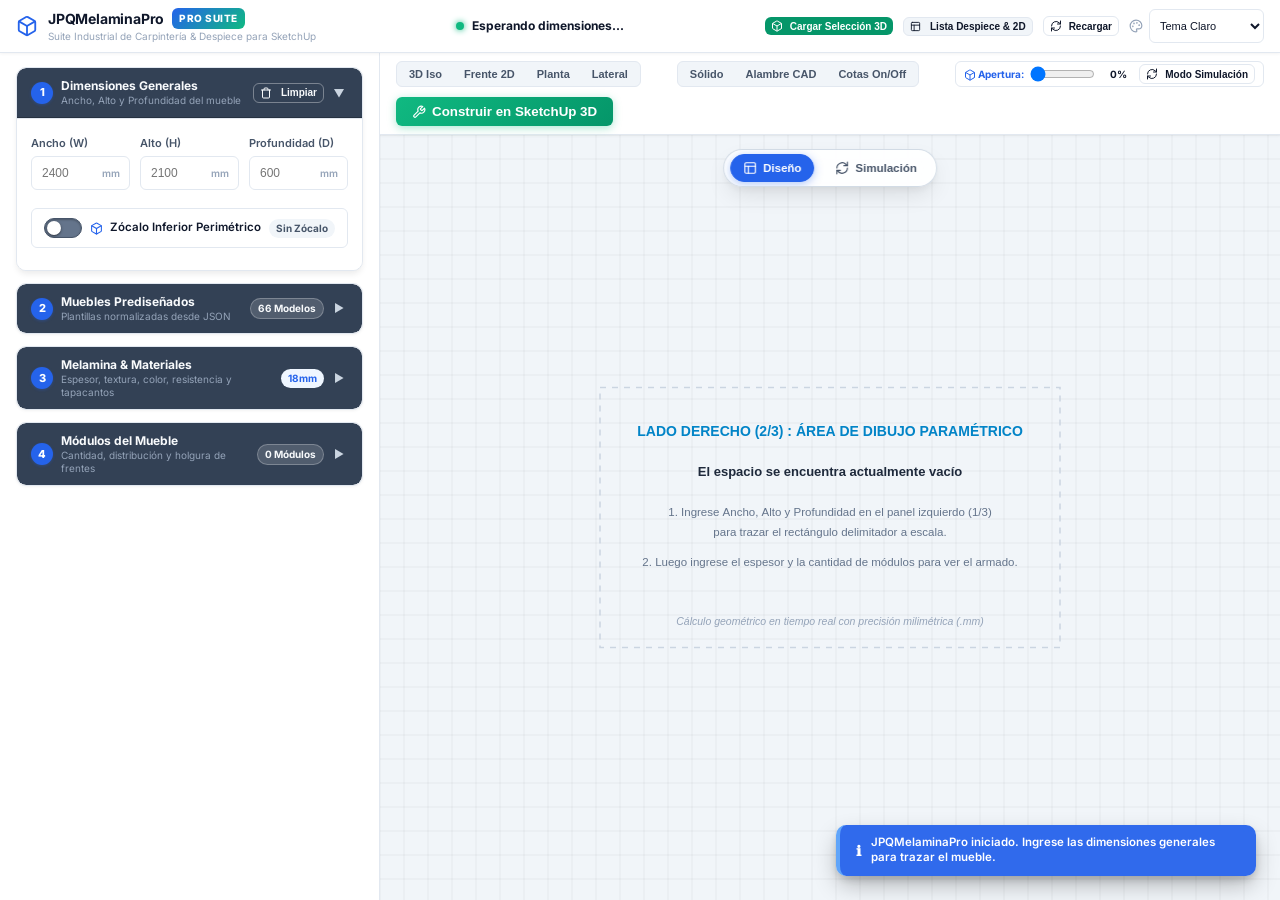
==== commit 702b1a1a: "feat: soporte para seleccion multiple/vacia en Estudio Espacial e insercion de muebles uno al lado d" ====
--- a/jpq_melamina_pro/web/index.html
+++ b/jpq_melamina_pro/web/index.html
@@ -107,6 +107,11 @@
 
     <!-- Controles de cabecera: Despiece, Materiales y Selector de Tema -->
     <div class="header-controls">
+      <button type="button" class="btn btn-xs btn-primary" onclick="leerDisenoDesdeSketchupClick()" title="Cargar y visualizar el mueble actualmente seleccionado en SketchUp" style="display: inline-flex; align-items: center; gap: 4px; background: #059669; border-color: #059669; color: #fff; font-weight: 600;">
+        <svg class="svg-icon" style="width: 12px; height: 12px;"><use href="#icon-cubo"></use></svg>
+        <span>Cargar Selección 3D</span>
+      </button>
+
       <button type="button" class="btn btn-xs btn-secondary" onclick="abrirModalDespiece()" title="Ver lista oficial de corte y medidas netas">
         <svg class="svg-icon"><use href="#icon-table"></use></svg> Lista Despiece & 2D
       </button>
@@ -143,237 +148,1466 @@
          ======================================================================= -->
     <aside class="panel-left-config">
 
-      <!-- TARJETA 1: DIMENSIONES GENERALES DEL MUEBLE -->
-      <div class="card" id="cardDimensionesGenerales">
-        <div class="card-header-row">
-          <h3 class="card-title">1. Dimensiones Generales</h3>
-          <button type="button" class="btn btn-xs btn-outline" onclick="reiniciarAEstadoVacio()" title="Reiniciar a estado vacío">
-            <svg class="svg-icon" style="width: 12px; height: 12px;"><use href="#icon-trash"></use></svg> Limpiar
-          </button>
-        </div>
-
-        <div class="form-grid-3">
-          <div class="form-group">
-            <label for="dimAnchoTotal">Ancho (W)</label>
-            <div class="input-with-unit">
-              <input type="number" id="dimAnchoTotal" min="150" max="6000" step="10" placeholder="2400" oninput="onDimensionesGeneralesChange()">
-              <span class="input-unit-tag">mm</span>
-            </div>
-          </div>
-          <div class="form-group">
-            <label for="dimAltoTotal">Alto (H)</label>
-            <div class="input-with-unit">
-              <input type="number" id="dimAltoTotal" min="150" max="3000" step="10" placeholder="2100" oninput="onDimensionesGeneralesChange()">
-              <span class="input-unit-tag">mm</span>
-            </div>
-          </div>
-          <div class="form-group">
-            <label for="dimProfTotal">Profundidad (D)</label>
-            <div class="input-with-unit">
-              <input type="number" id="dimProfTotal" min="150" max="1200" step="10" placeholder="600" oninput="onDimensionesGeneralesChange()">
-              <span class="input-unit-tag">mm</span>
-            </div>
-          </div>
-        </div>
-
-        <!-- CONFIGURACIÓN DE ZÓCALO INFERIOR GENERAL (TODO EL PERÍMETRO) -->
-        <div class="p-switch-card" style="margin-top: 10px;">
-          <div class="p-switch-header">
-            <label class="switch-container">
-              <input type="checkbox" id="muebleTieneZocalo" class="switch-input" onchange="onToggleZocaloGeneral(this.checked)">
-              <span class="switch-slider"></span>
-              <span class="p-switch-title">
-                <svg class="svg-icon" style="width: 13px; height: 13px; color: var(--primary);"><use href="#icon-cubo"></use></svg>
-                <span>Zócalo Inferior Perimétrico</span>
-              </span>
-            </label>
-            <span class="badge badge-normal" id="badgeZocaloEstado">Sin Zócalo</span>
-          </div>
-
-          <div id="grpDetalleZocaloGeneral" style="display: none; margin-top: 10px; border-top: 1px solid var(--border-color); padding-top: 8px;">
-            <div class="form-grid-2">
-              <div class="form-group">
-                <label for="muebleAltoZocalo">Alto Zócalo</label>
-                <div class="input-with-unit">
-                  <input type="number" id="muebleAltoZocalo" value="100" min="10" max="500" step="5" oninput="onEditarAltoZocaloGeneral(this.value)">
-                  <span class="input-unit-tag">mm</span>
-                </div>
-              </div>
-              <div class="form-group">
-                <label for="muebleRetransZocalo">Retranqueo</label>
-                <div class="input-with-unit">
-                  <input type="number" id="muebleRetransZocalo" value="35" min="0" max="200" step="1" oninput="onEditarRetransZocaloGeneral(this.value)">
-                  <span class="input-unit-tag">mm</span>
-                </div>
-              </div>
-            </div>
-
-            <div class="form-group" style="margin-top: 8px;">
-              <div style="display: flex; justify-content: space-between; align-items: center; margin-bottom: 4px;">
-                <label for="muebleCantListones" style="margin-bottom: 0;">Listones de Soporte</label>
-                <span class="badge badge-success" id="badgeNormaZocalo" style="font-size: 10px;">✓ Cumple Estándar</span>
-              </div>
-              <select id="muebleCantListones" onchange="onEditarCantListonesGeneral(this.value)">
-                <option value="auto" selected>Auto Estándar (Norma ≤ 600mm)</option>
-                <option value="0">0 listones (Solo marco perimétrico)</option>
-                <option value="1">1 listón (2 partes iguales)</option>
-                <option value="2">2 listones (3 partes iguales)</option>
-                <option value="3">3 listones (4 partes iguales)</option>
-                <option value="4">4 listones (5 partes iguales)</option>
-                <option value="5">5 listones (6 partes iguales)</option>
-                <option value="6">6 listones (7 partes iguales)</option>
-              </select>
-              <div id="infoEstandarZocalo" style="margin-top: 4px; font-size: 10.5px; color: var(--text-muted); line-height: 1.35;">
-                <span id="lblDetalleNormaZocalo">Distribución proporcional (≥ 150 mm libre y ≤ 600 mm anti-pandeo).</span>
-              </div>
-            </div>
-
-            <div id="infoDimensionSobrante" style="margin-top: 6px; padding: 5px 8px; background: rgba(37, 99, 235, 0.08); border-radius: var(--radius-sm); border-left: 3px solid var(--accent-primary); font-size: 10.5px;">
-              <span><strong>Alto libre:</strong> <span id="lblAltoSobranteModulos">2000</span> mm (Total: <span id="lblAltoTotalRef">2100</span> mm - Zócalo: <span id="lblAltoZocaloRef">100</span> mm)</span>
-            </div>
-          </div>
-        </div>
-
-        <!-- Selector Desplegable Dinámico de Muebles Prediseñados (100% desde JSON) -->
-        <div style="margin-top: 12px; border-top: 1px solid var(--border-color); padding-top: 10px;">
-          <div style="display: flex; justify-content: space-between; align-items: center; margin-bottom: 8px;">
-            <label style="font-size: 11px; font-weight: 700; color: var(--text-primary); margin-bottom: 0;">📐 Muebles Prediseñados & Plantillas</label>
-            <div style="display: flex; align-items: center; gap: 6px;">
-              <button type="button" class="btn btn-xs btn-outline" onclick="recargarCatalogoPerfiles()" title="Recargar catálogo dinámico desde perfiles_config.json" style="padding: 1px 6px; font-size: 9.5px; height: 20px;">
-                🔄 Recargar JSON
-              </button>
-              <span class="badge badge-normal" id="badgeTotalPlantillas">0 Modelos</span>
-            </div>
-          </div>
-
-          <!-- Cuadrícula de Desplegables en Cascada (Ambiente y Edad/Género) -->
-          <div class="form-grid-2" style="margin-bottom: 6px;">
-            <!-- Desplegable 1: Ambiente / Espacio -->
-            <div class="form-group" style="margin-bottom: 0;">
-              <label for="selAmbientePreset" style="font-size: 10px; font-weight: 600; color: var(--text-secondary); margin-bottom: 3px;">1. Ambiente:</label>
-              <select id="selAmbientePreset" onchange="onAmbientePresetChange(this.value)" style="width: 100%; font-size: 11px; font-weight: 500;">
-                <option value="todos">🌐 Todos los Ambientes</option>
-              </select>
-            </div>
-
-            <!-- Desplegable 2: Edad / Género -->
-            <div class="form-group" style="margin-bottom: 0;">
-              <label for="selEdadGeneroPreset" style="font-size: 10px; font-weight: 600; color: var(--text-secondary); margin-bottom: 3px;">2. Edad / Género:</label>
-              <select id="selEdadGeneroPreset" onchange="onEdadGeneroPresetChange(this.value)" style="width: 100%; font-size: 11px; font-weight: 500;">
-                <option value="todos">👥 Todos / Universal</option>
-              </select>
-            </div>
-          </div>
-
-          <!-- Desplegable 3: Mueble Prediseñado Normalizado -->
+      <!-- =====================================================================
+           SECCIÓN 1: DIMENSIONES GENERALES DEL MUEBLE
+           ===================================================================== -->
+      <details class="panel-section" id="cardDimensionesGenerales" open>
+        <summary class="panel-section-header">
+          <span class="step-indicator">1</span>
+          <div class="section-title-group">
+            <span class="section-title">Dimensiones Generales</span>
+            <span class="section-subtitle">Ancho, Alto y Profundidad del mueble</span>
+          </div>
+          <div class="section-header-meta">
+            <button type="button" class="btn btn-xs btn-outline" onclick="reiniciarAEstadoVacio()" title="Reiniciar a estado vacío">
+              <svg class="svg-icon" style="width: 12px; height: 12px;"><use href="#icon-trash"></use></svg> Limpiar
+            </button>
+            <span class="section-chevron">▶</span>
+          </div>
+        </summary>
+        <div class="panel-section-body">
+
+          <!-- Campos de dimensiones W × H × D -->
+          <div class="form-grid-3">
+            <div class="form-group">
+              <label for="dimAnchoTotal">Ancho (W)</label>
+              <div class="input-with-unit">
+                <input type="number" id="dimAnchoTotal" min="150" max="6000" step="10" placeholder="2400" oninput="onDimensionesGeneralesChange()">
+                <span class="input-unit-tag">mm</span>
+              </div>
+            </div>
+            <div class="form-group">
+              <label for="dimAltoTotal">Alto (H)</label>
+              <div class="input-with-unit">
+                <input type="number" id="dimAltoTotal" min="150" max="3000" step="10" placeholder="2100" oninput="onDimensionesGeneralesChange()">
+                <span class="input-unit-tag">mm</span>
+              </div>
+            </div>
+            <div class="form-group">
+              <label for="dimProfTotal">Profundidad (D)</label>
+              <div class="input-with-unit">
+                <input type="number" id="dimProfTotal" min="150" max="1200" step="10" placeholder="600" oninput="onDimensionesGeneralesChange()">
+                <span class="input-unit-tag">mm</span>
+              </div>
+            </div>
+          </div>
+
+          <!-- Zócalo Inferior Perimétrico -->
+          <div class="p-switch-card" style="margin-top: 10px;">
+            <div class="p-switch-header">
+              <label class="switch-container">
+                <input type="checkbox" id="muebleTieneZocalo" class="switch-input" onchange="onToggleZocaloGeneral(this.checked)">
+                <span class="switch-slider"></span>
+                <span class="p-switch-title">
+                  <svg class="svg-icon" style="width: 13px; height: 13px; color: var(--primary);"><use href="#icon-cubo"></use></svg>
+                  <span>Zócalo Inferior Perimétrico</span>
+                </span>
+              </label>
+              <span class="badge badge-normal" id="badgeZocaloEstado">Sin Zócalo</span>
+            </div>
+
+            <div id="grpDetalleZocaloGeneral" style="display: none; margin-top: 10px; border-top: 1px solid var(--border-color); padding-top: 8px;">
+              <div class="form-grid-2">
+                <div class="form-group">
+                  <label for="muebleAltoZocalo">Alto Zócalo</label>
+                  <div class="input-with-unit">
+                    <input type="number" id="muebleAltoZocalo" value="100" min="10" max="500" step="5" oninput="onEditarAltoZocaloGeneral(this.value)">
+                    <span class="input-unit-tag">mm</span>
+                  </div>
+                </div>
+                <div class="form-group">
+                  <label for="muebleRetransZocalo">Retranqueo</label>
+                  <div class="input-with-unit">
+                    <input type="number" id="muebleRetransZocalo" value="35" min="0" max="200" step="1" oninput="onEditarRetransZocaloGeneral(this.value)">
+                    <span class="input-unit-tag">mm</span>
+                  </div>
+                </div>
+              </div>
+
+              <div class="form-group" style="margin-top: 8px;">
+                <div style="display: flex; justify-content: space-between; align-items: center; margin-bottom: 4px;">
+                  <label for="muebleCantListones" style="margin-bottom: 0;">Listones de Soporte</label>
+                  <span class="badge badge-success" id="badgeNormaZocalo" style="font-size: 10px;">✓ Cumple Estándar</span>
+                </div>
+                <select id="muebleCantListones" onchange="onEditarCantListonesGeneral(this.value)">
+                  <option value="auto" selected>Auto Estándar (Norma ≤ 600mm)</option>
+                  <option value="0">0 listones (Solo marco perimétrico)</option>
+                  <option value="1">1 listón (2 partes iguales)</option>
+                  <option value="2">2 listones (3 partes iguales)</option>
+                  <option value="3">3 listones (4 partes iguales)</option>
+                  <option value="4">4 listones (5 partes iguales)</option>
+                  <option value="5">5 listones (6 partes iguales)</option>
+                  <option value="6">6 listones (7 partes iguales)</option>
+                </select>
+                <div id="infoEstandarZocalo" style="margin-top: 4px; font-size: 10.5px; color: var(--text-muted); line-height: 1.35;">
+                  <span id="lblDetalleNormaZocalo">Distribución proporcional (≥ 150 mm libre y ≤ 600 mm anti-pandeo).</span>
+                </div>
+              </div>
+
+              <div id="infoDimensionSobrante" class="info-bar info-bar-primary" style="margin-top: 6px;">
+                <span><strong>Alto libre:</strong> <span id="lblAltoSobranteModulos">2000</span> mm (Total: <span id="lblAltoTotalRef">2100</span> mm - Zócalo: <span id="lblAltoZocaloRef">100</span> mm)</span>
+              </div>
+            </div>
+          </div>
+        </div>
+      </details>
+
+      <!-- =====================================================================
+           SECCIÓN 2: MUEBLES PREDISEÑADOS & PLANTILLAS
+           ===================================================================== -->
+      <details class="panel-section" id="cardMueblesPredisenados">
+        <summary class="panel-section-header">
+          <span class="step-indicator">2</span>
+          <div class="section-title-group">
+            <span class="section-title">Muebles Prediseñados</span>
+            <span class="section-subtitle">Plantillas normalizadas desde JSON</span>
+          </div>
+          <div class="section-header-meta">
+            <span class="badge badge-normal" id="badgeTotalPlantillas">0 Modelos</span>
+            <span class="section-chevron">▶</span>
+          </div>
+        </summary>
+        <div class="panel-section-body">
+
+          <!-- Barra superior de catálogo -->
+          <div style="display: flex; justify-content: space-between; align-items: center; margin-top: 6px; margin-bottom: 6px;">
+            <span style="font-size: 10px; font-weight: 700; color: var(--text-secondary);">Catálogo de Plantillas:</span>
+            <button type="button" class="btn btn-xs btn-outline" onclick="recargarCatalogoPerfiles()" title="Recargar catálogo dinámico desde perfiles_config.json" style="padding: 2px 8px; font-size: 9.5px; height: 21px;">
+              🔄 Recargar
+            </button>
+          </div>
+
+          <!-- Filtros en Línea Entera (Ambiente y Edad/Género) -->
+          <div class="form-group" style="margin-bottom: 6px;">
+            <label for="selAmbientePreset" style="font-size: 10.5px; font-weight: 600; color: var(--text-secondary); margin-bottom: 3px; display: block;">1. Ambiente:</label>
+            <select id="selAmbientePreset" onchange="onAmbientePresetChange(this.value)" style="width: 100%;">
+              <option value="todos">🌐 Todos los Ambientes</option>
+            </select>
+          </div>
+          <div class="form-group" style="margin-bottom: 6px;">
+            <label for="selEdadGeneroPreset" style="font-size: 10.5px; font-weight: 600; color: var(--text-secondary); margin-bottom: 3px; display: block;">2. Edad / Género:</label>
+            <select id="selEdadGeneroPreset" onchange="onEdadGeneroPresetChange(this.value)" style="width: 100%;">
+              <option value="todos">👥 Todos / Universal</option>
+            </select>
+          </div>
+
+          <!-- Selector de Mueble Prediseñado -->
           <div class="form-group" style="margin-bottom: 8px;">
             <label for="selMueblePreset" style="font-size: 10px; font-weight: 600; color: var(--text-secondary); margin-bottom: 3px;">3. Mueble Prediseñado (desde JSON):</label>
-            <select id="selMueblePreset" onchange="onMueblePresetChange(this.value)" style="width: 100%; font-size: 11px; font-weight: 600;">
+            <select id="selMueblePreset" onchange="onMueblePresetChange(this.value)" style="font-weight: 600;">
               <!-- Se puebla dinámicamente desde el archivo JSON de configuración -->
             </select>
           </div>
 
-          <!-- Ficha Resumen Rápida de la Plantilla Seleccionada -->
-          <div id="cardResumenPreset" style="margin-top: 6px; padding: 7px 10px; background: var(--bg-hover); border-radius: var(--radius-sm); border: 1px solid var(--border-color); font-size: 10.5px; line-height: 1.35;">
-            <div style="display: flex; justify-content: space-between; align-items: center; margin-bottom: 4px; gap: 4px; flex-wrap: wrap;">
-              <span id="lblPresetNombre" style="font-weight: 700; color: var(--primary);">Cargando catálogo...</span>
-              <div style="display: flex; gap: 4px; align-items: center; flex-wrap: wrap;">
+          <!-- Ficha Resumen del Preset Seleccionado -->
+          <div id="cardResumenPreset" class="preset-summary-card">
+            <div class="preset-summary-header">
+              <span id="lblPresetNombre" class="preset-summary-name">Cargando catálogo...</span>
+              <div class="preset-summary-badges">
                 <span id="lblPresetAmbienteBadge" class="badge badge-normal" style="font-size: 9px;">-</span>
                 <span id="lblPresetEdadBadge" class="badge badge-warning" style="font-size: 9px;">-</span>
                 <span id="lblPresetCotas" class="badge badge-info" style="font-size: 9.5px; font-weight: 600;">- × - × - mm</span>
                 <span id="lblPresetRhBadge" class="badge badge-success" style="display: none; background: #059669; color: white; font-size: 9px; font-weight: 700; padding: 2px 7px; border-radius: 4px;">🛡️ Melamina RH</span>
               </div>
             </div>
-            <div id="lblPresetDetalle" style="color: var(--text-muted); font-size: 10px;">
+            <div id="lblPresetDetalle" class="preset-summary-detail">
               Cargando especificaciones desde el JSON...
             </div>
           </div>
 
-          <!-- Controles de Acción: Checkbox Auto-armar y Botón Aplicar -->
-          <div style="margin-top: 8px; display: flex; align-items: center; justify-content: space-between; gap: 8px;">
-            <label style="font-size: 10.5px; font-weight: 600; color: var(--text-secondary); cursor: pointer; display: flex; align-items: center; gap: 6px; margin-bottom: 0;">
+          <!-- Controles de Acción: Auto-armar y Aplicar -->
+          <div class="preset-apply-bar">
+            <label class="preset-apply-label">
               <input type="checkbox" id="chkAutoArmarModulos" checked style="cursor: pointer; accent-color: var(--primary);">
-              <span>⚡ Auto-armar módulos y divisiones desde JSON</span>
+              <span>⚡ Auto-armar módulos y divisiones</span>
             </label>
             <button type="button" class="btn btn-xs btn-primary" onclick="ejecutarAplicacionPresetSeleccionado()" style="white-space: nowrap; font-size: 10.5px; padding: 4px 10px;">
               ✓ Aplicar
             </button>
           </div>
         </div>
+      </details>
+
+      <!-- =====================================================================
+           SECCIÓN 3: MELAMINA & MATERIALES
+           ===================================================================== -->
+      <details class="panel-section" id="cardMelamina">
+        <summary class="panel-section-header">
+          <span class="step-indicator">3</span>
+          <div class="section-title-group">
+            <span class="section-title">Melamina & Materiales</span>
+            <span class="section-subtitle">Espesor, textura, color, resistencia y tapacantos</span>
+          </div>
+          <div class="section-header-meta">
+            <span class="badge badge-info" id="badgeMelaminaActivaInfo">18mm</span>
+            <span class="section-chevron">▶</span>
+          </div>
+        </summary>
+        <div class="panel-section-body">
+
+          <!-- Espesor y Resistencia -->
+          <div class="form-grid-2">
+            <div class="form-group" style="margin-bottom: 0;">
+              <label for="dimEspesorMelamina">Espesor de Tablero</label>
+              <select id="dimEspesorMelamina" onchange="onEspesorMelaminaChange(this.value)">
+                <option value="18" selected>18 mm (Estándar)</option>
+                <option value="15">15 mm (Económico)</option>
+                <option value="36">36 mm (Doble)</option>
+              </select>
+            </div>
+            <div class="form-group" style="margin-bottom: 0;">
+              <div style="display: flex; justify-content: space-between; align-items: center; margin-bottom: 2px;">
+                <label for="selectResistenciaMelamina" style="font-size: 10.5px; margin-bottom: 0;">Tipo / Resistencia</label>
+                <span id="badgeIndicadorRH" class="badge" style="display: none; background: #059669; color: white; font-size: 8.5px; font-weight: 700; padding: 1px 5px; border-radius: 3px;">
+                  🛡️ RH ACTIVO
+                </span>
+              </div>
+              <select id="selectResistenciaMelamina" onchange="onResistenciaMelaminaChange(this.value)">
+                <option value="Normal">Estándar (Núcleo Madera)</option>
+                <option value="RH">🛡️ Melamina RH (Hidrófuga)</option>
+              </select>
+            </div>
+          </div>
+
+          <!-- FICHA VISUAL RESUMIDA DE MELAMINA (Clic para abrir modal) -->
+          <div class="material-card-preview" id="btnAbrirModalMelamina" onclick="abrirModalSeleccionarMelamina()" title="Clic para seleccionar textura, marca y esquema en ventana modal" style="margin-top: 8px;">
+            <div class="material-card-left">
+              <div id="swatchColorMaterial" class="material-swatch-display"></div>
+              <div class="material-card-data">
+                <div class="material-card-brand-row">
+                  <span id="lblMarcaMaterialCard" class="material-brand-tag">PELIKANO</span>
+                  <span id="badgeEsquemaCard" class="badge badge-primary" style="font-size: 9px; padding: 1px 6px;">Unicolor</span>
+                </div>
+                <div id="lblNombreMaterialActivo" class="material-card-name">PELIKANO Acero</div>
+                <div id="lblDetalleMaterialActivo" class="material-card-detail">Frontis & Estructura • 18mm</div>
+
+                <!-- Detalle interior si es bicolor -->
+                <div id="cardDetalleInteriorBicolor" style="display: none; margin-top: 3px; font-size: 9.5px; color: var(--text-secondary); align-items: center; gap: 4px;">
+                  <span id="swatchColorInteriorMini" class="material-swatch" style="width: 12px; height: 12px; display: inline-block;"></span>
+                  <span>Int: <strong id="lblNombreMaterialInteriorMini">Blanco Nieve</strong></span>
+                </div>
+              </div>
+            </div>
+            <button type="button" class="btn btn-xs btn-primary btn-cambiar-textura" onclick="event.stopPropagation(); abrirModalSeleccionarMelamina()">
+              🎨 Cambiar
+            </button>
+          </div>
+
+          <!-- Fondo MDF 3mm (Resumen con acceso rápido al modal) -->
+          <div class="mdf-summary-row" onclick="abrirModalSeleccionarMelamina()" title="Configurar fondo ranurado en modal" style="cursor: pointer; margin-bottom: 8px;">
+            <div style="display: flex; align-items: center; gap: 6px;">
+              <div id="swatchColorMdfMini" class="mdf-color-swatch" style="width: 14px; height: 14px; background: #F8F9FA;"></div>
+              <span style="font-size: 10px; color: var(--text-secondary);">Fondo 3mm: <strong id="lblNombreMdfMini" style="color: var(--text-primary);">MDF Fondo Blanco 3mm</strong></span>
+            </div>
+            <span style="font-size: 9.5px; color: var(--primary); font-weight: 600;">Configurar ⚙️</span>
+          </div>
+
+          <!-- Selector de Modo de Tapacantos (Estándar, Económico, Premium) -->
+          <div class="form-group" style="margin-bottom: 0;">
+            <div style="display: flex; justify-content: space-between; align-items: center; margin-bottom: 2px;">
+              <label for="selectModoTapacantosPaso3" style="font-size: 10.5px; margin-bottom: 0; font-weight: 700;">Modo de Tapacantos</label>
+              <span id="badgeModoTapacantosPaso3" class="badge badge-primary" style="font-size: 8.5px; font-weight: 700; padding: 1px 5px; border-radius: 3px;">
+                Estándar (Frentes 2mm)
+              </span>
+            </div>
+            <select id="selectModoTapacantosPaso3" onchange="onCambiarModoTapacantos(this.value)">
+              <option value="estandar" selected>Estándar (Frentes 2mm + Interior 0.5mm)</option>
+              <option value="economico">Económico (Todo Delgado 0.5mm / 0mm)</option>
+              <option value="premium">Premium (Todo Grueso 2mm / Alto Tránsito)</option>
+              <option value="personalizado" disabled>Personalizado (Editado manualmente)</option>
+            </select>
+            <span class="field-hint" style="font-size: 9.5px; margin-top: 2px; display: block; color: var(--text-secondary);">
+              Deduce milimétricamente el tapacanto del diseño final para obtener la medida neta exacta de corte.
+            </span>
+          </div>
+
+        </div>
+      </details>
+
+      <!-- =====================================================================
+           SECCIÓN 4: MÓDULOS DEL MUEBLE
+           ===================================================================== -->
+      <details class="panel-section" id="cardModulosMueble">
+        <summary class="panel-section-header">
+          <span class="step-indicator">4</span>
+          <div class="section-title-group">
+            <span class="section-title">Módulos del Mueble</span>
+            <span class="section-subtitle">Cantidad, distribución y holgura de frentes</span>
+          </div>
+          <div class="section-header-meta">
+            <span class="badge badge-normal" id="badgeCantModulosPaso3">0 Módulos</span>
+            <span class="section-chevron">▶</span>
+          </div>
+        </summary>
+        <div class="panel-section-body">
+
+          <!-- CANTIDAD DE MÓDULOS EN LÍNEA COMPLETA -->
+          <div class="form-group" style="margin-bottom: 8px;">
+            <div style="display: flex; justify-content: space-between; align-items: center; margin-bottom: 4px;">
+              <label style="font-size: 11px; font-weight: 700; color: var(--text-primary); margin-bottom: 0;">Cantidad de Módulos</label>
+              <span class="badge badge-info" id="badgeCantModulosHeader">Configurar</span>
+            </div>
+            <div class="spinner-control" style="width: 100%;">
+              <button type="button" class="spinner-btn" onclick="modificarCantidadModulos(-1)" title="Quitar un módulo">-</button>
+              <input type="number" id="inputCantModulos" value="0" min="0" max="8" readonly class="spinner-input" onchange="onCantidadModulosChange()">
+              <button type="button" class="spinner-btn" onclick="modificarCantidadModulos(1)" title="Agregar un módulo">+</button>
+              <button type="button" class="btn btn-secondary" onclick="equilibrarAnchosModulos()" title="Equilibrar anchos por igual entre todos los módulos" style="flex: 1; margin-left: 6px; font-size: 10.5px; font-weight: 600; white-space: nowrap; height: 34px;">
+                ⚖️ Distribuir Equitativo
+              </button>
+            </div>
+          </div>
+
+          <!-- Luz entre Frentes y Cajones -->
+          <div class="form-group" style="margin-bottom: 8px;">
+            <div style="display: flex; justify-content: space-between; align-items: center; margin-bottom: 2px;">
+              <label for="dimLuzFrentes" style="font-size: 10.5px; margin-bottom: 0;">Luz Puertas & Cajones (Holgura)</label>
+              <span id="badgeLuzFrentes" class="badge badge-info" style="font-size: 8.5px; font-weight: 700; padding: 1px 5px; border-radius: 3px;">
+                3.0 mm (Estándar)
+              </span>
+            </div>
+            <div class="input-with-unit">
+              <input type="number" id="dimLuzFrentes" min="0.5" max="10" step="0.5" value="3" oninput="onLuzFrentesChange(this.value)" onchange="onLuzFrentesChange(this.value)" placeholder="3">
+              <span class="input-unit-tag">mm</span>
+            </div>
+          </div>
+
+          <!-- Acceso directo a módulos creados -->
+          <div id="wrapperAccesosModulos" class="modulos-acceso-wrapper" style="display: none;">
+            <div class="modulos-acceso-header">
+              <span class="modulos-acceso-title">
+                <svg class="svg-icon" style="width: 12px; height: 12px;"><use href="#icon-cubo"></use></svg>
+                <span>Módulos Creados:</span>
+              </span>
+              <span class="badge badge-info" id="badgeTotalModulosInfo">0 módulos</span>
+            </div>
+            <div id="listaBotonesAccesoModulos" class="modulos-acceso-list"></div>
+          </div>
+
+        </div>
+      </details>
+
+      <!-- =====================================================================
+           SECCIÓN 5: CONFIGURACIÓN DETALLADA DEL MÓDULO
+           ===================================================================== -->
+      <details class="panel-section" id="cardConfigModulo" style="display: none;">
+        <summary class="panel-section-header">
+          <span class="step-indicator">5</span>
+          <div class="section-title-group">
+            <span class="section-title" id="lblTituloModuloActivo">Configuración de Módulo 1</span>
+            <span class="section-subtitle">Carcasa, fondo, interior y límites técnicos</span>
+          </div>
+          <div class="section-header-meta">
+            <span class="badge badge-normal" id="badgeEstadoModuloActivo">Editable</span>
+            <span class="section-chevron">▶</span>
+          </div>
+        </summary>
+        <div class="panel-section-body">
+
+          <!-- Botón volver a Diseño General -->
+          <button type="button" class="btn btn-xs btn-outline btn-back-diseno" onclick="seleccionarModoDiseno()" title="Volver a seleccionar todo el mueble y ver dimensiones generales">
+            <svg class="svg-icon" style="width: 12px; height: 12px;"><use href="#icon-regla"></use></svg>
+            <span>← Diseño General</span>
+          </button>
+
+          <!-- Barra de pestañas horizontales de los módulos -->
+          <div id="moduleTabsHeader" class="module-tabs-header">
+            <!-- Renderizado dinámico de pestañas [ Módulo 1 ] [ Módulo 2 ] ... -->
+          </div>
+
+          <!-- SUBPESTAÑAS ORGANIZADORAS (CARCASA / FONDO / INTERIOR / LÍMITES) -->
+          <div class="p-subtabs-nav">
+            <button type="button" class="p-subtab-btn active" id="btnSubtab_carcasa" onclick="switchModuloConfigSubtab('carcasa')">
+              <svg class="svg-icon" style="width: 12px; height: 12px;"><use href="#icon-cubo"></use></svg>
+              <span>Carcasa</span>
+            </button>
+            <button type="button" class="p-subtab-btn" id="btnSubtab_fondo" onclick="switchModuloConfigSubtab('fondo')">
+              <svg class="svg-icon" style="width: 12px; height: 12px;"><use href="#icon-layers"></use></svg>
+              <span>Fondo & Pared</span>
+            </button>
+            <button type="button" class="p-subtab-btn" id="btnSubtab_interior" onclick="switchModuloConfigSubtab('interior')">
+              <svg class="svg-icon" style="width: 12px; height: 12px;"><use href="#icon-diseno"></use></svg>
+              <span>Interior</span>
+            </button>
+            <button type="button" class="p-subtab-btn" id="btnSubtab_limites" onclick="switchModuloConfigSubtab('limites')">
+              <svg class="svg-icon" style="width: 12px; height: 12px;"><use href="#icon-info"></use></svg>
+              <span>Límites</span>
+            </button>
+          </div>
+
+          <!-- SUBTAB 1: CARCASA Y ESTRUCTURA -->
+          <div id="subtab_carcasa" class="subtab-pane active">
+            <!-- Nombre del Módulo -->
+            <div class="form-group" style="margin-bottom: 8px;">
+              <label for="modNombre" style="display: flex; justify-content: space-between; align-items: center; font-weight: 700;">
+                <span style="display: flex; align-items: center; gap: 5px;">
+                  <svg class="svg-icon" style="width: 12px; height: 12px;"><use href="#icon-tag"></use></svg>
+                  <span>Nombre del Módulo</span>
+                </span>
+                <span class="badge badge-info" id="badgeJerarquiaModulo">Módulo 1</span>
+              </label>
+              <input type="text" id="modNombre" class="form-control" style="font-size: 12px; font-weight: 600;" placeholder="Módulo 1, Bajo Cocina..." oninput="onEditarNombreModulo(this.value)">
+            </div>
+
+            <!-- Subdivisión & Apilado -->
+            <div class="submodulos-stack-box">
+              <div class="stack-header">
+                <span class="stack-title">
+                  <svg class="svg-icon" style="width: 12px; height: 12px;"><use href="#icon-stack"></use></svg>
+                  <span>Submódulos Apilados:</span>
+                </span>
+                <span class="badge badge-normal" id="badgeInfoStackColumna">Columna 1 (1 Nivel)</span>
+              </div>
+
+              <div class="stack-actions">
+                <button type="button" class="btn btn-xs btn-primary" id="btnSubdividirApilar" onclick="abrirModalSubdividirModulo()" title="Subdivide este módulo" style="display: inline-flex; align-items: center; gap: 4px;">
+                  <svg class="svg-icon" style="width: 11px; height: 11px;"><use href="#icon-stack"></use></svg>
+                  <span id="txtBtnSubdividirApilar">Subdividir Módulo</span>
+                </button>
+                <button type="button" class="btn btn-xs btn-outline" id="btnEquilibrarAlturasCol" onclick="equilibrarAlturasColumnaActiva()" title="Equilibrar alturas" style="display: none; align-items: center; gap: 4px;">
+                  <span>⇕ Equilibrar Alturas</span>
+                </button>
+                <button type="button" class="btn btn-xs btn-danger-outline" id="btnEliminarSubmodulo" onclick="eliminarSubmoduloActivo()" title="Eliminar submódulo" style="display: none; align-items: center; gap: 4px;">
+                  <svg class="svg-icon" style="width: 11px; height: 11px;"><use href="#icon-trash"></use></svg>
+                  <span>Eliminar</span>
+                </button>
+              </div>
+              <div id="lblStackHelp" class="field-hint" style="margin-top: 4px; display: none;">
+                Subdivide en 2 o más submódulos apilados (150 mm a 2400 mm).
+              </div>
+            </div>
+
+            <!-- Dimensiones del Módulo -->
+            <div class="form-grid-3">
+              <div class="form-group">
+                <label for="modAncho">Ancho (W)</label>
+                <div class="input-with-unit">
+                  <input type="number" id="modAncho" min="150" step="5" oninput="onEditarAnchoModulo(this.value)">
+                  <span class="input-unit-tag">mm</span>
+                </div>
+              </div>
+              <div class="form-group">
+                <label for="modAlto">Alto (H)</label>
+                <div class="input-with-unit">
+                  <input type="number" id="modAlto" min="150" step="5" oninput="onEditarAltoModulo(this.value)">
+                  <span class="input-unit-tag">mm</span>
+                </div>
+              </div>
+              <div class="form-group">
+                <label for="modProf">Prof. (D)</label>
+                <div class="input-with-unit">
+                  <input type="number" id="modProf" min="150" step="5" oninput="onEditarProfModulo(this.value)">
+                  <span class="input-unit-tag">mm</span>
+                </div>
+              </div>
+            </div>
+
+            <!-- Zócalo Info -->
+            <div id="cardInfoZocaloBaseModulo" class="zocalo-info-bar">
+              <div class="zocalo-info-header">
+                <span class="zocalo-info-title">
+                  <svg class="svg-icon" style="width: 12px; height: 12px;"><use href="#icon-cubo"></use></svg>
+                  <span>Zócalo Inferior Continuo</span>
+                </span>
+                <span class="badge badge-normal" id="badgeModuloInfoZocalo">Base General</span>
+              </div>
+              <span id="lblInfoZocaloModulo" class="zocalo-info-text">
+                El zócalo continuo sostiene la base de todo el mueble.
+              </span>
+              <div style="display: none;">
+                <input type="checkbox" id="modTieneZocalo" class="switch-input" onchange="onToggleZocaloModulo(this.checked)">
+                <div id="grpDetalleZocalo">
+                  <input type="number" id="modAltoZocalo" value="100">
+                  <input type="number" id="modRetransZocalo" value="35">
+                  <select id="modCantListones"><option value="0">0</option></select>
+                </div>
+              </div>
+            </div>
+
+            <!-- Laterales de Carcasa -->
+            <div class="p-switch-card" style="margin-top: 8px;">
+              <div class="p-switch-header">
+                <label class="switch-container">
+                  <input type="checkbox" id="modTieneLaterales" class="switch-input" checked onchange="onToggleLateralesModulo(this.checked)">
+                  <span class="switch-slider"></span>
+                  <span class="p-switch-title">Costados Laterales</span>
+                </label>
+              </div>
+            </div>
+
+            <!-- Piso de Carcasa -->
+            <div class="p-switch-card">
+              <div class="p-switch-header">
+                <label class="switch-container">
+                  <input type="checkbox" id="modTienePiso" class="switch-input" checked onchange="onTogglePisoModulo(this.checked)">
+                  <span class="switch-slider"></span>
+                  <span class="p-switch-title">Piso de Carcasa</span>
+                </label>
+              </div>
+
+              <div id="grpDetalleOpcionesPiso" style="margin-top: 6px; padding-top: 6px; border-top: 1px solid var(--border-color);">
+                <label class="switch-container" style="margin-bottom: 4px;">
+                  <input type="checkbox" id="modTieneListonPiso" class="switch-input" onchange="onToggleListonPiso(this.checked)">
+                  <span class="switch-slider"></span>
+                  <span style="font-size: 11px;">¿Piso de Listones (Amarres)?</span>
+                </label>
+
+                <div id="grpDetalleListonPiso" style="display: none; margin-top: 6px;">
+                  <div class="form-grid-2">
+                    <div class="form-group">
+                      <label for="modCantListonesPiso">Cant. Listones</label>
+                      <select id="modCantListonesPiso" onchange="onEditarCantListonesPiso(this.value)">
+                        <option value="1">1 listón (Frontal)</option>
+                        <option value="2" selected>2 listones (Frontal + Posterior)</option>
+                        <option value="3">3 listones (+ Central)</option>
+                        <option value="4">4 listones (Reforzado)</option>
+                      </select>
+                    </div>
+                    <div class="form-group">
+                      <label for="modMedidaListonPiso">Medida Listón</label>
+                      <div class="input-with-unit">
+                        <input type="number" id="modMedidaListonPiso" value="80" min="10" step="1" oninput="onEditarMedidaListonPiso(this.value)">
+                        <span class="input-unit-tag">mm</span>
+                      </div>
+                    </div>
+                  </div>
+                </div>
+              </div>
+            </div>
+
+            <!-- Techo de Carcasa -->
+            <div class="p-switch-card">
+              <div class="p-switch-header">
+                <label class="switch-container">
+                  <input type="checkbox" id="modTieneTecho" class="switch-input" checked onchange="onToggleTechoModulo(this.checked)">
+                  <span class="switch-slider"></span>
+                  <span class="p-switch-title">Techo de Carcasa</span>
+                </label>
+              </div>
+
+              <div id="grpDetalleOpcionesTecho" style="margin-top: 6px; padding-top: 6px; border-top: 1px solid var(--border-color);">
+                <label class="switch-container" style="margin-bottom: 4px;">
+                  <input type="checkbox" id="modTieneListonTecho" class="switch-input" onchange="onToggleListonTecho(this.checked)">
+                  <span class="switch-slider"></span>
+                  <span style="font-size: 11px;">¿Techo de Listones (Amarres)?</span>
+                </label>
+
+                <div id="grpDetalleListonTecho" style="display: none; margin-top: 6px;">
+                  <div class="form-grid-2">
+                    <div class="form-group">
+                      <label for="modCantListonesTecho">Cant. Listones</label>
+                      <select id="modCantListonesTecho" onchange="onEditarCantListonesTecho(this.value)">
+                        <option value="1">1 listón (Frontal)</option>
+                        <option value="2" selected>2 listones (Frontal + Posterior)</option>
+                        <option value="3">3 listones (+ Central)</option>
+                        <option value="4">4 listones (Reforzado)</option>
+                      </select>
+                    </div>
+                    <div class="form-group">
+                      <label for="modMedidaListonTecho">Medida Listón</label>
+                      <div class="input-with-unit">
+                        <input type="number" id="modMedidaListonTecho" value="80" min="10" step="1" oninput="onEditarMedidaListonTecho(this.value)">
+                        <span class="input-unit-tag">mm</span>
+                      </div>
+                    </div>
+                  </div>
+
+                  <div style="margin-top: 6px; padding-top: 6px; border-top: 1px dashed var(--border-color);">
+                    <label class="switch-container">
+                      <input type="checkbox" id="modTechoSobreListon" class="switch-input" onchange="onToggleTechoSobreListon(this.checked)">
+                      <span class="switch-slider"></span>
+                      <span style="font-size: 11px;">Tapa superior sobre listones</span>
+                    </label>
+
+                    <div id="grpDetalleTechoSobre" style="display: none; margin-top: 6px; padding-left: 8px;">
+                      <label class="switch-container" style="margin-bottom: 4px;">
+                        <input type="checkbox" id="modTechoDobleMelamina" class="switch-input" onchange="onToggleTechoDobleMelamina(this.checked)">
+                        <span class="switch-slider"></span>
+                        <span style="font-size: 10.5px;">Doble melamina (36mm)</span>
+                      </label>
+                      <div id="badgeDescuentoTecho" style="font-size: 10px; color: var(--primary); background: rgba(59, 130, 246, 0.08); padding: 3px 6px; border-radius: var(--radius-sm);">
+                        Descuento: <span id="lblEspesorDescontado">18</span> mm
+                      </div>
+                    </div>
+                  </div>
+                </div>
+              </div>
+            </div>
+
+            <!-- Zócalo Superior -->
+            <div class="p-switch-card">
+              <div class="p-switch-header">
+                <label class="switch-container">
+                  <input type="checkbox" id="modTieneZocaloSup" class="switch-input" onchange="onToggleZocaloSupModulo(this.checked)">
+                  <span class="switch-slider"></span>
+                  <span class="p-switch-title">Zócalo Superior</span>
+                </label>
+              </div>
+
+              <div id="grpDetalleZocaloSup" class="form-grid-2" style="display: none; margin-top: 6px; padding-top: 6px; border-top: 1px solid var(--border-color);">
+                <div class="form-group" style="grid-column: span 2;">
+                  <label for="modAltoZocaloSup">Alto Zócalo Sup.</label>
+                  <div class="input-with-unit">
+                    <input type="number" id="modAltoZocaloSup" value="70" min="10" step="1" oninput="onEditarAltoZocaloSup(this.value)">
+                    <span class="input-unit-tag">mm</span>
+                  </div>
+                </div>
+              </div>
+            </div>
+          </div>
+
+          <!-- SUBTAB 2: FONDO & PARED -->
+          <div id="subtab_fondo" class="subtab-pane">
+            <!-- Fondo de Módulo -->
+            <div class="p-switch-card">
+              <div class="p-switch-header">
+                <label class="switch-container">
+                  <input type="checkbox" id="modTieneFondo" class="switch-input" onchange="onToggleFondo(this.checked)">
+                  <span class="switch-slider"></span>
+                  <span class="p-switch-title">Fondo de Módulo</span>
+                </label>
+              </div>
+
+              <div id="grpDetalleFondo" style="display: none; margin-top: 8px; padding-top: 8px; border-top: 1px solid var(--border-color);">
+                <div class="form-group" style="margin-bottom: 8px;">
+                  <label for="modTipoFondo">Material de Fondo</label>
+                  <select id="modTipoFondo" onchange="onCambiarTipoFondo(this.value)">
+                    <option value="mdf" selected>Fondo MDF (3mm / 5.5mm)</option>
+                    <option value="melamina">Melamina Estructural (Sin listón)</option>
+                    <option value="panel">Fondo Panel Completo</option>
+                  </select>
+                </div>
+
+                <!-- MDF -->
+                <div id="grpSubFondoMdf">
+                  <div class="form-grid-2">
+                    <div class="form-group">
+                      <label for="modGrosorMdf">Grosor MDF</label>
+                      <select id="modGrosorMdf" onchange="onEditarGrosorMdf(this.value)">
+                        <option value="3" selected>3 mm (Estándar)</option>
+                        <option value="4">4 mm</option>
+                        <option value="5.5">5.5 mm</option>
+                      </select>
+                    </div>
+                    <div class="form-group">
+                      <label for="modPosicionFondoMdf">Montaje</label>
+                      <select id="modPosicionFondoMdf" onchange="onCambiarPosicionFondoMdf(this.value)">
+                        <option value="delante_liston" selected>Enranurado (4x8mm)</option>
+                        <option value="detras_liston">Sobrepuesto / Clavado</option>
+                      </select>
+                    </div>
+                  </div>
+
+                  <div id="grpDetalleRanuraMdf" style="margin-top: 6px; padding-top: 6px; border-top: 1px dashed var(--border-color);">
+                    <div class="form-grid-3">
+                      <div class="form-group">
+                        <label for="modAnchoRanuraMdf">Ancho Ranura</label>
+                        <div class="input-with-unit">
+                          <input type="number" id="modAnchoRanuraMdf" value="4" min="2" max="15" step="0.5" oninput="onEditarAnchoRanuraMdf(this.value)">
+                          <span class="input-unit-tag">mm</span>
+                        </div>
+                      </div>
+                      <div class="form-group">
+                        <label for="modProfRanuraMdf">Prof. Ranura</label>
+                        <div class="input-with-unit">
+                          <input type="number" id="modProfRanuraMdf" value="8" min="3" max="15" step="1" oninput="onEditarProfRanuraMdf(this.value)">
+                          <span class="input-unit-tag">mm</span>
+                        </div>
+                      </div>
+                      <div class="form-group">
+                        <label for="modDistRanuraMdf" title="Espacio de 18 mm desde el filo posterior para alojar los listones de amarre a pared">Retranqueo (Espacio Listón)</label>
+                        <div class="input-with-unit">
+                          <input type="number" id="modDistRanuraMdf" value="18" min="0" max="100" step="1" oninput="onEditarDistRanuraMdf(this.value)">
+                          <span class="input-unit-tag">mm</span>
+                        </div>
+                      </div>
+                    </div>
+                  </div>
+
+                  <div id="grpDetalleSobrepuestoMdf" class="info-bar info-bar-primary" style="display: none; margin-top: 6px;">
+                    MDF a cota completa, clavado o atornillado detrás.
+                  </div>
+                </div>
+
+                <!-- Melamina -->
+                <div id="grpSubFondoMelamina" style="display: none;">
+                  <div class="form-group">
+                    <div style="display: flex; justify-content: space-between; align-items: center; margin-bottom: 3px;">
+                      <label for="modAltoFondoMelamina" style="margin-bottom: 0;">Alto Fondo Melamina</label>
+                      <button type="button" class="btn btn-xs btn-secondary" onclick="onRestablecerAltoFondoMelaminaMax()" style="padding: 1px 6px; font-size: 9.5px;">
+                        ↺ Total
+                      </button>
+                    </div>
+                    <div class="input-with-unit">
+                      <input type="number" id="modAltoFondoMelamina" min="80" step="1" oninput="onEditarAltoFondoMelamina(this.value)">
+                      <span class="input-unit-tag">mm</span>
+                    </div>
+                    <span class="field-hint" id="hintAltoFondoMelamina" style="display: none;"></span>
+                  </div>
+
+                  <div class="form-group" style="margin-top: 6px;">
+                    <label for="modDistFondoMelamina">Retranqueo a Pared</label>
+                    <div class="input-with-unit">
+                      <input type="number" id="modDistFondoMelamina" value="0" min="0" max="150" step="1" oninput="onEditarDistFondoMelamina(this.value)">
+                      <span class="input-unit-tag">mm</span>
+                    </div>
+                    <span class="field-hint" id="hintDistFondoMelamina" style="display: none;"></span>
+                  </div>
+                </div>
+
+                <!-- Panel -->
+                <div id="grpSubFondoPanel" style="display: none;">
+                  <div class="p-switch-card" style="margin-top: 6px;">
+                    <label class="switch-container">
+                      <input type="checkbox" id="modPanelTieneListonesPared" class="switch-input" checked onchange="onTogglePanelListonesPared(this.checked)">
+                      <span class="switch-slider"></span>
+                      <span style="font-size: 11px;">Listones de anclaje a pared</span>
+                    </label>
+
+                    <div id="grpDetalleListonesPanel" style="margin-top: 6px;">
+                      <div class="form-grid-3">
+                        <div class="form-group">
+                          <label for="modPanelOrientacionListones">Orientación</label>
+                          <select id="modPanelOrientacionListones" onchange="onCambiarPanelOrientacionListones(this.value)">
+                            <option value="horizontal" selected>Horizontal</option>
+                            <option value="vertical">Vertical</option>
+                          </select>
+                        </div>
+                        <div class="form-group">
+                          <label for="modCantListonesPanel">Cant.</label>
+                          <select id="modCantListonesPanel" onchange="onEditarCantListonesPanel(this.value)">
+                            <option value="1">1</option>
+                            <option value="2" selected>2</option>
+                            <option value="3">3</option>
+                            <option value="4">4</option>
+                          </select>
+                        </div>
+                        <div class="form-group">
+                          <label for="modMedidaListonPanel">Ancho</label>
+                          <div class="input-with-unit">
+                            <input type="number" id="modMedidaListonPanel" value="80" min="20" max="250" step="1" oninput="onEditarMedidaListonPanel(this.value)">
+                            <span class="input-unit-tag">mm</span>
+                          </div>
+                        </div>
+                      </div>
+                    </div>
+                  </div>
+                </div>
+              </div>
+            </div>
+
+            <!-- Listones Posteriores a Pared -->
+            <div class="p-switch-card">
+              <div class="p-switch-header">
+                <label class="switch-container">
+                  <input type="checkbox" id="modTieneListonPost" class="switch-input" onchange="onToggleListonPost(this.checked)">
+                  <span class="switch-slider"></span>
+                  <span class="p-switch-title">Listones Posteriores (Fijación)</span>
+                </label>
+              </div>
+
+              <div id="badgeListonPostOmitidoPorMelamina" class="info-bar info-bar-primary" style="display: none; margin-top: 6px;">
+                Omitido: Fondo de melamina rígido actúa como amarre.
+              </div>
+
+              <div id="grpDetalleListonPost" style="display: none; margin-top: 6px; padding-top: 6px; border-top: 1px solid var(--border-color);">
+                <div class="form-grid-3">
+                  <div class="form-group">
+                    <label for="modOrientacionListonesPost">Orientación</label>
+                    <select id="modOrientacionListonesPost" onchange="onCambiarOrientacionListonesPost(this.value)">
+                      <option value="horizontal" selected>Horizontal</option>
+                      <option value="vertical">Vertical</option>
+                    </select>
+                  </div>
+                  <div class="form-group">
+                    <label for="modCantListonesPost">Cant.</label>
+                    <select id="modCantListonesPost" onchange="onEditarCantListonesPost(this.value)">
+                      <option value="1">1</option>
+                      <option value="2" selected>2</option>
+                      <option value="3">3</option>
+                      <option value="4">4</option>
+                      <option value="5">5</option>
+                      <option value="6">6</option>
+                    </select>
+                  </div>
+                  <div class="form-group">
+                    <label for="modMedidaListonPost">Ancho</label>
+                    <div class="input-with-unit">
+                      <input type="number" id="modMedidaListonPost" value="80" min="10" step="1" oninput="onEditarMedidaListonPost(this.value)">
+                      <span class="input-unit-tag">mm</span>
+                    </div>
+                  </div>
+                </div>
+                <span id="hintListonPostDistribucion" style="font-size: 9.5px; color: var(--text-muted); display: block; margin-top: 3px;">
+                  Amarre para tornillos de anclaje a pared.
+                </span>
+              </div>
+            </div>
+          </div>
+
+          <!-- SUBTAB 3: EQUIPAMIENTO INTERIOR -->
+          <div id="subtab_interior" class="subtab-pane">
+            <!-- Tipo de Equipamiento -->
+            <div class="form-group" style="margin-bottom: 8px;">
+              <label for="modTipoInterior">Tipo de Equipamiento Interior</label>
+              <select id="modTipoInterior" onchange="onCambiarTipoInterior(this.value)">
+                <option value="carcasa" selected>Carcasa Abierta (Vano Libre)</option>
+                <option value="puertas">Puertas Frontales (Vano con Puerta)</option>
+                <option value="repisas">Parantes y Repisas</option>
+                <option value="cajonera">Cajonera con Correderas</option>
+              </select>
+            </div>
+
+            <!-- Parantes y Repisas -->
+            <div id="grpDetalleRepisas" style="display: none; border: 1px solid var(--border-color); border-radius: var(--radius-sm); padding: 10px; background: var(--bg-surface); margin-bottom: 8px;">
+              <!-- Parantes -->
+              <div style="display: flex; align-items: center; justify-content: space-between; margin-bottom: 6px;">
+                <span style="font-weight: 700; font-size: 11px; color: var(--primary);">Parantes (Divisiones)</span>
+                <div style="display: flex; gap: 4px;">
+                  <span id="badgeProfundidadRepisas" class="cota-badge">Prof: 459 mm</span>
+                  <span id="badgeInfoParantesPermitidos" class="cota-badge">0 Parantes</span>
+                </div>
+              </div>
+
+              <div class="form-grid-2" style="margin-bottom: 6px;">
+                <div class="form-group">
+                  <label for="modParantesTipo">Orientación</label>
+                  <select id="modParantesTipo" onchange="onCambiarOrientacionParantes(this.value)">
+                    <option value="ninguno">Ninguno (Vano Libre)</option>
+                    <option value="vertical">Verticales (Columnas)</option>
+                    <option value="horizontal">Horizontales (Niveles)</option>
+                  </select>
+                </div>
+                <div class="form-group">
+                  <label for="modDescuentoFrontal">Retranqueo</label>
+                  <div class="input-with-unit">
+                    <input type="number" id="modDescuentoFrontal" value="20" min="0" max="150" step="1" oninput="onEditarDescuentoFrontal(this.value)">
+                    <span class="input-unit-tag">mm</span>
+                  </div>
+                </div>
+              </div>
+
+              <div id="contenedorConfigParantes" style="display: none;">
+                <div style="display: flex; justify-content: space-between; align-items: center; margin-bottom: 6px;">
+                  <span id="lblSubtituloParantes" style="font-size: 10px; color: var(--text-muted);">Listado de Parantes:</span>
+                  <button type="button" class="btn btn-secondary btn-xs" id="btnAgregarParante" onclick="onAgregarParante()">
+                    + Agregar Parante
+                  </button>
+                </div>
+                <div id="listaParantesModulo" style="display: flex; flex-direction: column; gap: 6px; margin-bottom: 8px;"></div>
+              </div>
+
+              <hr class="divider-dashed">
+
+              <!-- Repisas -->
+              <div style="display: flex; align-items: center; justify-content: space-between; margin-bottom: 6px;">
+                <span style="font-weight: 700; font-size: 11px; color: var(--accent);">Repisas por Espacio</span>
+                <span id="badgeTotalRepisas" class="badge badge-success" style="font-size: 10px;">0 Repisas</span>
+              </div>
+
+              <div id="listaEspaciosRepisasModulo" style="display: flex; flex-direction: column; gap: 6px;"></div>
+            </div>
+
+            <!-- Cajonera Paramétrica -->
+            <div id="grpDetalleCajonera" style="display: none; border: 1px solid var(--border-color); border-radius: var(--radius-sm); padding: 10px; background: var(--bg-surface); margin-bottom: 8px;">
+              <div style="display: flex; align-items: center; justify-content: space-between; margin-bottom: 8px;">
+                <span style="font-weight: 700; font-size: 11px; color: var(--primary);">
+                  <svg class="svg-icon" style="width: 13px; height: 13px; vertical-align: middle;"><use href="#icon-cubo"></use></svg>
+                  Configuración de Cajonera
+                </span>
+                <span id="badgeInfoCajonera" class="cota-badge">3 Cajones</span>
+              </div>
+
+              <div class="form-grid-2" style="margin-bottom: 6px;">
+                <div class="form-group">
+                  <label for="modCantCajones">Cant. Cajones</label>
+                  <input type="number" id="modCantCajones" value="3" min="2" max="6" step="1" oninput="onEditarCantCajones(this.value)">
+                </div>
+                <div class="form-group">
+                  <label for="modCajonesMontaje">Montaje de Tapa</label>
+                  <select id="modCajonesMontaje" onchange="onCambiarMontajeCajones(this.value)">
+                    <option value="exterior" selected>Tapa Externa (Sobrepuesta - Resta prof.)</option>
+                    <option value="interior">Tapa Interna (Embutida)</option>
+                  </select>
+                </div>
+              </div>
+
+              <div class="form-grid-2" style="margin-bottom: 6px;">
+                <div class="form-group">
+                  <label for="modCajonesTipoCorredera">Tipo de Corredera</label>
+                  <select id="modCajonesTipoCorredera" onchange="onCambiarTipoCorrederaCajones(this.value)">
+                    <option value="telescopica" selected>Telescópica Pesada 26mm (13mm/lado)</option>
+                    <option value="oculta">Oculta Undermount / Blum (21mm)</option>
+                    <option value="metalica">Laterales Slim Box (37.5mm)</option>
+                  </select>
+                </div>
+                <div class="form-group">
+                  <label for="modCajonesPosicionCorredera">Posición de Corredera</label>
+                  <select id="modCajonesPosicionCorredera" onchange="onCambiarPosicionCorrederaCajones(this.value)">
+                    <option value="baja" selected>Al ras inferior (Estándar)</option>
+                    <option value="central">Al centro de altura</option>
+                    <option value="al_tercio">A un tercio (1/3 H)</option>
+                  </select>
+                </div>
+              </div>
+
+              <div class="form-group" style="margin-bottom: 6px;">
+                <label for="modCajonesLargoCorredera">Largo Nominal de Corredera</label>
+                <select id="modCajonesLargoCorredera" onchange="onCambiarLargoCorrederaCajones(this.value)">
+                  <option value="auto" selected>Automático (según prof. útil)</option>
+                  <option value="250">250 mm</option>
+                  <option value="300">300 mm</option>
+                  <option value="350">350 mm</option>
+                  <option value="400">400 mm</option>
+                  <option value="450">450 mm</option>
+                  <option value="500">500 mm</option>
+                  <option value="550">550 mm</option>
+                  <option value="600">600 mm</option>
+                </select>
+              </div>
+
+              <div id="lblDetalleConstruccionCajon" style="font-size: 9.5px; color: var(--text-muted); line-height: 1.35; padding: 4px 6px; background: rgba(0,0,0,0.03); border-radius: var(--radius-sm);">
+                ★ Gaveta: Laterales + Contrafrente + Trasera melamina, fondo MDF 3mm ranurado a 12mm de la base.
+              </div>
+            </div>
+
+            <!-- Puertas Frontales -->
+            <div class="p-switch-card">
+              <div class="p-switch-header">
+                <label class="switch-container">
+                  <input type="checkbox" id="modTienePuertas" class="switch-input" onchange="onTogglePuertasModulo(this.checked)">
+                  <span class="switch-slider"></span>
+                  <span class="p-switch-title">
+                    <svg class="svg-icon" style="width: 13px; height: 13px;"><use href="#icon-cubo"></use></svg>
+                    Puertas Frontales
+                  </span>
+                </label>
+                <div style="display: flex; align-items: center; gap: 6px;">
+                  <button type="button" class="btn btn-xs btn-outline" id="btnConfigurarPuerta" onclick="abrirModalConfigPuerta()" title="Configurar tipo de puerta, bisagras y hojas" style="padding: 2px 8px; font-size: 10px; display: none;">
+                    ⚙️ Configurar
+                  </button>
+                  <span id="badgeInfoPuertas" class="cota-badge">Sin Puertas</span>
+                </div>
+              </div>
+
+              <div id="grpDetallePuertas" style="display: none; margin-top: 8px; padding-top: 8px; border-top: 1px solid var(--border-color);">
+                <div class="form-grid-2" style="margin-bottom: 6px;">
+                  <div class="form-group">
+                    <label for="modPuertasMontaje">Montaje de Puerta</label>
+                    <select id="modPuertasMontaje" onchange="onCambiarMontajePuertas(this.value)">
+                      <option value="exterior" selected>Exterior (Sobrepuesta - Bisagra Recta 0mm)</option>
+                      <option value="medio">Medio (Semi-sobrepuesta - Bisagra Codo 9mm)</option>
+                      <option value="interior">Interior (Embutida - Bisagra Codo 18mm)</option>
+                    </select>
+                  </div>
+                  <div class="form-group">
+                    <label for="modPuertasPosicionBisagra">Posición Bisagras / Apertura</label>
+                    <select id="modPuertasPosicionBisagra" onchange="onCambiarPosicionBisagrasPuertas(this.value)">
+                      <option value="doble">2 Hojas (Batiente Doble Izq + Der)</option>
+                      <option value="izquierda">1 Hoja (Bisagras al Lateral Izquierdo)</option>
+                      <option value="derecha" selected>1 Hoja (Bisagras al Lateral Derecho)</option>
+                      <option value="superior">Superior (Pistón a Gas Elevable)</option>
+                      <option value="inferior">Inferior (Pistón Gas Inverso / Abatible)</option>
+                      <option value="corrediza">Puerta Corrediza Frontal</option>
+                    </select>
+                  </div>
+                </div>
+
+                <div class="form-grid-2" style="margin-bottom: 6px;">
+                  <div class="form-group">
+                    <label for="modPuertasCantBisagras">Cant. Bisagras por Hoja</label>
+                    <select id="modPuertasCantBisagras" onchange="onCambiarCantBisagrasPuertas(this.value)">
+                      <option value="auto" selected>Auto (según norma de altura/ancho)</option>
+                      <option value="2">2 Bisagras</option>
+                      <option value="3">3 Bisagras</option>
+                      <option value="4">4 Bisagras</option>
+                      <option value="5">5 Bisagras</option>
+                    </select>
+                  </div>
+                  <div class="form-group">
+                    <label for="modPuertasListonTope">Listón de Tope Interior</label>
+                    <select id="modPuertasListonTope" onchange="onCambiarListonTopePuertas(this.value)">
+                      <option value="ninguno" selected>Ninguno</option>
+                      <option value="superior">Superior (Melamina 40mm)</option>
+                      <option value="inferior">Inferior (Melamina 40mm)</option>
+                      <option value="ambos">Ambos (Superior e Inferior)</option>
+                    </select>
+                  </div>
+                </div>
+
+                <!-- Badge Técnico de Cazoleta -->
+                <div id="badgeDetalleCazoleta" class="info-bar info-bar-accent" style="margin-top: 6px; line-height: 1.4;">
+                  <div>
+                    <span style="font-weight: 700;">★ Perforación de Cazoleta Estándar:</span>
+                    <div id="lblInfoCazoletaDetalle" style="margin-top: 2px;">
+                      Perforación circular Ø35 mm x 11.5 mm prof. | Margen al borde K = 4.5 mm (centro a 22 mm) | Extremos a 100 mm.
+                    </div>
+                  </div>
+                </div>
+              </div>
+            </div>
+
+            <!-- Regla Técnica de Descuento de Profundidad -->
+            <div id="badgeDescuentoProfundidad" class="info-bar info-bar-primary" style="margin-top: 10px; line-height: 1.4;">
+              <div>
+                ★ <strong>Regla Técnica de Profundidad Carcasa:</strong>
+                <div id="lblDescuentoProfDetalle" style="margin-top: 3px;">Calculando...</div>
+              </div>
+            </div>
+          </div>
+
+          <!-- SUBTAB 4: LÍMITES TÉCNICOS & PANDEO -->
+          <div id="subtab_limites" class="subtab-pane">
+            <div class="limites-table-card">
+              <table>
+                <thead>
+                  <tr>
+                    <th>Elemento</th>
+                    <th>Mínimo</th>
+                    <th>Máximo</th>
+                    <th>Criterio Técnico</th>
+                  </tr>
+                </thead>
+                <tbody>
+                  <tr>
+                    <td><strong>Ancho Carcasa</strong></td>
+                    <td>150 mm</td>
+                    <td>1000 mm</td>
+                    <td>&lt;150mm atornillador. &gt;1000mm pandeo.</td>
+                  </tr>
+                  <tr>
+                    <td><strong>Alto Carcasa</strong></td>
+                    <td>150 mm</td>
+                    <td>2400 mm</td>
+                    <td>Largo útil de tablero comercial.</td>
+                  </tr>
+                  <tr>
+                    <td><strong>Profundidad</strong></td>
+                    <td>150 mm</td>
+                    <td>650 mm</td>
+                    <td>&lt;150mm inestable. &gt;650mm desperdicio.</td>
+                  </tr>
+                  <tr>
+                    <td><strong>Repisas 18mm</strong></td>
+                    <td>150 mm</td>
+                    <td>800 mm</td>
+                    <td>&gt;800mm requiere parante central.</td>
+                  </tr>
+                  <tr>
+                    <td><strong>Cajoneras</strong></td>
+                    <td>300 mm</td>
+                    <td>1000 mm</td>
+                    <td>Correderas: 25 a 55 cm. &gt;700mm Heavy Duty.</td>
+                  </tr>
+                  <tr>
+                    <td><strong>Puertas</strong></td>
+                    <td>250 mm</td>
+                    <td>600 mm</td>
+                    <td>&gt;600mm dividir en 2 hojas batientes.</td>
+                  </tr>
+                </tbody>
+              </table>
+            </div>
+          </div>
+
+        </div>
+      </details>
+
+    </aside>
+
+    <!-- =======================================================================
+         LADO DERECHO (2/3): ÁREA DE DIBUJO PARAMÉTRICO Y VIEWPORT TÉCNICO
+         ======================================================================= -->
+    <main class="panel-right-viewport">
+
+      <!-- TOOLBAR SUPERIOR DEL VIEWPORT -->
+      <div class="viewport-toolbar">
+        <!-- Vistas de Cámara (Segmented Bar) -->
+        <div class="viewport-toolbar-group btn-group-segmented">
+          <button type="button" class="btn btn-xs" onclick="Preview3D.setView('iso')">3D Iso</button>
+          <button type="button" class="btn btn-xs" onclick="Preview3D.setView('front')">Frente 2D</button>
+          <button type="button" class="btn btn-xs" onclick="Preview3D.setView('top')">Planta</button>
+          <button type="button" class="btn btn-xs" onclick="Preview3D.setView('side')">Lateral</button>
+        </div>
+
+        <!-- Modos de Renderizado y Cotas (Segmented Bar) -->
+        <div class="viewport-toolbar-group btn-group-segmented">
+          <button type="button" class="btn btn-xs" onclick="Preview3D.setRenderMode('solido')">Sólido</button>
+          <button type="button" class="btn btn-xs" onclick="Preview3D.setRenderMode('alambre')">Alambre CAD</button>
+          <button type="button" class="btn btn-xs" onclick="Preview3D.toggleCotas()">Cotas On/Off</button>
+        </div>
+
+        <!-- Simulación Cinemática de Apertura de Puertas y Cajones -->
+        <div class="viewport-toolbar-group" style="display: flex; align-items: center; gap: 6px; background: var(--bg-surface); padding: 2px 8px; border-radius: var(--radius-sm); border: 1px solid var(--border-color);" title="Arrastrar para ver la construcción interior de cajones y puertas abiertas">
+          <span style="font-size: 10px; font-weight: 700; color: var(--primary); white-space: nowrap;">
+            <svg class="svg-icon" style="width: 12px; height: 12px; vertical-align: middle;"><use href="#icon-cubo"></use></svg>
+            Apertura:
+          </span>
+          <input type="range" id="rngAperturaAnim" min="0" max="100" value="0" step="5" style="width: 65px; height: 16px; cursor: pointer;" oninput="onCambiarAperturaAnim(this.value)">
+          <span id="lblAperturaAnim" style="font-size: 10px; font-weight: 700; min-width: 26px; text-align: right;">0%</span>
+
+          <!-- Selector Modo Simulación Interactiva por Clic -->
+          <button type="button" id="btnToggleSimulacionToolbar" class="btn btn-xs btn-outline" onclick="toggleModoSimulacion()" title="Activar modo simulación interactivo: Haz clic sobre cualquier puerta o cajón para abrirlo o cerrarlo" style="display: inline-flex; align-items: center; gap: 4px; font-weight: 600; margin-left: 6px;">
+            <svg class="svg-icon" style="width: 12px; height: 12px;"><use href="#icon-refresh"></use></svg>
+            <span>Modo Simulación</span>
+          </button>
+        </div>
+
+        <!-- Botón Principal Destacado: Construir en SketchUp 3D -->
+        <div class="viewport-toolbar-group">
+          <button type="button" class="btn-build-sketchup" onclick="construirEnSketchup()">
+            <svg class="svg-icon"><use href="#icon-build"></use></svg> Construir en SketchUp 3D
+          </button>
+        </div>
       </div>
 
-      <!-- TARJETA 2: MELAMINA & CANTIDAD DE MÓDULOS -->
-      <div class="card" id="cardMelaminaModulos">
-        <div class="card-header-row">
-          <h3 class="card-title">2. Melamina, Material & Módulos</h3>
-          <div style="display: flex; align-items: center; gap: 4px;">
-            <button type="button" class="btn btn-xs btn-outline" onclick="extraerMaterialesDeSketchUp()" title="Extraer materiales y texturas activas desde SketchUp" style="padding: 1px 6px; font-size: 9.5px; height: 20px;">
+      <!-- LIENZO CANVAS DE RENDERIZADO EN TIEMPO REAL -->
+      <div class="viewport-canvas-container">
+        <!-- BARRA FLOTANTE DE CONTROL SOBRE LA IMAGEN (DISEÑO / MÓDULOS) -->
+        <div id="canvasModuleSelectorBar" class="canvas-module-selector-bar">
+          <button type="button" id="btnSelDiseno" class="canvas-selector-btn canvas-btn-diseno-fixed active" onclick="seleccionarModoDiseno()" title="Seleccionar todo el mueble y ver cotas generales">
+            <svg class="svg-icon"><use href="#icon-diseno"></use></svg>
+            <span>Diseño</span>
+          </button>
+          <button type="button" id="btnModoSimulacion" class="canvas-selector-btn" onclick="toggleModoSimulacion()" title="Modo Simulación: Haz clic en cualquier puerta o cajón para abrirlo o cerrarlo en 3D" style="margin-left: 2px;">
+            <svg class="svg-icon"><use href="#icon-refresh"></use></svg>
+            <span>Simulación</span>
+          </button>
+          <button type="button" id="btnScrollCanvasModsLeft" class="canvas-scroll-arrow-btn" onclick="scrollCanvasModulos(-120)" title="Ver módulos anteriores" style="display: none;">‹</button>
+          <div id="canvasModuleButtonsContainer" class="canvas-module-buttons-group">
+            <!-- Botones dinámicos por módulo si se agregan 2 o más módulos -->
+          </div>
+          <button type="button" id="btnScrollCanvasModsRight" class="canvas-scroll-arrow-btn" onclick="scrollCanvasModulos(120)" title="Ver módulos siguientes" style="display: none;">›</button>
+        </div>
+
+        <canvas id="preview3DCanvas"></canvas>
+      </div>
+
+    </main>
+
+  </div>
+
+  <!-- =========================================================================
+       MODAL DE DESPIECE OFICIAL Y OPTIMIZADOR 2D GUILLOTINA
+       ========================================================================= -->
+  <div id="modalDespiece" class="p-dialog-overlay">
+    <div class="p-dialog-window">
+      <div class="p-dialog-header">
+        <div class="p-dialog-title">Lista Oficial de Despiece & Medidas Netas (JPQMelaminaPro)</div>
+        <button type="button" class="p-dialog-close" onclick="cerrarModalDespiece()">&times;</button>
+      </div>
+      <div class="p-dialog-content">
+        <div style="display: flex; justify-content: space-between; align-items: center; margin-bottom: 8px; flex-wrap: wrap; gap: 8px;">
+          <p style="font-size: 11.5px; color: var(--text-secondary); margin: 0;">
+            Descuento milimétrico de tapacantos según diseño final para corte neto en escuadradora/seccionadora.
+          </p>
+          <div style="display: flex; align-items: center; gap: 6px; flex-wrap: wrap;">
+            <div style="display: flex; align-items: center; gap: 4px; background: var(--bg-hover); padding: 2px 6px; border-radius: var(--radius-sm); border: 1px solid var(--border-color);">
+              <label for="selectModoTapacantosModal" style="font-size: 10.5px; font-weight: 700; color: var(--text-primary); margin: 0; white-space: nowrap;">Modo Cantos:</label>
+              <select id="selectModoTapacantosModal" style="font-size: 11px; padding: 2px 6px; height: 26px; border: 1px solid var(--border-color); border-radius: 3px; background: var(--bg-surface); color: var(--text-primary); font-weight: 600;" onchange="onCambiarModoTapacantos(this.value)">
+                <option value="estandar" selected>Estándar (Frentes 2mm + Interior 0.5mm)</option>
+                <option value="economico">Económico (Todo 0.5mm / 0mm)</option>
+                <option value="premium">Premium (Todo Grueso 2mm)</option>
+                <option value="personalizado" disabled>Personalizado (Editado)</option>
+              </select>
+            </div>
+            <button type="button" class="btn btn-xs btn-outline" onclick="onQuitarTodosLosTapacantos()" title="Quita todos los cantos (0.0mm). La medida neta queda igual a la bruta.">🚫 Sin Cantos</button>
+            <button type="button" class="btn btn-xs btn-outline" onclick="onRestablecerModoTapacantos()" title="Restablece todos los cantos al modo seleccionado">🔄 Restablecer</button>
+            <button type="button" class="btn btn-xs btn-secondary" onclick="solicitarDespiece()"><svg class="svg-icon"><use href="#icon-refresh"></use></svg> Actualizar</button>
+          </div>
+        </div>
+
+        <!-- Ficha Resumen de Tapacantos y Melamina RH -->
+        <div id="resumenTapacantosYMaterial" style="display: flex; gap: 8px; flex-wrap: wrap; margin-bottom: 12px; padding: 8px 12px; background: var(--bg-hover); border-radius: var(--radius-sm); border: 1px solid var(--border-color); font-size: 11px; align-items: center;">
+          <span style="font-weight: 700; color: var(--text-primary);">Resumen Técnico:</span>
+          <span id="badgeModoDespiece" class="badge badge-primary" style="font-size: 9.5px; font-weight: 700;">Modo: Estándar Comercial</span>
+          <span id="badgeDespieceRH" class="badge badge-normal" style="font-size: 9.5px; font-weight: 700;">Tablero Estándar</span>
+          <span id="badgeMetrosGrueso" class="badge badge-warning" style="font-size: 9.5px; font-weight: 700;">Canto 2mm: 0.0 m</span>
+          <span id="badgeMetrosMedio" class="badge badge-secondary" style="font-size: 9.5px; font-weight: 700; display: none;">Canto 1mm: 0.0 m</span>
+          <span id="badgeMetrosDelgado" class="badge badge-info" style="font-size: 9.5px; font-weight: 700;">Canto 0.5mm: 0.0 m</span>
+          <span id="badgeTotalPiezas" class="badge badge-secondary" style="font-size: 9.5px;">0 piezas</span>
+        </div>
+
+        <div style="overflow-x: auto;">
+          <table class="table despiece-interactive-table" style="width: 100%; font-size: 11px;">
+            <thead>
+              <tr>
+                <th style="width: 32px;">#</th>
+                <th>Módulo</th>
+                <th>Pieza</th>
+                <th>Material</th>
+                <th style="width: 40px; text-align: center;">Cant</th>
+                <th>Medida Bruta (Diseño)</th>
+                <th style="color: var(--primary);">Medida Neta (Corte en Sierra)</th>
+                <th>Espesor</th>
+                <th style="min-width: 200px;">Tapacantos L1/L2/A1/A2 (mm)</th>
+                <th>Color Canto</th>
+                <th>Ranura</th>
+                <th style="width: 36px; text-align: center;" title="Acción rápida">Acción</th>
+              </tr>
+            </thead>
+            <tbody id="tablaDespieceBody">
+              <tr>
+                <td colspan="12" style="text-align: center; padding: 20px;">Cargando lista de despiece...</td>
+              </tr>
+            </tbody>
+          </table>
+        </div>
+      </div>
+    </div>
+  </div>
+
+  <!-- =========================================================================
+       MODAL DE SUBDIVISIÓN DE MÓDULO (PRIMENG DIALOG)
+       ========================================================================= -->
+  <div id="modalSubdividirModulo" class="p-dialog-overlay" style="z-index: 1050;">
+    <div class="p-dialog-window" style="max-width: 500px;">
+      <div class="p-dialog-header">
+        <div class="p-dialog-title" style="display: flex; align-items: center; gap: 8px;">
+          <svg class="svg-icon" style="width: 16px; height: 16px; color: var(--accent);"><use href="#icon-stack"></use></svg>
+          <span>Subdividir Módulo (Horizontal o Vertical)</span>
+        </div>
+        <button type="button" class="p-dialog-close" onclick="cerrarModalSubdividirModulo()" title="Cerrar ventana">&times;</button>
+      </div>
+      <div class="p-dialog-content" style="padding: 18px 20px;">
+        
+        <!-- Info del Módulo Actual -->
+        <div class="mb-3" style="background: var(--bg-hover); padding: 10px 14px; border-radius: var(--radius-md); border: 1px solid var(--border-color);">
+          <div style="display: flex; justify-content: space-between; font-size: 11.5px; margin-bottom: 5px;">
+            <span style="color: var(--text-secondary);">Módulo seleccionado:</span>
+            <span id="subdivModNombre" style="font-weight: 700; color: var(--text-primary);">-</span>
+          </div>
+          <div style="display: flex; justify-content: space-between; font-size: 11.5px;">
+            <span style="color: var(--text-secondary);" id="lblTituloDimensionDisponible">Dimensión a dividir:</span>
+            <span id="subdivModAltoTotal" style="font-weight: 700; color: var(--accent);">- mm</span>
+          </div>
+        </div>
+
+        <!-- 1. Preguntar Orientación: Horizontal (Apilados) o Vertical (Lado a lado) -->
+        <div class="form-group mb-3">
+          <label style="font-size: 12px; font-weight: 600; margin-bottom: 6px; display: block; color: var(--text-primary);">
+            Orientación de la subdivisión:
+          </label>
+          <div style="display: grid; grid-template-columns: 1fr 1fr; gap: 10px;">
+            <button type="button" class="btn btn-outline" id="btnOrientacionHoriz" onclick="seleccionarOrientacionSubdiv('horizontal')" style="display: flex; flex-direction: column; align-items: center; padding: 10px 8px; gap: 4px; border-radius: var(--radius-sm); border: 2px solid var(--primary); background: rgba(59, 130, 246, 0.12); cursor: pointer; transition: all 0.2s;">
+              <svg class="svg-icon" style="width: 20px; height: 20px; color: var(--primary);"><use href="#icon-stack"></use></svg>
+              <span style="font-size: 11.5px; font-weight: 700; color: var(--text-primary);">Horizontal (Apilados)</span>
+              <span style="font-size: 9.5px; color: var(--text-secondary); text-align: center;">Uno sobre otro (divide la altura)</span>
+            </button>
+            <button type="button" class="btn btn-outline" id="btnOrientacionVert" onclick="seleccionarOrientacionSubdiv('vertical')" style="display: flex; flex-direction: column; align-items: center; padding: 10px 8px; gap: 4px; border-radius: var(--radius-sm); border: 1px solid var(--border-color); background: transparent; cursor: pointer; transition: all 0.2s;">
+              <svg class="svg-icon" style="width: 20px; height: 20px; color: var(--text-secondary);"><use href="#icon-layers"></use></svg>
+              <span style="font-size: 11.5px; font-weight: 700; color: var(--text-primary);">Vertical (Lado a lado)</span>
+              <span style="font-size: 9.5px; color: var(--text-secondary); text-align: center;">Uno al lado de otro (divide el ancho)</span>
+            </button>
+          </div>
+        </div>
+
+        <!-- 2. Preguntar Cantidad de Subdivisiones -->
+        <div class="form-group mb-3">
+          <label for="inpNumSubdivisiones" style="font-size: 12px; font-weight: 600; margin-bottom: 2px; display: block; color: var(--text-primary);">
+            ¿En cuántas subdivisiones deseas dividir el módulo?
+          </label>
+          <span style="font-size: 10.5px; color: var(--text-muted); display: block; margin-bottom: 6px;">
+            (2 subdivisiones = 2 submódulos, 3 subdivisiones = 3 submódulos, 4 subdivisiones = 4 submódulos)
+          </span>
+          <div style="display: flex; align-items: center; gap: 8px;">
+            <button type="button" class="btn btn-secondary" onclick="ajustarNumSubdivisiones(-1)" style="width: 38px; height: 36px; font-weight: bold; font-size: 18px; display: flex; align-items: center; justify-content: center;">-</button>
+            <input type="number" id="inpNumSubdivisiones" min="2" max="10" value="2" oninput="onCambiarNumSubdivisiones(this.value)" style="text-align: center; font-size: 15px; font-weight: 700; height: 36px; flex: 1;">
+            <button type="button" class="btn btn-secondary" onclick="ajustarNumSubdivisiones(1)" style="width: 38px; height: 36px; font-weight: bold; font-size: 18px; display: flex; align-items: center; justify-content: center;">+</button>
+          </div>
+
+          <!-- Botones de selección rápida automática según la medida disponible -->
+          <div id="subdivSugerenciasRapidas" style="display: flex; gap: 6px; margin-top: 8px; flex-wrap: wrap;"></div>
+
+          <div style="display: flex; justify-content: space-between; font-size: 10.5px; color: var(--text-secondary); margin-top: 6px;">
+            <span>Mínimo permitido: <strong id="lblMinSubdivisiones" style="color: var(--text-primary);">2 subdivisiones</strong></span>
+            <span>Máximo permitido: <strong id="lblMaxSubdivisiones" style="color: var(--text-primary);">-</strong></span>
+          </div>
+        </div>
+
+        <!-- 3. Caja de Cálculo y Validación de Medidas Estándar en Tiempo Real -->
+        <div id="boxCalculoSubdivision" class="mb-3 p-3" style="border-radius: var(--radius-sm); border: 1px solid var(--border-color); background: var(--bg-hover); font-size: 11.5px;">
+          <div style="display: flex; justify-content: space-between; margin-bottom: 6px;">
+            <span style="color: var(--text-secondary);" id="lblTituloMedidaEstimada">Medida por cada submódulo:</span>
+            <span id="lblAlturaEstimadaSubdiv" style="font-weight: bold; color: var(--text-primary);">- mm</span>
+          </div>
+          <div id="lblEstadoEstandarSubdiv" style="font-size: 11px; padding: 6px 10px; border-radius: 4px; line-height: 1.4;">
+            Validando estándares técnicos comerciales...
+          </div>
+        </div>
+
+        <!-- Botones de Acción -->
+        <div style="display: flex; justify-content: flex-end; gap: 8px; margin-top: 16px;">
+          <button type="button" class="btn btn-secondary" onclick="cerrarModalSubdividirModulo()" style="font-size: 12px; padding: 7px 15px;">Cancelar</button>
+          <button type="button" class="btn btn-primary" id="btnConfirmarSubdivision" onclick="confirmarSubdivisionModulo()" style="font-size: 12px; padding: 7px 18px; font-weight: 600;">
+            ✓ Confirmar Subdivisión
+          </button>
+        </div>
+      </div>
+    </div>
+  <!-- =========================================================================
+       MODAL DE CONFIGURACIÓN DE PUERTAS FRONTALES (PRIMENG DIALOG)
+       ========================================================================= -->
+  <div id="modalConfigPuerta" class="p-dialog-overlay" style="z-index: 1060; display: none;">
+    <div class="p-dialog-window" style="max-width: 530px;">
+      <div class="p-dialog-header">
+        <div class="p-dialog-title" style="display: flex; align-items: center; gap: 8px;">
+          <svg class="svg-icon" style="width: 16px; height: 16px; color: var(--primary);"><use href="#icon-cubo"></use></svg>
+          <span>Configuración de Puerta Frontal</span>
+        </div>
+        <button type="button" class="p-dialog-close" onclick="cerrarModalConfigPuerta()">&times;</button>
+      </div>
+      <div class="p-dialog-content" style="padding: 16px 20px;">
+        
+        <p style="font-size: 11.5px; color: var(--text-secondary); margin-bottom: 12px;">
+          Selecciona el tipo de montaje, posición de bisagras y cantidad de herrajes para este módulo.
+        </p>
+
+        <!-- 1. Tipo de Puerta / Montaje -->
+        <div class="form-group mb-3">
+          <label style="font-size: 11.5px; font-weight: 700; margin-bottom: 6px; display: block;">
+            1. Tipo de Montaje sobre la Carcasa:
+          </label>
+          <div style="display: grid; grid-template-columns: 1fr 1fr 1fr; gap: 8px;">
+            <button type="button" class="btn btn-outline" id="btnMontajeExterior" onclick="seleccionarMontajePuertaModal('exterior')" style="display: flex; flex-direction: column; align-items: center; padding: 10px 6px; gap: 4px; border-radius: var(--radius-sm); border: 2px solid var(--primary); background: rgba(59, 130, 246, 0.12); cursor: pointer;">
+              <span style="font-size: 11px; font-weight: 700;">Exterior (Sobrepuesta)</span>
+              <span style="font-size: 9px; color: var(--text-secondary); text-align: center;">Bisagra Recta 0mm (Parche completo)</span>
+            </button>
+            <button type="button" class="btn btn-outline" id="btnMontajeMedio" onclick="seleccionarMontajePuertaModal('medio')" style="display: flex; flex-direction: column; align-items: center; padding: 10px 6px; gap: 4px; border-radius: var(--radius-sm); border: 1px solid var(--border-color); background: transparent; cursor: pointer;">
+              <span style="font-size: 11px; font-weight: 700;">Semi (Semiparche)</span>
+              <span style="font-size: 9px; color: var(--text-secondary); text-align: center;">Bisagra Codo 9mm (Comparte lateral)</span>
+            </button>
+            <button type="button" class="btn btn-outline" id="btnMontajeInterior" onclick="seleccionarMontajePuertaModal('interior')" style="display: flex; flex-direction: column; align-items: center; padding: 10px 6px; gap: 4px; border-radius: var(--radius-sm); border: 1px solid var(--border-color); background: transparent; cursor: pointer;">
+              <span style="font-size: 11px; font-weight: 700;">Interior (Embutida)</span>
+              <span style="font-size: 9px; color: var(--text-secondary); text-align: center;">Bisagra Codo 18mm (Al ras interior)</span>
+            </button>
+          </div>
+        </div>
+
+        <!-- 2. Posición de Bisagra y Hojas -->
+        <div class="form-group mb-3">
+          <label style="font-size: 11.5px; font-weight: 700; margin-bottom: 6px; display: block;">
+            2. Posición de Bisagras / Cantidad de Hojas:
+          </label>
+          <div style="display: grid; grid-template-columns: 1fr 1fr; gap: 8px;">
+            <button type="button" class="btn btn-outline" id="btnPosDerecha" onclick="seleccionarPosicionBisagraModal('derecha')" style="display: flex; align-items: center; gap: 8px; padding: 8px 10px; border-radius: var(--radius-sm); border: 2px solid var(--primary); background: rgba(59, 130, 246, 0.12); cursor: pointer;">
+              <span style="font-size: 16px;">👉</span>
+              <div style="text-align: left;">
+                <div style="font-size: 11px; font-weight: 700;">1 Hoja - Derecha</div>
+                <div style="font-size: 9px; color: var(--text-secondary);">Bisagras al lateral derecho</div>
+              </div>
+            </button>
+            <button type="button" class="btn btn-outline" id="btnPosIzquierda" onclick="seleccionarPosicionBisagraModal('izquierda')" style="display: flex; align-items: center; gap: 8px; padding: 8px 10px; border-radius: var(--radius-sm); border: 1px solid var(--border-color); background: transparent; cursor: pointer;">
+              <span style="font-size: 16px;">👈</span>
+              <div style="text-align: left;">
+                <div style="font-size: 11px; font-weight: 700;">1 Hoja - Izquierda</div>
+                <div style="font-size: 9px; color: var(--text-secondary);">Bisagras al lateral izquierdo</div>
+              </div>
+            </button>
+            <button type="button" class="btn btn-outline" id="btnPosDoble" onclick="seleccionarPosicionBisagraModal('doble')" style="display: flex; align-items: center; gap: 8px; padding: 8px 10px; border-radius: var(--radius-sm); border: 1px solid var(--border-color); background: transparent; cursor: pointer;">
+              <span style="font-size: 16px;">👐</span>
+              <div style="text-align: left;">
+                <div style="font-size: 11px; font-weight: 700;">2 Hojas (Batiente Doble)</div>
+                <div style="font-size: 9px; color: var(--text-secondary);">Apertura central hacia ambos lados</div>
+              </div>
+            </button>
+            <button type="button" class="btn btn-outline" id="btnPosSuperior" onclick="seleccionarPosicionBisagraModal('superior')" style="display: flex; align-items: center; gap: 8px; padding: 8px 10px; border-radius: var(--radius-sm); border: 1px solid var(--border-color); background: transparent; cursor: pointer;">
+              <span style="font-size: 16px;">⬆️</span>
+              <div style="text-align: left;">
+                <div style="font-size: 11px; font-weight: 700;">Superior (Pistón a Gas)</div>
+                <div style="font-size: 9px; color: var(--text-secondary);">Elevable para muebles aéreos</div>
+              </div>
+            </button>
+          </div>
+        </div>
+
+        <!-- 3. Cantidad de Bisagras y Luz -->
+        <div class="form-grid-2 mb-3">
+          <div class="form-group">
+            <label for="modalSelCantBisagras" style="font-size: 11px; font-weight: 700;">3. Cantidad de Bisagras por Hoja:</label>
+            <select id="modalSelCantBisagras" style="width: 100%;">
+              <option value="auto" selected>Auto (Normativo según altura)</option>
+              <option value="2">2 Bisagras (hasta 900mm)</option>
+              <option value="3">3 Bisagras (900 a 1600mm)</option>
+              <option value="4">4 Bisagras (1600 a 2000mm)</option>
+              <option value="5">5 Bisagras (más de 2000mm)</option>
+            </select>
+          </div>
+          <div class="form-group">
+            <label for="modalInpLuzPuerta" style="font-size: 11px; font-weight: 700;">4. Luz Perimetral (Reveal):</label>
+            <div class="input-with-unit">
+              <input type="number" id="modalInpLuzPuerta" min="1" max="10" step="0.5" value="3">
+              <span class="input-unit-tag">mm</span>
+            </div>
+          </div>
+        </div>
+
+        <!-- Ficha Técnica de Cazoletas -->
+        <div id="modalBoxInfoCazoletas" style="font-size: 10.5px; padding: 8px 12px; background: rgba(14, 165, 233, 0.08); border-left: 3px solid var(--accent); border-radius: var(--radius-sm); margin-bottom: 14px; line-height: 1.45;">
+          Perforación estándar: Ø35mm × 11.5mm prof. | Margen K = 4.5mm (centro a 22mm del borde) | Tapacanto grueso 2mm en los 4 bordes.
+        </div>
+
+        <!-- Botones de Acción -->
+        <div style="display: flex; justify-content: flex-end; gap: 8px;">
+          <button type="button" class="btn btn-secondary" onclick="cerrarModalConfigPuerta()">Cancelar</button>
+          <button type="button" class="btn btn-primary" onclick="confirmarConfigPuertaModal()" style="font-weight: 700;">
+            ✓ Confirmar y Aplicar Puerta
+          </button>
+        </div>
+      </div>
+    </div>
+  <!-- =========================================================================
+       MODAL DE SELECCIÓN DE COLOR, TEXTURA & ESQUEMA DE MELAMINA (PRIMENG DIALOG)
+       ========================================================================= -->
+  <div id="modalSeleccionarMelamina" class="p-dialog-overlay" style="z-index: 1060; display: none;">
+    <div class="p-dialog-window" style="max-width: 530px;">
+      <div class="p-dialog-header">
+        <div class="p-dialog-title" style="display: flex; align-items: center; gap: 8px;">
+          <svg class="svg-icon" style="width: 16px; height: 16px; color: var(--primary);"><use href="#icon-paleta"></use></svg>
+          <span>Selección de Color & Textura de Melamina</span>
+        </div>
+        <button type="button" class="p-dialog-close" onclick="cerrarModalSeleccionarMelamina()">&times;</button>
+      </div>
+      <div class="p-dialog-content" style="padding: 14px 18px;">
+
+        <!-- 1. Selector de Esquema de Color -->
+        <div style="margin-bottom: 12px;">
+          <label style="font-size: 11px; font-weight: 700; color: var(--text-secondary); margin-bottom: 6px; display: block;">
+            1. Esquema de Color del Mueble:
+          </label>
+          <div style="display: grid; grid-template-columns: 1fr 1fr; gap: 8px;">
+            <button type="button" class="btn btn-primary" id="btnEsquemaUnicolor" onclick="cambiarEsquemaColor('unicolor')" style="display: flex; align-items: center; justify-content: center; gap: 6px; padding: 8px 12px; font-weight: 700; font-size: 11.5px;">
+              🎨 Unicolor (Todo el Mueble)
+            </button>
+            <button type="button" class="btn btn-outline" id="btnEsquemaBicolor" onclick="cambiarEsquemaColor('bicolor')" style="display: flex; align-items: center; justify-content: center; gap: 6px; padding: 8px 12px; font-weight: 700; font-size: 11.5px;">
+              🎭 Bicolor (Frontis vs Interior)
+            </button>
+          </div>
+        </div>
+
+        <!-- 2. Herramientas Rápidas desde SketchUp -->
+        <div style="display: flex; gap: 8px; margin-bottom: 12px; padding: 6px 10px; background: var(--bg-hover); border-radius: var(--radius-sm); border: 1px dashed var(--border-color); align-items: center; justify-content: space-between;">
+          <span style="font-size: 10.5px; font-weight: 600; color: var(--text-secondary);">Herramientas SketchUp:</span>
+          <div style="display: flex; gap: 6px;">
+            <button type="button" class="btn btn-xs btn-outline" onclick="extraerMaterialesDeSketchUp()" title="Leer texturas aplicadas en la bandeja de SketchUp" style="padding: 3px 8px; font-size: 10px;">
               🎨 Leer de SketchUp
             </button>
-            <span class="badge badge-info" id="badgeMelaminaActivaInfo">18mm</span>
-          </div>
-        </div>
-
-        <!-- 1. Espesor y Resistencia (Normal vs RH) -->
-        <div class="form-grid-2">
-          <div class="form-group">
-            <label for="dimEspesorMelamina">Espesor de Tablero</label>
-            <select id="dimEspesorMelamina" onchange="onEspesorMelaminaChange(this.value)">
-              <option value="18" selected>18 mm (Estándar)</option>
-              <option value="15">15 mm (Económico)</option>
-              <option value="36">36 mm (Doble)</option>
-            </select>
-          </div>
-
-          <div class="form-group">
-            <div style="display: flex; justify-content: space-between; align-items: center; margin-bottom: 2px;">
-              <label for="selectResistenciaMelamina" style="font-size: 10.5px; margin-bottom: 0;">Tipo / Resistencia</label>
-              <span id="badgeIndicadorRH" class="badge" style="display: none; background: #059669; color: white; font-size: 8.5px; font-weight: 700; padding: 1px 5px; border-radius: 3px;">
-                🛡️ RH ACTIVO
-              </span>
-            </div>
-            <select id="selectResistenciaMelamina" onchange="onResistenciaMelaminaChange(this.value)">
-              <option value="Normal">Estándar (Núcleo Madera)</option>
-              <option value="RH">🛡️ Melamina RH (Hidrófuga)</option>
-            </select>
-          </div>
-        </div>
-
-        <!-- Selector de Esquema de Color: Unicolor vs Bicolor -->
-        <div style="margin-top: 8px; margin-bottom: 6px; padding: 5px 8px; background: var(--bg-hover); border-radius: var(--radius-sm); border: 1px solid var(--border-color); display: flex; align-items: center; justify-content: space-between;">
-          <span style="font-size: 10.5px; font-weight: 700; color: var(--text-primary); display: flex; align-items: center; gap: 4px;">
-            <svg class="svg-icon" style="width: 12px; height: 12px;"><use href="#icon-paleta"></use></svg>
-            <span>Esquema de Color:</span>
-          </span>
-          <div style="display: flex; gap: 4px;">
-            <button type="button" class="btn btn-xs btn-primary" id="btnEsquemaUnicolor" onclick="cambiarEsquemaColor('unicolor')" style="padding: 2px 8px; font-size: 10px; font-weight: 700;">
-              🎨 Unicolor (Todo Igual)
-            </button>
-            <button type="button" class="btn btn-xs btn-outline" id="btnEsquemaBicolor" onclick="cambiarEsquemaColor('bicolor')" style="padding: 2px 8px; font-size: 10px; font-weight: 700;">
-              🎭 Bicolor (Frontis / Interior)
-            </button>
-          </div>
-        </div>
-
-        <!-- 2A. Textura / Color Frontis Exterior (o Todo el Mueble) -->
-        <div id="seccionColorExterior" style="margin-top: 6px; padding: 6px 8px; border-radius: var(--radius-sm); border: 1px solid var(--border-color); background: rgba(59, 130, 246, 0.03);">
-          <div style="display: flex; justify-content: space-between; align-items: center; margin-bottom: 4px;">
-            <span id="lblTituloColorExt" style="font-size: 10.5px; font-weight: 700; color: var(--primary);">
+            <button type="button" class="btn btn-xs btn-outline" onclick="capturarMaterialCuentagotas('exterior')" title="Gotero 3D: Tomar cara seleccionada en SketchUp" style="padding: 3px 8px; font-size: 10px;">
+              💉 Gotero 3D
+            </button>
+          </div>
+        </div>
+
+        <!-- 3. Selección de Color Frontis / Todo el Mueble -->
+        <div id="seccionColorExterior" class="color-panel color-panel-exterior" style="margin-bottom: 12px;">
+          <div class="color-panel-header" style="margin-bottom: 6px;">
+            <span id="lblTituloColorExt" class="color-panel-title color-panel-title-ext" style="font-size: 11.5px;">
               1. Color Frontis / Todo el Mueble:
             </span>
-            <div style="display: flex; gap: 4px;">
-              <button type="button" class="btn btn-xs btn-outline" onclick="capturarMaterialCuentagotas('exterior')" title="Gotero 3D: Tomar de cara seleccionada en SketchUp" style="padding: 1px 6px; font-size: 9.5px;">
-                💉 Gotero 3D
-              </button>
-              <button type="button" class="btn btn-xs btn-outline" onclick="extraerMaterialesDeSketchUp()" title="Leer bandeja de materiales de SketchUp" style="padding: 1px 6px; font-size: 9.5px;">
-                🎨 Leer SU
-              </button>
-            </div>
-          </div>
-          <div class="form-grid-2">
+          </div>
+          <div class="form-grid-2" style="margin-bottom: 8px;">
             <div class="form-group" style="margin-bottom: 0;">
-              <label for="selectMarcaMelamina" style="font-size: 9.5px; margin-bottom: 2px;">Marca:</label>
-              <select id="selectMarcaMelamina" onchange="onMarcaMelaminaChange(this.value)" style="width: 100%; font-size: 11px;">
+              <label for="selectMarcaMelamina" style="font-size: 10px; font-weight: 600; margin-bottom: 3px;">Marca Comercial:</label>
+              <select id="selectMarcaMelamina" onchange="onMarcaMelaminaChange(this.value)">
                 <option value="todas">🌐 Todas las Marcas (443 Texturas)</option>
                 <option value="PELIKANO" selected>Pelikano (Novopan) [78]</option>
                 <option value="VESTO">Vesto (Arauco) [68]</option>
@@ -388,30 +1622,30 @@
               </select>
             </div>
             <div class="form-group" style="margin-bottom: 0;">
-              <label for="selectMaterialTextura" style="font-size: 9.5px; margin-bottom: 2px;">Textura / Color:</label>
-              <select id="selectMaterialTextura" onchange="onMaterialTexturaChange(this.value)" style="width: 100%; font-size: 11px; font-weight: 600;">
+              <label for="selectMaterialTextura" style="font-size: 10px; font-weight: 600; margin-bottom: 3px;">Textura / Color:</label>
+              <select id="selectMaterialTextura" onchange="onMaterialTexturaChange(this.value)" style="font-weight: 600;">
                 <!-- Dinámico -->
               </select>
             </div>
           </div>
-          <div id="previewMuestraMaterial" style="margin-top: 5px; padding: 4px 8px; background: var(--bg-hover); border-radius: var(--radius-sm); border: 1px solid var(--border-color); display: flex; align-items: center; justify-content: space-between; font-size: 10px;">
-            <div style="display: flex; align-items: center; gap: 8px;">
-              <div id="swatchColorMaterial" style="width: 18px; height: 18px; border-radius: 3px; border: 1px solid rgba(0,0,0,0.25); background: #F5F6F8;"></div>
+          <div id="previewMuestraMaterial" class="material-preview-bar">
+            <div class="material-preview-info">
+              <div id="swatchColorMaterialModal" class="material-swatch" style="width: 24px; height: 24px; background: #F5F6F8;"></div>
               <div>
-                <strong id="lblNombreMaterialActivo" style="color: var(--text-primary); font-size: 10.5px;">Pelikano Blanco Nieve 18mm</strong>
-                <span id="lblDetalleMaterialActivo" style="font-size: 9px; color: var(--text-muted); margin-left: 6px;">Pelikano • Unicolores</span>
-              </div>
-            </div>
-          </div>
-        </div>
-
-        <!-- 2B. Textura / Color Piezas Interiores (Estructura, Carcasa, Repisas) -->
-        <div id="seccionColorInterior" style="margin-top: 6px; padding: 6px 8px; border-radius: var(--radius-sm); border: 1px solid var(--border-color); background: rgba(16, 185, 129, 0.03); display: none;">
-          <div style="display: flex; justify-content: space-between; align-items: center; margin-bottom: 4px;">
-            <span style="font-size: 10.5px; font-weight: 700; color: #059669;">
+                <strong id="lblNombreMaterialActivoModal" style="color: var(--text-primary); font-size: 11px;">Pelikano Blanco Nieve 18mm</strong>
+                <span id="lblDetalleMaterialActivoModal" style="font-size: 9.5px; color: var(--text-muted); margin-left: 6px;">Pelikano • Unicolores</span>
+              </div>
+            </div>
+          </div>
+        </div>
+
+        <!-- 4. Selección de Color Interior (Bicolor) -->
+        <div id="seccionColorInterior" class="color-panel color-panel-interior" style="display: none; margin-bottom: 12px;">
+          <div class="color-panel-header" style="margin-bottom: 6px;">
+            <span class="color-panel-title color-panel-title-int" style="font-size: 11.5px;">
               2. Color Piezas Interiores (Carcasa & Repisas):
             </span>
-            <div style="display: flex; gap: 4px;">
+            <div class="color-panel-actions">
               <button type="button" class="btn btn-xs btn-outline" onclick="capturarMaterialCuentagotas('interior')" title="Gotero 3D: Tomar cara para piezas interiores" style="padding: 1px 6px; font-size: 9.5px;">
                 💉 Gotero 3D
               </button>
@@ -420,10 +1654,10 @@
               </button>
             </div>
           </div>
-          <div class="form-grid-2">
+          <div class="form-grid-2" style="margin-bottom: 8px;">
             <div class="form-group" style="margin-bottom: 0;">
-              <label for="selectMarcaInterior" style="font-size: 9.5px; margin-bottom: 2px;">Marca Interior:</label>
-              <select id="selectMarcaInterior" onchange="onMarcaInteriorChange(this.value)" style="width: 100%; font-size: 11px;">
+              <label for="selectMarcaInterior" style="font-size: 10px; font-weight: 600; margin-bottom: 3px;">Marca Interior:</label>
+              <select id="selectMarcaInterior" onchange="onMarcaInteriorChange(this.value)">
                 <option value="todas">🌐 Todas las Marcas (443 Texturas)</option>
                 <option value="PELIKANO" selected>Pelikano (Novopan) [78]</option>
                 <option value="VESTO">Vesto (Arauco) [68]</option>
@@ -438,32 +1672,32 @@
               </select>
             </div>
             <div class="form-group" style="margin-bottom: 0;">
-              <label for="selectMaterialInterior" style="font-size: 9.5px; margin-bottom: 2px;">Textura Interior:</label>
-              <select id="selectMaterialInterior" onchange="onMaterialInteriorChange(this.value)" style="width: 100%; font-size: 11px; font-weight: 600;">
+              <label for="selectMaterialInterior" style="font-size: 10px; font-weight: 600; margin-bottom: 3px;">Textura Interior:</label>
+              <select id="selectMaterialInterior" onchange="onMaterialInteriorChange(this.value)" style="font-weight: 600;">
                 <!-- Dinámico -->
               </select>
             </div>
           </div>
-          <div id="previewMuestraInterior" style="margin-top: 5px; padding: 4px 8px; background: var(--bg-hover); border-radius: var(--radius-sm); border: 1px solid var(--border-color); display: flex; align-items: center; justify-content: space-between; font-size: 10px;">
-            <div style="display: flex; align-items: center; gap: 8px;">
-              <div id="swatchColorInterior" style="width: 18px; height: 18px; border-radius: 3px; border: 1px solid rgba(0,0,0,0.25); background: #F5F6F8;"></div>
+          <div id="previewMuestraInterior" class="material-preview-bar">
+            <div class="material-preview-info">
+              <div id="swatchColorInterior" class="material-swatch" style="width: 24px; height: 24px; background: #F5F6F8;"></div>
               <div>
-                <strong id="lblNombreMaterialInterior" style="color: var(--text-primary); font-size: 10.5px;">Pelikano Blanco Nieve 18mm</strong>
-                <span id="lblDetalleMaterialInterior" style="font-size: 9px; color: var(--text-muted); margin-left: 6px;">Pelikano • Carcasa</span>
-              </div>
-            </div>
-          </div>
-        </div>
-
-        <!-- 2C. Color de Fondo MDF 3mm (Posterior y Fondos de Cajón) -->
-        <div id="seccionColorMdf" style="margin-top: 6px; padding: 5px 8px; border-radius: var(--radius-sm); border: 1px solid var(--border-color); background: var(--bg-hover); display: flex; align-items: center; justify-content: space-between;">
-          <div style="display: flex; align-items: center; gap: 6px;">
-            <div id="swatchColorMdf" style="width: 16px; height: 16px; border-radius: 3px; border: 1px solid rgba(0,0,0,0.25); background: #F8F9FA;"></div>
-            <label for="selectColorMdf" style="font-size: 10px; font-weight: 700; margin-bottom: 0; color: var(--text-primary);">
-              Color Fondo MDF 3mm:
+                <strong id="lblNombreMaterialInterior" style="color: var(--text-primary); font-size: 11px;">Pelikano Blanco Nieve 18mm</strong>
+                <span id="lblDetalleMaterialInterior" style="font-size: 9.5px; color: var(--text-muted); margin-left: 6px;">Pelikano • Carcasa</span>
+              </div>
+            </div>
+          </div>
+        </div>
+
+        <!-- 5. Fondo MDF 3mm -->
+        <div id="seccionColorMdf" class="mdf-color-bar" style="margin-bottom: 6px;">
+          <div class="mdf-color-info">
+            <div id="swatchColorMdf" class="mdf-color-swatch" style="background: #F8F9FA;"></div>
+            <label for="selectColorMdf" class="mdf-color-label" style="font-size: 10.5px;">
+              Fondo Trasero Ranurado (MDF 3mm):
             </label>
           </div>
-          <select id="selectColorMdf" onchange="onColorMdfChange(this.value)" style="font-size: 10px; padding: 2px 6px; width: 175px;">
+          <select id="selectColorMdf" onchange="onColorMdfChange(this.value)" style="font-size: 10.5px; padding: 3px 8px; width: 190px;">
             <option value="MDF Fondo Blanco 3mm" selected>⚪ MDF Blanco (#F8F9FA)</option>
             <option value="MDF Fondo Negro 3mm">⚫ MDF Negro (#1A1A1A)</option>
             <option value="MDF Fondo Grafito 3mm">🔘 MDF Grafito (#374151)</option>
@@ -473,1071 +1707,11 @@
           </select>
         </div>
 
-        <!-- 3. Luz entre Frentes y Cantidad de Módulos -->
-        <div class="form-grid-2" style="margin-top: 8px;">
-          <div class="form-group">
-            <div style="display: flex; justify-content: space-between; align-items: center; margin-bottom: 2px;">
-              <label for="dimLuzFrentes" style="font-size: 10.5px; margin-bottom: 0;">Luz Puertas & Cajones</label>
-              <span id="badgeLuzFrentes" class="badge badge-info" style="font-size: 8.5px; font-weight: 700; padding: 1px 5px; border-radius: 3px;">
-                3.0 mm (Estándar)
-              </span>
-            </div>
-            <div class="input-with-unit">
-              <input type="number" id="dimLuzFrentes" min="1" max="10" step="0.5" value="3" oninput="onLuzFrentesChange(this.value)" placeholder="3">
-              <span class="input-unit-tag">mm</span>
-            </div>
-          </div>
-
-          <div class="form-group">
-            <label>Cantidad de Módulos</label>
-            <div class="spinner-control">
-              <button type="button" class="spinner-btn" onclick="modificarCantidadModulos(-1)">-</button>
-              <input type="number" id="inputCantModulos" value="0" min="0" max="8" readonly class="spinner-input" onchange="onCantidadModulosChange()">
-              <button type="button" class="spinner-btn" onclick="modificarCantidadModulos(1)">+</button>
-              <button type="button" class="btn btn-xs btn-secondary" onclick="equilibrarAnchosModulos()" title="Equilibrar anchos por igual">Equilibrar</button>
-            </div>
-          </div>
-        </div>
-
-        <!-- Acceso directo a módulos creados si hay 2 o más -->
-        <div id="wrapperAccesosModulos" style="display: none; margin-top: 10px; padding: 8px 10px; background: var(--bg-hover); border-radius: var(--radius-sm); border: 1px solid var(--border-color);">
-          <div style="display: flex; justify-content: space-between; align-items: center; margin-bottom: 6px;">
-            <span style="font-size: 11px; font-weight: 700; color: var(--text-primary); display: flex; align-items: center; gap: 5px;">
-              <svg class="svg-icon" style="width: 12px; height: 12px;"><use href="#icon-cubo"></use></svg>
-              <span>Módulos Creados:</span>
-            </span>
-            <span class="badge badge-info" id="badgeTotalModulosInfo">0 módulos</span>
-          </div>
-          <div id="listaBotonesAccesoModulos" style="display: flex; gap: 6px; flex-wrap: wrap;"></div>
-        </div>
       </div>
-
-      <!-- TARJETA 3: CONFIGURACIÓN DETALLADA DEL MÓDULO (CON SUBPESTAÑAS LIMPIAS) -->
-      <div class="card" id="cardConfigModulo" style="display: none;">
-        <div class="card-header-row" style="margin-bottom: 8px;">
-          <div>
-            <button type="button" class="btn btn-xs btn-outline" onclick="seleccionarModoDiseno()" title="Volver a seleccionar todo el mueble y ver dimensiones generales" style="margin-bottom: 6px; display: inline-flex; align-items: center; gap: 5px;">
-              <svg class="svg-icon" style="width: 12px; height: 12px;"><use href="#icon-regla"></use></svg>
-              <span>← Diseño General</span>
-            </button>
-            <h3 class="card-title" id="lblTituloModuloActivo">Configuración de Módulo 1</h3>
-          </div>
-          <span class="badge badge-normal" id="badgeEstadoModuloActivo">Editable</span>
-        </div>
-
-        <!-- Barra de pestañas horizontales de los módulos creados -->
-        <div id="moduleTabsHeader" class="module-tabs-header">
-          <!-- Renderizado dinámico de pestañas [ Módulo 1 ] [ Módulo 2 ] ... -->
-        </div>
-
-        <!-- SUBPESTAÑAS ORGANIZADORAS PRIMENG (CARCASA / FONDO / INTERIOR / LÍMITES) -->
-        <div class="p-subtabs-nav">
-          <button type="button" class="p-subtab-btn active" id="btnSubtab_carcasa" onclick="switchModuloConfigSubtab('carcasa')">
-            <svg class="svg-icon" style="width: 12px; height: 12px;"><use href="#icon-cubo"></use></svg>
-            <span>Carcasa</span>
-          </button>
-          <button type="button" class="p-subtab-btn" id="btnSubtab_fondo" onclick="switchModuloConfigSubtab('fondo')">
-            <svg class="svg-icon" style="width: 12px; height: 12px;"><use href="#icon-layers"></use></svg>
-            <span>Fondo & Pared</span>
-          </button>
-          <button type="button" class="p-subtab-btn" id="btnSubtab_interior" onclick="switchModuloConfigSubtab('interior')">
-            <svg class="svg-icon" style="width: 12px; height: 12px;"><use href="#icon-diseno"></use></svg>
-            <span>Interior</span>
-          </button>
-          <button type="button" class="p-subtab-btn" id="btnSubtab_limites" onclick="switchModuloConfigSubtab('limites')">
-            <svg class="svg-icon" style="width: 12px; height: 12px;"><use href="#icon-info"></use></svg>
-            <span>Límites</span>
-          </button>
-        </div>
-
-        <!-- SUBTAB 1: CARCASA Y ESTRUCTURA -->
-        <div id="subtab_carcasa" class="subtab-pane active">
-          <!-- Campo de Nombre del Módulo / Submódulo -->
-          <div class="form-group" style="margin-bottom: 8px;">
-            <label for="modNombre" style="display: flex; justify-content: space-between; align-items: center; font-weight: 700;">
-              <span style="display: flex; align-items: center; gap: 5px;">
-                <svg class="svg-icon" style="width: 12px; height: 12px;"><use href="#icon-tag"></use></svg>
-                <span>Nombre del Módulo</span>
-              </span>
-              <span class="badge badge-info" id="badgeJerarquiaModulo">Módulo 1</span>
-            </label>
-            <input type="text" id="modNombre" class="form-control" style="font-size: 12px; font-weight: 600;" placeholder="Módulo 1, Bajo Cocina..." oninput="onEditarNombreModulo(this.value)">
-          </div>
-
-          <!-- Control de Subdivisión & Apilado Vertical -->
-          <div class="submodulos-stack-box" style="background: var(--bg-hover); padding: 8px 10px; border-radius: var(--radius-sm); border: 1px dashed var(--border-color); margin-bottom: 10px;">
-            <div style="display: flex; justify-content: space-between; align-items: center; margin-bottom: 6px;">
-              <span style="font-size: 11px; font-weight: 700; color: var(--text-primary); display: flex; align-items: center; gap: 4px;">
-                <svg class="svg-icon" style="width: 12px; height: 12px;"><use href="#icon-stack"></use></svg>
-                <span>Submódulos Apilados:</span>
-              </span>
-              <span class="badge badge-normal" id="badgeInfoStackColumna">Columna 1 (1 Nivel)</span>
-            </div>
-
-            <div style="display: flex; gap: 6px; flex-wrap: wrap;">
-              <button type="button" class="btn btn-xs btn-primary" id="btnSubdividirApilar" onclick="abrirModalSubdividirModulo()" title="Subdivide este módulo" style="display: inline-flex; align-items: center; gap: 4px;">
-                <svg class="svg-icon" style="width: 11px; height: 11px;"><use href="#icon-stack"></use></svg>
-                <span id="txtBtnSubdividirApilar">Subdividir Módulo</span>
-              </button>
-              <button type="button" class="btn btn-xs btn-outline" id="btnEquilibrarAlturasCol" onclick="equilibrarAlturasColumnaActiva()" title="Equilibrar alturas" style="display: none; align-items: center; gap: 4px;">
-                <span>⇕ Equilibrar Alturas</span>
-              </button>
-              <button type="button" class="btn btn-xs btn-danger-outline" id="btnEliminarSubmodulo" onclick="eliminarSubmoduloActivo()" title="Eliminar submódulo" style="display: none; align-items: center; gap: 4px;">
-                <svg class="svg-icon" style="width: 11px; height: 11px;"><use href="#icon-trash"></use></svg>
-                <span>Eliminar</span>
-              </button>
-            </div>
-            <div id="lblStackHelp" class="field-hint" style="margin-top: 4px; display: none;">
-              Subdivide en 2 o más submódulos apilados (150 mm a 2400 mm).
-            </div>
-          </div>
-
-          <!-- Campos Dimensionales Particulares -->
-          <div class="form-grid-3">
-            <div class="form-group">
-              <label for="modAncho">Ancho (W)</label>
-              <div class="input-with-unit">
-                <input type="number" id="modAncho" min="150" step="5" oninput="onEditarAnchoModulo(this.value)">
-                <span class="input-unit-tag">mm</span>
-              </div>
-            </div>
-            <div class="form-group">
-              <label for="modAlto">Alto (H)</label>
-              <div class="input-with-unit">
-                <input type="number" id="modAlto" min="150" step="5" oninput="onEditarAltoModulo(this.value)">
-                <span class="input-unit-tag">mm</span>
-              </div>
-            </div>
-            <div class="form-group">
-              <label for="modProf">Prof. (D)</label>
-              <div class="input-with-unit">
-                <input type="number" id="modProf" min="150" step="5" oninput="onEditarProfModulo(this.value)">
-                <span class="input-unit-tag">mm</span>
-              </div>
-            </div>
-          </div>
-
-          <!-- Base Zócalo Info -->
-          <div id="cardInfoZocaloBaseModulo" style="background: var(--bg-hover); padding: 8px 10px; border-radius: var(--radius-sm); margin-top: 8px; border-left: 3px solid var(--accent-primary);">
-            <div style="display: flex; justify-content: space-between; align-items: center;">
-              <span style="font-size: 11px; font-weight: 700; color: var(--text-primary); display: flex; align-items: center; gap: 4px;">
-                <svg class="svg-icon" style="width: 12px; height: 12px;"><use href="#icon-cubo"></use></svg>
-                <span>Zócalo Inferior Continuo</span>
-              </span>
-              <span class="badge badge-normal" id="badgeModuloInfoZocalo">Base General</span>
-            </div>
-            <span id="lblInfoZocaloModulo" style="font-size: 10px; color: var(--text-muted); display: block; margin-top: 2px;">
-              El zócalo continuo sostiene la base de todo el mueble.
-            </span>
-            <div style="display: none;">
-              <input type="checkbox" id="modTieneZocalo" class="switch-input" onchange="onToggleZocaloModulo(this.checked)">
-              <div id="grpDetalleZocalo">
-                <input type="number" id="modAltoZocalo" value="100">
-                <input type="number" id="modRetransZocalo" value="35">
-                <select id="modCantListones"><option value="0">0</option></select>
-              </div>
-            </div>
-          </div>
-
-          <!-- Laterales de Carcasa -->
-          <div class="p-switch-card" style="margin-top: 8px;">
-            <div class="p-switch-header">
-              <label class="switch-container">
-                <input type="checkbox" id="modTieneLaterales" class="switch-input" checked onchange="onToggleLateralesModulo(this.checked)">
-                <span class="switch-slider"></span>
-                <span class="p-switch-title">Costados Laterales</span>
-              </label>
-            </div>
-          </div>
-
-          <!-- Piso de Carcasa -->
-          <div class="p-switch-card">
-            <div class="p-switch-header">
-              <label class="switch-container">
-                <input type="checkbox" id="modTienePiso" class="switch-input" checked onchange="onTogglePisoModulo(this.checked)">
-                <span class="switch-slider"></span>
-                <span class="p-switch-title">Piso de Carcasa</span>
-              </label>
-            </div>
-
-            <div id="grpDetalleOpcionesPiso" style="margin-top: 6px; padding-top: 6px; border-top: 1px solid var(--border-color);">
-              <label class="switch-container" style="margin-bottom: 4px;">
-                <input type="checkbox" id="modTieneListonPiso" class="switch-input" onchange="onToggleListonPiso(this.checked)">
-                <span class="switch-slider"></span>
-                <span style="font-size: 11px;">¿Piso de Listones (Amarres)?</span>
-              </label>
-
-              <div id="grpDetalleListonPiso" style="display: none; margin-top: 6px;">
-                <div class="form-grid-2">
-                  <div class="form-group">
-                    <label for="modCantListonesPiso">Cant. Listones</label>
-                    <select id="modCantListonesPiso" onchange="onEditarCantListonesPiso(this.value)">
-                      <option value="1">1 listón (Frontal)</option>
-                      <option value="2" selected>2 listones (Frontal + Posterior)</option>
-                      <option value="3">3 listones (+ Central)</option>
-                      <option value="4">4 listones (Reforzado)</option>
-                    </select>
-                  </div>
-                  <div class="form-group">
-                    <label for="modMedidaListonPiso">Medida Listón</label>
-                    <div class="input-with-unit">
-                      <input type="number" id="modMedidaListonPiso" value="80" min="10" step="1" oninput="onEditarMedidaListonPiso(this.value)">
-                      <span class="input-unit-tag">mm</span>
-                    </div>
-                  </div>
-                </div>
-              </div>
-            </div>
-          </div>
-
-          <!-- Techo de Carcasa -->
-          <div class="p-switch-card">
-            <div class="p-switch-header">
-              <label class="switch-container">
-                <input type="checkbox" id="modTieneTecho" class="switch-input" checked onchange="onToggleTechoModulo(this.checked)">
-                <span class="switch-slider"></span>
-                <span class="p-switch-title">Techo de Carcasa</span>
-              </label>
-            </div>
-
-            <div id="grpDetalleOpcionesTecho" style="margin-top: 6px; padding-top: 6px; border-top: 1px solid var(--border-color);">
-              <label class="switch-container" style="margin-bottom: 4px;">
-                <input type="checkbox" id="modTieneListonTecho" class="switch-input" onchange="onToggleListonTecho(this.checked)">
-                <span class="switch-slider"></span>
-                <span style="font-size: 11px;">¿Techo de Listones (Amarres)?</span>
-              </label>
-
-              <div id="grpDetalleListonTecho" style="display: none; margin-top: 6px;">
-                <div class="form-grid-2">
-                  <div class="form-group">
-                    <label for="modCantListonesTecho">Cant. Listones</label>
-                    <select id="modCantListonesTecho" onchange="onEditarCantListonesTecho(this.value)">
-                      <option value="1">1 listón (Frontal)</option>
-                      <option value="2" selected>2 listones (Frontal + Posterior)</option>
-                      <option value="3">3 listones (+ Central)</option>
-                      <option value="4">4 listones (Reforzado)</option>
-                    </select>
-                  </div>
-                  <div class="form-group">
-                    <label for="modMedidaListonTecho">Medida Listón</label>
-                    <div class="input-with-unit">
-                      <input type="number" id="modMedidaListonTecho" value="80" min="10" step="1" oninput="onEditarMedidaListonTecho(this.value)">
-                      <span class="input-unit-tag">mm</span>
-                    </div>
-                  </div>
-                </div>
-
-                <div style="margin-top: 6px; padding-top: 6px; border-top: 1px dashed var(--border-color);">
-                  <label class="switch-container">
-                    <input type="checkbox" id="modTechoSobreListon" class="switch-input" onchange="onToggleTechoSobreListon(this.checked)">
-                    <span class="switch-slider"></span>
-                    <span style="font-size: 11px;">Tapa superior sobre listones</span>
-                  </label>
-
-                  <div id="grpDetalleTechoSobre" style="display: none; margin-top: 6px; padding-left: 8px;">
-                    <label class="switch-container" style="margin-bottom: 4px;">
-                      <input type="checkbox" id="modTechoDobleMelamina" class="switch-input" onchange="onToggleTechoDobleMelamina(this.checked)">
-                      <span class="switch-slider"></span>
-                      <span style="font-size: 10.5px;">Doble melamina (36mm)</span>
-                    </label>
-                    <div id="badgeDescuentoTecho" style="font-size: 10px; color: var(--primary); background: rgba(59, 130, 246, 0.08); padding: 3px 6px; border-radius: var(--radius-sm);">
-                      Descuento: <span id="lblEspesorDescontado">18</span> mm
-                    </div>
-                  </div>
-                </div>
-              </div>
-            </div>
-          </div>
-
-          <!-- Zócalo Superior -->
-          <div class="p-switch-card">
-            <div class="p-switch-header">
-              <label class="switch-container">
-                <input type="checkbox" id="modTieneZocaloSup" class="switch-input" onchange="onToggleZocaloSupModulo(this.checked)">
-                <span class="switch-slider"></span>
-                <span class="p-switch-title">Zócalo Superior</span>
-              </label>
-            </div>
-
-            <div id="grpDetalleZocaloSup" class="form-grid-2" style="display: none; margin-top: 6px; padding-top: 6px; border-top: 1px solid var(--border-color);">
-              <div class="form-group" style="grid-column: span 2;">
-                <label for="modAltoZocaloSup">Alto Zócalo Sup.</label>
-                <div class="input-with-unit">
-                  <input type="number" id="modAltoZocaloSup" value="70" min="10" step="1" oninput="onEditarAltoZocaloSup(this.value)">
-                  <span class="input-unit-tag">mm</span>
-                </div>
-              </div>
-            </div>
-          </div>
-        </div>
-
-        <!-- SUBTAB 2: FONDO & PARED -->
-        <div id="subtab_fondo" class="subtab-pane">
-          <!-- Fondo de Módulo -->
-          <div class="p-switch-card">
-            <div class="p-switch-header">
-              <label class="switch-container">
-                <input type="checkbox" id="modTieneFondo" class="switch-input" onchange="onToggleFondo(this.checked)">
-                <span class="switch-slider"></span>
-                <span class="p-switch-title">Fondo de Módulo</span>
-              </label>
-            </div>
-
-            <div id="grpDetalleFondo" style="display: none; margin-top: 8px; padding-top: 8px; border-top: 1px solid var(--border-color);">
-              <div class="form-group" style="margin-bottom: 8px;">
-                <label for="modTipoFondo">Material de Fondo</label>
-                <select id="modTipoFondo" onchange="onCambiarTipoFondo(this.value)">
-                  <option value="mdf" selected>Fondo MDF (3mm / 5.5mm)</option>
-                  <option value="melamina">Melamina Estructural (Sin listón)</option>
-                  <option value="panel">Fondo Panel Completo</option>
-                </select>
-              </div>
-
-              <!-- MDF -->
-              <div id="grpSubFondoMdf">
-                <div class="form-grid-2">
-                  <div class="form-group">
-                    <label for="modGrosorMdf">Grosor MDF</label>
-                    <select id="modGrosorMdf" onchange="onEditarGrosorMdf(this.value)">
-                      <option value="3" selected>3 mm (Estándar)</option>
-                      <option value="4">4 mm</option>
-                      <option value="5.5">5.5 mm</option>
-                    </select>
-                  </div>
-                  <div class="form-group">
-                    <label for="modPosicionFondoMdf">Montaje</label>
-                    <select id="modPosicionFondoMdf" onchange="onCambiarPosicionFondoMdf(this.value)">
-                      <option value="delante_liston" selected>Enranurado (4x8mm)</option>
-                      <option value="detras_liston">Sobrepuesto / Clavado</option>
-                    </select>
-                  </div>
-                </div>
-
-                <div id="grpDetalleRanuraMdf" style="margin-top: 6px; padding-top: 6px; border-top: 1px dashed var(--border-color);">
-                  <div class="form-grid-3">
-                    <div class="form-group">
-                      <label for="modAnchoRanuraMdf">Ancho Ranura</label>
-                      <div class="input-with-unit">
-                        <input type="number" id="modAnchoRanuraMdf" value="4" min="2" max="15" step="0.5" oninput="onEditarAnchoRanuraMdf(this.value)">
-                        <span class="input-unit-tag">mm</span>
-                      </div>
-                    </div>
-                    <div class="form-group">
-                      <label for="modProfRanuraMdf">Prof. Ranura</label>
-                      <div class="input-with-unit">
-                        <input type="number" id="modProfRanuraMdf" value="8" min="3" max="15" step="1" oninput="onEditarProfRanuraMdf(this.value)">
-                        <span class="input-unit-tag">mm</span>
-                      </div>
-                    </div>
-                    <div class="form-group">
-                      <label for="modDistRanuraMdf">Retranqueo</label>
-                      <div class="input-with-unit">
-                        <input type="number" id="modDistRanuraMdf" value="0" min="0" max="100" step="1" oninput="onEditarDistRanuraMdf(this.value)">
-                        <span class="input-unit-tag">mm</span>
-                      </div>
-                    </div>
-                  </div>
-                </div>
-
-                <div id="grpDetalleSobrepuestoMdf" style="display: none; margin-top: 6px; padding: 4px 8px; background: rgba(59, 130, 246, 0.08); border-left: 3px solid var(--primary); border-radius: var(--radius-sm); font-size: 10px; color: var(--primary);">
-                  MDF a cota completa, clavado o atornillado detrás.
-                </div>
-              </div>
-
-              <!-- Melamina -->
-              <div id="grpSubFondoMelamina" style="display: none;">
-                <div class="form-group">
-                  <div style="display: flex; justify-content: space-between; align-items: center; margin-bottom: 3px;">
-                    <label for="modAltoFondoMelamina" style="margin-bottom: 0;">Alto Fondo Melamina</label>
-                    <button type="button" class="btn btn-xs btn-secondary" onclick="onRestablecerAltoFondoMelaminaMax()" style="padding: 1px 6px; font-size: 9.5px;">
-                      ↺ Total
-                    </button>
-                  </div>
-                  <div class="input-with-unit">
-                    <input type="number" id="modAltoFondoMelamina" min="80" step="1" oninput="onEditarAltoFondoMelamina(this.value)">
-                    <span class="input-unit-tag">mm</span>
-                  </div>
-                  <span class="field-hint" id="hintAltoFondoMelamina" style="display: none;"></span>
-                </div>
-
-                <div class="form-group" style="margin-top: 6px;">
-                  <label for="modDistFondoMelamina">Retranqueo a Pared</label>
-                  <div class="input-with-unit">
-                    <input type="number" id="modDistFondoMelamina" value="0" min="0" max="150" step="1" oninput="onEditarDistFondoMelamina(this.value)">
-                    <span class="input-unit-tag">mm</span>
-                  </div>
-                  <span class="field-hint" id="hintDistFondoMelamina" style="display: none;"></span>
-                </div>
-              </div>
-
-              <!-- Panel -->
-              <div id="grpSubFondoPanel" style="display: none;">
-                <div class="p-switch-card" style="margin-top: 6px;">
-                  <label class="switch-container">
-                    <input type="checkbox" id="modPanelTieneListonesPared" class="switch-input" checked onchange="onTogglePanelListonesPared(this.checked)">
-                    <span class="switch-slider"></span>
-                    <span style="font-size: 11px;">Listones de anclaje a pared</span>
-                  </label>
-
-                  <div id="grpDetalleListonesPanel" style="margin-top: 6px;">
-                    <div class="form-grid-3">
-                      <div class="form-group">
-                        <label for="modPanelOrientacionListones">Orientación</label>
-                        <select id="modPanelOrientacionListones" onchange="onCambiarPanelOrientacionListones(this.value)">
-                          <option value="horizontal" selected>Horizontal</option>
-                          <option value="vertical">Vertical</option>
-                        </select>
-                      </div>
-                      <div class="form-group">
-                        <label for="modCantListonesPanel">Cant.</label>
-                        <select id="modCantListonesPanel" onchange="onEditarCantListonesPanel(this.value)">
-                          <option value="1">1</option>
-                          <option value="2" selected>2</option>
-                          <option value="3">3</option>
-                          <option value="4">4</option>
-                        </select>
-                      </div>
-                      <div class="form-group">
-                        <label for="modMedidaListonPanel">Ancho</label>
-                        <div class="input-with-unit">
-                          <input type="number" id="modMedidaListonPanel" value="80" min="20" max="250" step="1" oninput="onEditarMedidaListonPanel(this.value)">
-                          <span class="input-unit-tag">mm</span>
-                        </div>
-                      </div>
-                    </div>
-                  </div>
-                </div>
-              </div>
-            </div>
-          </div>
-
-          <!-- Listones Posteriores a Pared -->
-          <div class="p-switch-card">
-            <div class="p-switch-header">
-              <label class="switch-container">
-                <input type="checkbox" id="modTieneListonPost" class="switch-input" onchange="onToggleListonPost(this.checked)">
-                <span class="switch-slider"></span>
-                <span class="p-switch-title">Listones Posteriores (Fijación)</span>
-              </label>
-            </div>
-
-            <div id="badgeListonPostOmitidoPorMelamina" style="display: none; margin-top: 6px; padding: 4px 8px; background: rgba(59, 130, 246, 0.08); border-left: 3px solid var(--primary); border-radius: var(--radius-sm); font-size: 10px; color: var(--primary);">
-              Omitido: Fondo de melamina rígido actúa como amarre.
-            </div>
-
-            <div id="grpDetalleListonPost" style="display: none; margin-top: 6px; padding-top: 6px; border-top: 1px solid var(--border-color);">
-              <div class="form-grid-3">
-                <div class="form-group">
-                  <label for="modOrientacionListonesPost">Orientación</label>
-                  <select id="modOrientacionListonesPost" onchange="onCambiarOrientacionListonesPost(this.value)">
-                    <option value="horizontal" selected>Horizontal</option>
-                    <option value="vertical">Vertical</option>
-                  </select>
-                </div>
-                <div class="form-group">
-                  <label for="modCantListonesPost">Cant.</label>
-                  <select id="modCantListonesPost" onchange="onEditarCantListonesPost(this.value)">
-                    <option value="1">1</option>
-                    <option value="2" selected>2</option>
-                    <option value="3">3</option>
-                    <option value="4">4</option>
-                  </select>
-                </div>
-                <div class="form-group">
-                  <label for="modMedidaListonPost">Ancho</label>
-                  <div class="input-with-unit">
-                    <input type="number" id="modMedidaListonPost" value="80" min="10" step="1" oninput="onEditarMedidaListonPost(this.value)">
-                    <span class="input-unit-tag">mm</span>
-                  </div>
-                </div>
-              </div>
-              <span id="hintListonPostDistribucion" style="font-size: 9.5px; color: var(--text-muted); display: block; margin-top: 3px;">
-                Amarre para tornillos de anclaje a pared.
-              </span>
-            </div>
-          </div>
-        </div>
-
-        <!-- SUBTAB 3: EQUIPAMIENTO INTERIOR -->
-        <div id="subtab_interior" class="subtab-pane">
-          <!-- 1. EQUIPAMIENTO INTERIOR (VANO Y DIVISIONES) -->
-          <div class="form-group" style="margin-bottom: 8px;">
-            <label for="modTipoInterior">Tipo de Equipamiento Interior</label>
-            <select id="modTipoInterior" onchange="onCambiarTipoInterior(this.value)">
-              <option value="carcasa" selected>Carcasa Abierta (Vano Libre)</option>
-              <option value="puertas">Puertas Frontales (Vano con Puerta)</option>
-              <option value="repisas">Parantes y Repisas</option>
-              <option value="cajonera">Cajonera con Correderas</option>
-            </select>
-          </div>
-
-          <!-- Parantes y Repisas por Espacio -->
-          <div id="grpDetalleRepisas" style="display: none; border: 1px solid var(--border-color); border-radius: var(--radius-sm); padding: 10px; background: var(--bg-surface); margin-bottom: 8px;">
-            <!-- Parantes -->
-            <div style="display: flex; align-items: center; justify-content: space-between; margin-bottom: 6px;">
-              <span style="font-weight: 700; font-size: 11px; color: var(--primary);">Parantes (Divisiones)</span>
-              <div style="display: flex; gap: 4px;">
-                <span id="badgeProfundidadRepisas" class="cota-badge">Prof: 459 mm</span>
-                <span id="badgeInfoParantesPermitidos" class="cota-badge">0 Parantes</span>
-              </div>
-            </div>
-
-            <div class="form-grid-2" style="margin-bottom: 6px;">
-              <div class="form-group">
-                <label for="modParantesTipo">Orientación</label>
-                <select id="modParantesTipo" onchange="onCambiarOrientacionParantes(this.value)">
-                  <option value="ninguno">Ninguno (Vano Libre)</option>
-                  <option value="vertical">Verticales (Columnas)</option>
-                  <option value="horizontal">Horizontales (Niveles)</option>
-                </select>
-              </div>
-              <div class="form-group">
-                <label for="modDescuentoFrontal">Retranqueo</label>
-                <div class="input-with-unit">
-                  <input type="number" id="modDescuentoFrontal" value="20" min="0" max="150" step="1" oninput="onEditarDescuentoFrontal(this.value)">
-                  <span class="input-unit-tag">mm</span>
-                </div>
-              </div>
-            </div>
-
-            <div id="contenedorConfigParantes" style="display: none;">
-              <div style="display: flex; justify-content: space-between; align-items: center; margin-bottom: 6px;">
-                <span id="lblSubtituloParantes" style="font-size: 10px; color: var(--text-muted);">Listado de Parantes:</span>
-                <button type="button" class="btn btn-secondary btn-xs" id="btnAgregarParante" onclick="onAgregarParante()">
-                  + Agregar Parante
-                </button>
-              </div>
-              <div id="listaParantesModulo" style="display: flex; flex-direction: column; gap: 6px; margin-bottom: 8px;"></div>
-            </div>
-
-            <hr style="border: none; border-top: 1px dashed var(--border-color); margin: 8px 0;">
-
-            <!-- Repisas -->
-            <div style="display: flex; align-items: center; justify-content: space-between; margin-bottom: 6px;">
-              <span style="font-weight: 700; font-size: 11px; color: var(--accent);">Repisas por Espacio</span>
-              <span id="badgeTotalRepisas" class="badge badge-success" style="font-size: 10px;">0 Repisas</span>
-            </div>
-
-            <div id="listaEspaciosRepisasModulo" style="display: flex; flex-direction: column; gap: 6px;"></div>
-          </div>
-
-          <!-- Cajonera Paramétrica Completa -->
-          <div id="grpDetalleCajonera" style="display: none; border: 1px solid var(--border-color); border-radius: var(--radius-sm); padding: 10px; background: var(--bg-surface); margin-bottom: 8px;">
-            <div style="display: flex; align-items: center; justify-content: space-between; margin-bottom: 8px;">
-              <span style="font-weight: 700; font-size: 11px; color: var(--primary);">
-                <svg class="svg-icon" style="width: 13px; height: 13px; vertical-align: middle;"><use href="#icon-cubo"></use></svg>
-                Configuración de Cajonera
-              </span>
-              <span id="badgeInfoCajonera" class="cota-badge">3 Cajones</span>
-            </div>
-
-            <div class="form-grid-2" style="margin-bottom: 6px;">
-              <div class="form-group">
-                <label for="modCantCajones">Cant. Cajones</label>
-                <input type="number" id="modCantCajones" value="3" min="2" max="6" step="1" oninput="onEditarCantCajones(this.value)">
-              </div>
-              <div class="form-group">
-                <label for="modCajonesMontaje">Montaje de Tapa</label>
-                <select id="modCajonesMontaje" onchange="onCambiarMontajeCajones(this.value)">
-                  <option value="exterior" selected>Tapa Externa (Sobrepuesta - Resta prof.)</option>
-                  <option value="interior">Tapa Interna (Embutida)</option>
-                </select>
-              </div>
-            </div>
-
-            <div class="form-grid-2" style="margin-bottom: 6px;">
-              <div class="form-group">
-                <label for="modCajonesTipoCorredera">Tipo de Corredera</label>
-                <select id="modCajonesTipoCorredera" onchange="onCambiarTipoCorrederaCajones(this.value)">
-                  <option value="telescopica" selected>Telescópica Pesada 26mm (13mm/lado)</option>
-                  <option value="oculta">Oculta Undermount / Blum (21mm)</option>
-                  <option value="metalica">Laterales Slim Box (37.5mm)</option>
-                </select>
-              </div>
-              <div class="form-group">
-                <label for="modCajonesPosicionCorredera">Posición de Corredera</label>
-                <select id="modCajonesPosicionCorredera" onchange="onCambiarPosicionCorrederaCajones(this.value)">
-                  <option value="baja" selected>Al ras inferior (Estándar)</option>
-                  <option value="central">Al centro de altura</option>
-                  <option value="al_tercio">A un tercio (1/3 H)</option>
-                </select>
-              </div>
-            </div>
-
-            <div class="form-group" style="margin-bottom: 6px;">
-              <label for="modCajonesLargoCorredera">Largo Nominal de Corredera</label>
-              <select id="modCajonesLargoCorredera" onchange="onCambiarLargoCorrederaCajones(this.value)">
-                <option value="auto" selected>Automático (según prof. útil)</option>
-                <option value="250">250 mm</option>
-                <option value="300">300 mm</option>
-                <option value="350">350 mm</option>
-                <option value="400">400 mm</option>
-                <option value="450">450 mm</option>
-                <option value="500">500 mm</option>
-                <option value="550">550 mm</option>
-                <option value="600">600 mm</option>
-              </select>
-            </div>
-
-            <div id="lblDetalleConstruccionCajon" style="font-size: 9.5px; color: var(--text-muted); line-height: 1.35; padding: 4px 6px; background: rgba(0,0,0,0.03); border-radius: var(--radius-sm);">
-              ★ Gaveta: Laterales + Contrafrente + Trasera melamina, fondo MDF 3mm ranurado a 12mm de la base.
-            </div>
-          </div>
-
-          <!-- 2. PUERTAS FRONTALES (INDEPENDIENTE DEL INTERIOR) -->
-          <div class="p-switch-card">
-            <div class="p-switch-header">
-              <label class="switch-container">
-                <input type="checkbox" id="modTienePuertas" class="switch-input" onchange="onTogglePuertasModulo(this.checked)">
-                <span class="switch-slider"></span>
-                <span class="p-switch-title">
-                  <svg class="svg-icon" style="width: 13px; height: 13px;"><use href="#icon-cubo"></use></svg>
-                  Puertas Frontales
-                </span>
-              </label>
-              <div style="display: flex; align-items: center; gap: 6px;">
-                <button type="button" class="btn btn-xs btn-outline" id="btnConfigurarPuerta" onclick="abrirModalConfigPuerta()" title="Configurar tipo de puerta, bisagras y hojas" style="padding: 2px 8px; font-size: 10px; display: none;">
-                  ⚙️ Configurar
-                </button>
-                <span id="badgeInfoPuertas" class="cota-badge">Sin Puertas</span>
-              </div>
-            </div>
-
-            <div id="grpDetallePuertas" style="display: none; margin-top: 8px; padding-top: 8px; border-top: 1px solid var(--border-color);">
-              <div class="form-grid-2" style="margin-bottom: 6px;">
-                <div class="form-group">
-                  <label for="modPuertasMontaje">Montaje de Puerta</label>
-                  <select id="modPuertasMontaje" onchange="onCambiarMontajePuertas(this.value)">
-                    <option value="exterior" selected>Exterior (Sobrepuesta - Bisagra Recta 0mm)</option>
-                    <option value="medio">Medio (Semi-sobrepuesta - Bisagra Codo 9mm)</option>
-                    <option value="interior">Interior (Embutida - Bisagra Codo 18mm)</option>
-                  </select>
-                </div>
-                <div class="form-group">
-                  <label for="modPuertasPosicionBisagra">Posición Bisagras / Apertura</label>
-                  <select id="modPuertasPosicionBisagra" onchange="onCambiarPosicionBisagrasPuertas(this.value)">
-                    <option value="doble">2 Hojas (Batiente Doble Izq + Der)</option>
-                    <option value="izquierda">1 Hoja (Bisagras al Lateral Izquierdo)</option>
-                    <option value="derecha" selected>1 Hoja (Bisagras al Lateral Derecho)</option>
-                    <option value="superior">Superior (Pistón a Gas Elevable)</option>
-                    <option value="inferior">Inferior (Pistón Gas Inverso / Abatible)</option>
-                    <option value="corrediza">Puerta Corrediza Frontal</option>
-                  </select>
-                </div>
-              </div>
-
-              <div class="form-grid-2" style="margin-bottom: 6px;">
-                <div class="form-group">
-                  <label for="modPuertasCantBisagras">Cant. Bisagras por Hoja</label>
-                  <select id="modPuertasCantBisagras" onchange="onCambiarCantBisagrasPuertas(this.value)">
-                    <option value="auto" selected>Auto (según norma de altura/ancho)</option>
-                    <option value="2">2 Bisagras</option>
-                    <option value="3">3 Bisagras</option>
-                    <option value="4">4 Bisagras</option>
-                    <option value="5">5 Bisagras</option>
-                  </select>
-                </div>
-                <div class="form-group">
-                  <label for="modPuertasListonTope">Listón de Tope Interior</label>
-                  <select id="modPuertasListonTope" onchange="onCambiarListonTopePuertas(this.value)">
-                    <option value="ninguno" selected>Ninguno</option>
-                    <option value="superior">Superior (Melamina 40mm)</option>
-                    <option value="inferior">Inferior (Melamina 40mm)</option>
-                    <option value="ambos">Ambos (Superior e Inferior)</option>
-                  </select>
-                </div>
-              </div>
-
-              <!-- Badge Técnico de Perforación de Cazoleta -->
-              <div id="badgeDetalleCazoleta" style="font-size: 9.5px; color: var(--accent); background: rgba(14, 165, 233, 0.08); border-left: 3px solid var(--accent); padding: 5px 8px; border-radius: var(--radius-sm); margin-top: 6px; line-height: 1.4;">
-                <span style="font-weight: 700;">★ Perforación de Cazoleta Estándar:</span>
-                <div id="lblInfoCazoletaDetalle" style="margin-top: 2px;">
-                  Perforación circular Ø35 mm x 11.5 mm prof. | Margen al borde K = 4.5 mm (centro a 22 mm) | Extremos a 100 mm.
-                </div>
-              </div>
-            </div>
-          </div>
-
-          <!-- 3. REGLA TÉCNICA DE DESCUENTO DE PROFUNDIDAD -->
-          <div id="badgeDescuentoProfundidad" style="font-size: 10px; color: var(--primary); background: rgba(59, 130, 246, 0.08); border-left: 3px solid var(--primary); padding: 6px 10px; border-radius: var(--radius-sm); margin-top: 10px; line-height: 1.4;">
-            ★ <strong>Regla Técnica de Profundidad Carcasa:</strong>
-            <div id="lblDescuentoProfDetalle" style="margin-top: 3px;">Calculando...</div>
-          </div>
-        </div>
-
-        <!-- SUBTAB 4: LÍMITES TÉCNICOS & PANDEO -->
-        <div id="subtab_limites" class="subtab-pane">
-          <div class="limites-table-card">
-            <table>
-              <thead>
-                <tr>
-                  <th>Elemento</th>
-                  <th>Mínimo</th>
-                  <th>Máximo</th>
-                  <th>Criterio Técnico</th>
-                </tr>
-              </thead>
-              <tbody>
-                <tr>
-                  <td><strong>Ancho Carcasa</strong></td>
-                  <td>150 mm</td>
-                  <td>1000 mm</td>
-                  <td>&lt;150mm atornillador. &gt;1000mm pandeo.</td>
-                </tr>
-                <tr>
-                  <td><strong>Alto Carcasa</strong></td>
-                  <td>150 mm</td>
-                  <td>2400 mm</td>
-                  <td>Largo útil de tablero comercial.</td>
-                </tr>
-                <tr>
-                  <td><strong>Profundidad</strong></td>
-                  <td>150 mm</td>
-                  <td>650 mm</td>
-                  <td>&lt;150mm inestable. &gt;650mm desperdicio.</td>
-                </tr>
-                <tr>
-                  <td><strong>Repisas 18mm</strong></td>
-                  <td>150 mm</td>
-                  <td>800 mm</td>
-                  <td>&gt;800mm requiere parante central.</td>
-                </tr>
-                <tr>
-                  <td><strong>Cajoneras</strong></td>
-                  <td>300 mm</td>
-                  <td>1000 mm</td>
-                  <td>Correderas: 25 a 55 cm. &gt;700mm Heavy Duty.</td>
-                </tr>
-                <tr>
-                  <td><strong>Puertas</strong></td>
-                  <td>250 mm</td>
-                  <td>600 mm</td>
-                  <td>&gt;600mm dividir en 2 hojas batientes.</td>
-                </tr>
-              </tbody>
-            </table>
-          </div>
-        </div>
-
-      </div>
-
-    </aside>
-
-    <!-- =======================================================================
-         LADO DERECHO (2/3): ÁREA DE DIBUJO PARAMÉTRICO Y VIEWPORT TÉCNICO
-         ======================================================================= -->
-    <main class="panel-right-viewport">
-
-      <!-- TOOLBAR SUPERIOR DEL VIEWPORT -->
-      <div class="viewport-toolbar">
-        <!-- Vistas de Cámara (Segmented Bar) -->
-        <div class="viewport-toolbar-group btn-group-segmented">
-          <button type="button" class="btn btn-xs" onclick="Preview3D.setView('iso')">3D Iso</button>
-          <button type="button" class="btn btn-xs" onclick="Preview3D.setView('front')">Frente 2D</button>
-          <button type="button" class="btn btn-xs" onclick="Preview3D.setView('top')">Planta</button>
-          <button type="button" class="btn btn-xs" onclick="Preview3D.setView('side')">Lateral</button>
-        </div>
-
-        <!-- Modos de Renderizado y Cotas (Segmented Bar) -->
-        <div class="viewport-toolbar-group btn-group-segmented">
-          <button type="button" class="btn btn-xs" onclick="Preview3D.setRenderMode('solido')">Sólido</button>
-          <button type="button" class="btn btn-xs" onclick="Preview3D.setRenderMode('alambre')">Alambre CAD</button>
-          <button type="button" class="btn btn-xs" onclick="Preview3D.toggleCotas()">Cotas On/Off</button>
-        </div>
-
-        <!-- Simulación Cinemática de Apertura de Puertas y Cajones -->
-        <div class="viewport-toolbar-group" style="display: flex; align-items: center; gap: 6px; background: var(--bg-surface); padding: 2px 8px; border-radius: var(--radius-sm); border: 1px solid var(--border-color);" title="Arrastrar para ver la construcción interior de cajones y puertas abiertas">
-          <span style="font-size: 10px; font-weight: 700; color: var(--primary); white-space: nowrap;">
-            <svg class="svg-icon" style="width: 12px; height: 12px; vertical-align: middle;"><use href="#icon-cubo"></use></svg>
-            Apertura:
-          </span>
-          <input type="range" id="rngAperturaAnim" min="0" max="100" value="0" step="5" style="width: 65px; height: 16px; cursor: pointer;" oninput="onCambiarAperturaAnim(this.value)">
-          <span id="lblAperturaAnim" style="font-size: 10px; font-weight: 700; min-width: 26px; text-align: right;">0%</span>
-        </div>
-
-        <!-- Botón Principal Destacado: Construir en SketchUp 3D -->
-        <div class="viewport-toolbar-group">
-          <button type="button" class="btn-build-sketchup" onclick="construirEnSketchup()">
-            <svg class="svg-icon"><use href="#icon-build"></use></svg> Construir en SketchUp 3D
-          </button>
-        </div>
-      </div>
-
-      <!-- LIENZO CANVAS DE RENDERIZADO EN TIEMPO REAL -->
-      <div class="viewport-canvas-container">
-        <!-- BARRA FLOTANTE DE CONTROL SOBRE LA IMAGEN (DISEÑO / MÓDULOS) -->
-        <div id="canvasModuleSelectorBar" class="canvas-module-selector-bar">
-          <button type="button" id="btnSelDiseno" class="canvas-selector-btn canvas-btn-diseno-fixed active" onclick="seleccionarModoDiseno()" title="Seleccionar todo el mueble y ver cotas generales">
-            <svg class="svg-icon"><use href="#icon-diseno"></use></svg>
-            <span>Diseño</span>
-          </button>
-          <button type="button" id="btnScrollCanvasModsLeft" class="canvas-scroll-arrow-btn" onclick="scrollCanvasModulos(-120)" title="Ver módulos anteriores" style="display: none;">‹</button>
-          <div id="canvasModuleButtonsContainer" class="canvas-module-buttons-group">
-            <!-- Botones dinámicos por módulo si se agregan 2 o más módulos -->
-          </div>
-          <button type="button" id="btnScrollCanvasModsRight" class="canvas-scroll-arrow-btn" onclick="scrollCanvasModulos(120)" title="Ver módulos siguientes" style="display: none;">›</button>
-        </div>
-
-        <canvas id="preview3DCanvas"></canvas>
-      </div>
-
-    </main>
-
-  </div>
-
-  <!-- =========================================================================
-       MODAL DE DESPIECE OFICIAL Y OPTIMIZADOR 2D GUILLOTINA
-       ========================================================================= -->
-  <div id="modalDespiece" class="p-dialog-overlay">
-    <div class="p-dialog-window">
-      <div class="p-dialog-header">
-        <div class="p-dialog-title">Lista Oficial de Despiece & Medidas Netas (JPQMelaminaPro)</div>
-        <button type="button" class="p-dialog-close" onclick="cerrarModalDespiece()">&times;</button>
-      </div>
-      <div class="p-dialog-content">
-        <div style="display: flex; justify-content: space-between; align-items: center; margin-bottom: 8px; flex-wrap: wrap; gap: 8px;">
-          <p style="font-size: 11.5px; color: var(--text-secondary); margin: 0;">
-            Descuento milimétrico de cantos para corte neto (seccionadora), cazoletas Ø35mm y ranuras normalizadas.
-          </p>
-          <div style="display: flex; gap: 6px;">
-            <button type="button" class="btn btn-xs btn-secondary" onclick="solicitarDespiece()"><svg class="svg-icon"><use href="#icon-refresh"></use></svg> Actualizar</button>
-          </div>
-        </div>
-
-        <!-- Ficha Resumen de Tapacantos y Melamina RH -->
-        <div id="resumenTapacantosYMaterial" style="display: flex; gap: 8px; flex-wrap: wrap; margin-bottom: 12px; padding: 8px 12px; background: var(--bg-hover); border-radius: var(--radius-sm); border: 1px solid var(--border-color); font-size: 11px; align-items: center;">
-          <span style="font-weight: 700; color: var(--text-primary);">Resumen Técnico:</span>
-          <span id="badgeDespieceRH" class="badge badge-normal" style="font-size: 9.5px; font-weight: 700;">Tablero Estándar</span>
-          <span id="badgeMetrosGrueso" class="badge badge-warning" style="font-size: 9.5px; font-weight: 700;">Canto Grueso 2mm: 0.0 m</span>
-          <span id="badgeMetrosDelgado" class="badge badge-info" style="font-size: 9.5px; font-weight: 700;">Canto Delgado 0.5mm: 0.0 m</span>
-          <span id="badgeTotalPiezas" class="badge badge-secondary" style="font-size: 9.5px;">0 piezas</span>
-        </div>
-
-        <div style="overflow-x: auto;">
-          <table class="table" style="width: 100%; font-size: 11px;">
-            <thead>
-              <tr>
-                <th>#</th>
-                <th>Módulo</th>
-                <th>Pieza</th>
-                <th>Material</th>
-                <th>Cant</th>
-                <th>Medida Bruta</th>
-                <th>Medida Neta (Corte)</th>
-                <th>Espesor</th>
-                <th>Cantos (L1/L2/A1/A2)</th>
-                <th>Color Tapacanto</th>
-                <th>Ranura</th>
-              </tr>
-            </thead>
-            <tbody id="tablaDespieceBody">
-              <tr>
-                <td colspan="11" style="text-align: center; padding: 20px;">Cargando lista de despiece...</td>
-              </tr>
-            </tbody>
-          </table>
-        </div>
-      </div>
-    </div>
-  </div>
-
-  <!-- =========================================================================
-       MODAL DE SUBDIVISIÓN DE MÓDULO (PRIMENG DIALOG)
-       ========================================================================= -->
-  <div id="modalSubdividirModulo" class="p-dialog-overlay" style="z-index: 1050;">
-    <div class="p-dialog-window" style="max-width: 500px;">
-      <div class="p-dialog-header">
-        <div class="p-dialog-title" style="display: flex; align-items: center; gap: 8px;">
-          <svg class="svg-icon" style="width: 16px; height: 16px; color: var(--accent);"><use href="#icon-stack"></use></svg>
-          <span>Subdividir Módulo (Horizontal o Vertical)</span>
-        </div>
-        <button type="button" class="p-dialog-close" onclick="cerrarModalSubdividirModulo()" title="Cerrar ventana">&times;</button>
-      </div>
-      <div class="p-dialog-content" style="padding: 18px 20px;">
-        
-        <!-- Info del Módulo Actual -->
-        <div class="mb-3" style="background: var(--bg-hover); padding: 10px 14px; border-radius: var(--radius-md); border: 1px solid var(--border-color);">
-          <div style="display: flex; justify-content: space-between; font-size: 11.5px; margin-bottom: 5px;">
-            <span style="color: var(--text-secondary);">Módulo seleccionado:</span>
-            <span id="subdivModNombre" style="font-weight: 700; color: var(--text-primary);">-</span>
-          </div>
-          <div style="display: flex; justify-content: space-between; font-size: 11.5px;">
-            <span style="color: var(--text-secondary);" id="lblTituloDimensionDisponible">Dimensión a dividir:</span>
-            <span id="subdivModAltoTotal" style="font-weight: 700; color: var(--accent);">- mm</span>
-          </div>
-        </div>
-
-        <!-- 1. Preguntar Orientación: Horizontal (Apilados) o Vertical (Lado a lado) -->
-        <div class="form-group mb-3">
-          <label style="font-size: 12px; font-weight: 600; margin-bottom: 6px; display: block; color: var(--text-primary);">
-            Orientación de la subdivisión:
-          </label>
-          <div style="display: grid; grid-template-columns: 1fr 1fr; gap: 10px;">
-            <button type="button" class="btn btn-outline" id="btnOrientacionHoriz" onclick="seleccionarOrientacionSubdiv('horizontal')" style="display: flex; flex-direction: column; align-items: center; padding: 10px 8px; gap: 4px; border-radius: var(--radius-sm); border: 2px solid var(--primary); background: rgba(59, 130, 246, 0.12); cursor: pointer; transition: all 0.2s;">
-              <svg class="svg-icon" style="width: 20px; height: 20px; color: var(--primary);"><use href="#icon-stack"></use></svg>
-              <span style="font-size: 11.5px; font-weight: 700; color: var(--text-primary);">Horizontal (Apilados)</span>
-              <span style="font-size: 9.5px; color: var(--text-secondary); text-align: center;">Uno sobre otro (divide la altura)</span>
-            </button>
-            <button type="button" class="btn btn-outline" id="btnOrientacionVert" onclick="seleccionarOrientacionSubdiv('vertical')" style="display: flex; flex-direction: column; align-items: center; padding: 10px 8px; gap: 4px; border-radius: var(--radius-sm); border: 1px solid var(--border-color); background: transparent; cursor: pointer; transition: all 0.2s;">
-              <svg class="svg-icon" style="width: 20px; height: 20px; color: var(--text-secondary);"><use href="#icon-layers"></use></svg>
-              <span style="font-size: 11.5px; font-weight: 700; color: var(--text-primary);">Vertical (Lado a lado)</span>
-              <span style="font-size: 9.5px; color: var(--text-secondary); text-align: center;">Uno al lado de otro (divide el ancho)</span>
-            </button>
-          </div>
-        </div>
-
-        <!-- 2. Preguntar Cantidad de Subdivisiones -->
-        <div class="form-group mb-3">
-          <label for="inpNumSubdivisiones" style="font-size: 12px; font-weight: 600; margin-bottom: 2px; display: block; color: var(--text-primary);">
-            ¿En cuántas subdivisiones deseas dividir el módulo?
-          </label>
-          <span style="font-size: 10.5px; color: var(--text-muted); display: block; margin-bottom: 6px;">
-            (2 subdivisiones = 2 submódulos, 3 subdivisiones = 3 submódulos, 4 subdivisiones = 4 submódulos)
-          </span>
-          <div style="display: flex; align-items: center; gap: 8px;">
-            <button type="button" class="btn btn-secondary" onclick="ajustarNumSubdivisiones(-1)" style="width: 38px; height: 36px; font-weight: bold; font-size: 18px; display: flex; align-items: center; justify-content: center;">-</button>
-            <input type="number" id="inpNumSubdivisiones" min="2" max="10" value="2" oninput="onCambiarNumSubdivisiones(this.value)" style="text-align: center; font-size: 15px; font-weight: 700; height: 36px; flex: 1;">
-            <button type="button" class="btn btn-secondary" onclick="ajustarNumSubdivisiones(1)" style="width: 38px; height: 36px; font-weight: bold; font-size: 18px; display: flex; align-items: center; justify-content: center;">+</button>
-          </div>
-
-          <!-- Botones de selección rápida automática según la medida disponible -->
-          <div id="subdivSugerenciasRapidas" style="display: flex; gap: 6px; margin-top: 8px; flex-wrap: wrap;"></div>
-
-          <div style="display: flex; justify-content: space-between; font-size: 10.5px; color: var(--text-secondary); margin-top: 6px;">
-            <span>Mínimo permitido: <strong id="lblMinSubdivisiones" style="color: var(--text-primary);">2 subdivisiones</strong></span>
-            <span>Máximo permitido: <strong id="lblMaxSubdivisiones" style="color: var(--text-primary);">-</strong></span>
-          </div>
-        </div>
-
-        <!-- 3. Caja de Cálculo y Validación de Medidas Estándar en Tiempo Real -->
-        <div id="boxCalculoSubdivision" class="mb-3 p-3" style="border-radius: var(--radius-sm); border: 1px solid var(--border-color); background: var(--bg-hover); font-size: 11.5px;">
-          <div style="display: flex; justify-content: space-between; margin-bottom: 6px;">
-            <span style="color: var(--text-secondary);" id="lblTituloMedidaEstimada">Medida por cada submódulo:</span>
-            <span id="lblAlturaEstimadaSubdiv" style="font-weight: bold; color: var(--text-primary);">- mm</span>
-          </div>
-          <div id="lblEstadoEstandarSubdiv" style="font-size: 11px; padding: 6px 10px; border-radius: 4px; line-height: 1.4;">
-            Validando estándares técnicos comerciales...
-          </div>
-        </div>
-
-        <!-- Botones de Acción -->
-        <div style="display: flex; justify-content: flex-end; gap: 8px; margin-top: 16px;">
-          <button type="button" class="btn btn-secondary" onclick="cerrarModalSubdividirModulo()" style="font-size: 12px; padding: 7px 15px;">Cancelar</button>
-          <button type="button" class="btn btn-primary" id="btnConfirmarSubdivision" onclick="confirmarSubdivisionModulo()" style="font-size: 12px; padding: 7px 18px; font-weight: 600;">
-            ✓ Confirmar Subdivisión
-          </button>
-        </div>
-      </div>
-    </div>
-  <!-- =========================================================================
-       MODAL DE CONFIGURACIÓN DE PUERTAS FRONTALES (PRIMENG DIALOG)
-       ========================================================================= -->
-  <div id="modalConfigPuerta" class="p-dialog-overlay" style="z-index: 1060; display: none;">
-    <div class="p-dialog-window" style="max-width: 530px;">
-      <div class="p-dialog-header">
-        <div class="p-dialog-title" style="display: flex; align-items: center; gap: 8px;">
-          <svg class="svg-icon" style="width: 16px; height: 16px; color: var(--primary);"><use href="#icon-cubo"></use></svg>
-          <span>Configuración de Puerta Frontal</span>
-        </div>
-        <button type="button" class="p-dialog-close" onclick="cerrarModalConfigPuerta()">&times;</button>
-      </div>
-      <div class="p-dialog-content" style="padding: 16px 20px;">
-        
-        <p style="font-size: 11.5px; color: var(--text-secondary); margin-bottom: 12px;">
-          Selecciona el tipo de montaje, posición de bisagras y cantidad de herrajes para este módulo.
-        </p>
-
-        <!-- 1. Tipo de Puerta / Montaje -->
-        <div class="form-group mb-3">
-          <label style="font-size: 11.5px; font-weight: 700; margin-bottom: 6px; display: block;">
-            1. Tipo de Montaje sobre la Carcasa:
-          </label>
-          <div style="display: grid; grid-template-columns: 1fr 1fr 1fr; gap: 8px;">
-            <button type="button" class="btn btn-outline" id="btnMontajeExterior" onclick="seleccionarMontajePuertaModal('exterior')" style="display: flex; flex-direction: column; align-items: center; padding: 10px 6px; gap: 4px; border-radius: var(--radius-sm); border: 2px solid var(--primary); background: rgba(59, 130, 246, 0.12); cursor: pointer;">
-              <span style="font-size: 11px; font-weight: 700;">Exterior (Sobrepuesta)</span>
-              <span style="font-size: 9px; color: var(--text-secondary); text-align: center;">Bisagra Recta 0mm (Parche completo)</span>
-            </button>
-            <button type="button" class="btn btn-outline" id="btnMontajeMedio" onclick="seleccionarMontajePuertaModal('medio')" style="display: flex; flex-direction: column; align-items: center; padding: 10px 6px; gap: 4px; border-radius: var(--radius-sm); border: 1px solid var(--border-color); background: transparent; cursor: pointer;">
-              <span style="font-size: 11px; font-weight: 700;">Semi (Semiparche)</span>
-              <span style="font-size: 9px; color: var(--text-secondary); text-align: center;">Bisagra Codo 9mm (Comparte lateral)</span>
-            </button>
-            <button type="button" class="btn btn-outline" id="btnMontajeInterior" onclick="seleccionarMontajePuertaModal('interior')" style="display: flex; flex-direction: column; align-items: center; padding: 10px 6px; gap: 4px; border-radius: var(--radius-sm); border: 1px solid var(--border-color); background: transparent; cursor: pointer;">
-              <span style="font-size: 11px; font-weight: 700;">Interior (Embutida)</span>
-              <span style="font-size: 9px; color: var(--text-secondary); text-align: center;">Bisagra Codo 18mm (Al ras interior)</span>
-            </button>
-          </div>
-        </div>
-
-        <!-- 2. Posición de Bisagra y Hojas -->
-        <div class="form-group mb-3">
-          <label style="font-size: 11.5px; font-weight: 700; margin-bottom: 6px; display: block;">
-            2. Posición de Bisagras / Cantidad de Hojas:
-          </label>
-          <div style="display: grid; grid-template-columns: 1fr 1fr; gap: 8px;">
-            <button type="button" class="btn btn-outline" id="btnPosDerecha" onclick="seleccionarPosicionBisagraModal('derecha')" style="display: flex; align-items: center; gap: 8px; padding: 8px 10px; border-radius: var(--radius-sm); border: 2px solid var(--primary); background: rgba(59, 130, 246, 0.12); cursor: pointer;">
-              <span style="font-size: 16px;">👉</span>
-              <div style="text-align: left;">
-                <div style="font-size: 11px; font-weight: 700;">1 Hoja - Derecha</div>
-                <div style="font-size: 9px; color: var(--text-secondary);">Bisagras al lateral derecho</div>
-              </div>
-            </button>
-            <button type="button" class="btn btn-outline" id="btnPosIzquierda" onclick="seleccionarPosicionBisagraModal('izquierda')" style="display: flex; align-items: center; gap: 8px; padding: 8px 10px; border-radius: var(--radius-sm); border: 1px solid var(--border-color); background: transparent; cursor: pointer;">
-              <span style="font-size: 16px;">👈</span>
-              <div style="text-align: left;">
-                <div style="font-size: 11px; font-weight: 700;">1 Hoja - Izquierda</div>
-                <div style="font-size: 9px; color: var(--text-secondary);">Bisagras al lateral izquierdo</div>
-              </div>
-            </button>
-            <button type="button" class="btn btn-outline" id="btnPosDoble" onclick="seleccionarPosicionBisagraModal('doble')" style="display: flex; align-items: center; gap: 8px; padding: 8px 10px; border-radius: var(--radius-sm); border: 1px solid var(--border-color); background: transparent; cursor: pointer;">
-              <span style="font-size: 16px;">👐</span>
-              <div style="text-align: left;">
-                <div style="font-size: 11px; font-weight: 700;">2 Hojas (Batiente Doble)</div>
-                <div style="font-size: 9px; color: var(--text-secondary);">Apertura central hacia ambos lados</div>
-              </div>
-            </button>
-            <button type="button" class="btn btn-outline" id="btnPosSuperior" onclick="seleccionarPosicionBisagraModal('superior')" style="display: flex; align-items: center; gap: 8px; padding: 8px 10px; border-radius: var(--radius-sm); border: 1px solid var(--border-color); background: transparent; cursor: pointer;">
-              <span style="font-size: 16px;">⬆️</span>
-              <div style="text-align: left;">
-                <div style="font-size: 11px; font-weight: 700;">Superior (Pistón a Gas)</div>
-                <div style="font-size: 9px; color: var(--text-secondary);">Elevable para muebles aéreos</div>
-              </div>
-            </button>
-          </div>
-        </div>
-
-        <!-- 3. Cantidad de Bisagras y Luz -->
-        <div class="form-grid-2 mb-3">
-          <div class="form-group">
-            <label for="modalSelCantBisagras" style="font-size: 11px; font-weight: 700;">3. Cantidad de Bisagras por Hoja:</label>
-            <select id="modalSelCantBisagras" style="width: 100%;">
-              <option value="auto" selected>Auto (Normativo según altura)</option>
-              <option value="2">2 Bisagras (hasta 900mm)</option>
-              <option value="3">3 Bisagras (900 a 1600mm)</option>
-              <option value="4">4 Bisagras (1600 a 2000mm)</option>
-              <option value="5">5 Bisagras (más de 2000mm)</option>
-            </select>
-          </div>
-          <div class="form-group">
-            <label for="modalInpLuzPuerta" style="font-size: 11px; font-weight: 700;">4. Luz Perimetral (Reveal):</label>
-            <div class="input-with-unit">
-              <input type="number" id="modalInpLuzPuerta" min="1" max="10" step="0.5" value="3">
-              <span class="input-unit-tag">mm</span>
-            </div>
-          </div>
-        </div>
-
-        <!-- Ficha Técnica de Cazoletas -->
-        <div id="modalBoxInfoCazoletas" style="font-size: 10.5px; padding: 8px 12px; background: rgba(14, 165, 233, 0.08); border-left: 3px solid var(--accent); border-radius: var(--radius-sm); margin-bottom: 14px; line-height: 1.45;">
-          Perforación estándar: Ø35mm × 11.5mm prof. | Margen K = 4.5mm (centro a 22mm del borde) | Tapacanto grueso 2mm en los 4 bordes.
-        </div>
-
-        <!-- Botones de Acción -->
-        <div style="display: flex; justify-content: flex-end; gap: 8px;">
-          <button type="button" class="btn btn-secondary" onclick="cerrarModalConfigPuerta()">Cancelar</button>
-          <button type="button" class="btn btn-primary" onclick="confirmarConfigPuertaModal()" style="font-weight: 700;">
-            ✓ Confirmar y Aplicar Puerta
-          </button>
-        </div>
+      <div class="p-dialog-footer" style="padding: 10px 18px; display: flex; justify-content: flex-end; gap: 8px;">
+        <button type="button" class="btn btn-primary" onclick="cerrarModalSeleccionarMelamina()" style="font-weight: 700; padding: 6px 18px;">
+          ✓ Listo / Aplicar Color
+        </button>
       </div>
     </div>
   </div>
--- a/jpq_melamina_pro/web/css/styles.css
+++ b/jpq_melamina_pro/web/css/styles.css
@@ -1223,13 +1223,20 @@
   max-width: 440px;
   flex-shrink: 0;
   height: 100%;
-  overflow-y: auto;
+  max-height: 100%;
+  overflow-y: auto !important;
+  overflow-x: hidden !important;
   padding: 14px 16px;
   background-color: var(--bg-surface);
   border-right: 1px solid var(--border-color);
   display: flex;
   flex-direction: column;
   gap: 12px;
+  box-sizing: border-box;
+  scrollbar-width: thin;
+  scrollbar-color: #94A3B8 var(--bg-hover);
+  scroll-behavior: smooth;
+  -webkit-overflow-scrolling: touch;
 }
 
 .panel-right-viewport {
@@ -2346,6 +2353,1001 @@
   background: var(--bg-hover);
 }
 
-
-
-
+/* ==============================================================================
+   SISTEMA DE SECCIONES COLAPSABLES (ACCORDION PROFESIONAL)
+   Patrón <details>/<summary> con animación y diseño PrimeNG.
+   ============================================================================== */
+
+/* Contenedor colapsable principal (Inmune a compresión o superposición) */
+.panel-section {
+  flex-shrink: 0 !important;
+  display: block;
+  width: 100%;
+  box-sizing: border-box;
+  border: 1px solid var(--border-color);
+  border-radius: var(--radius-md);
+  background: var(--bg-card);
+  box-shadow: var(--shadow-sm);
+  overflow: hidden;
+  transition: box-shadow 0.2s ease, border-color 0.2s ease;
+  position: relative;
+  z-index: 1;
+}
+
+.panel-section:hover {
+  border-color: rgba(37, 99, 235, 0.25);
+}
+
+.panel-section[open] {
+  box-shadow: var(--shadow-md);
+}
+
+/* Cabecera del accordion (summary) con fondo gris oscuro */
+.panel-section-header {
+  display: flex;
+  align-items: center;
+  justify-content: space-between;
+  padding: 10px 14px;
+  cursor: pointer;
+  user-select: none;
+  list-style: none;
+  background: #334155; /* Gris un poco oscuro profesional (Slate 700) */
+  color: #F8FAFC;
+  border-top-left-radius: calc(var(--radius-md) - 1px);
+  border-top-right-radius: calc(var(--radius-md) - 1px);
+  transition: background 0.15s ease, border-color 0.15s ease;
+  gap: 8px;
+}
+
+.panel-section:not([open]) .panel-section-header {
+  border-bottom-left-radius: calc(var(--radius-md) - 1px);
+  border-bottom-right-radius: calc(var(--radius-md) - 1px);
+}
+
+.panel-section[open] > .panel-section-header {
+  border-bottom: 1px solid rgba(0, 0, 0, 0.25);
+}
+
+.panel-section-header::-webkit-details-marker {
+  display: none;
+}
+
+.panel-section-header::marker {
+  display: none;
+  content: "";
+}
+
+.panel-section-header:hover {
+  background: #3D4D65;
+}
+
+/* Adaptación a tema oscuro */
+body.theme-oscuro .panel-section-header {
+  background: #192231;
+  border-bottom-color: rgba(255, 255, 255, 0.1);
+}
+
+body.theme-oscuro .panel-section-header:hover {
+  background: #232F42;
+}
+
+/* Adaptación a tema taller madera */
+body.theme-taller .panel-section-header {
+  background: #332B27; /* Gris oscuro cálido maderero */
+  border-bottom-color: rgba(0, 0, 0, 0.3);
+}
+
+body.theme-taller .panel-section-header:hover {
+  background: #3F3530;
+}
+
+/* Botones y badges en cabecera gris oscuro */
+.panel-section-header .btn-outline {
+  border-color: rgba(255, 255, 255, 0.35);
+  color: #F8FAFC;
+}
+
+.panel-section-header .btn-outline:hover {
+  background: rgba(255, 255, 255, 0.15);
+  border-color: #FFFFFF;
+  color: #FFFFFF;
+}
+
+.panel-section-header .badge-normal {
+  background: rgba(255, 255, 255, 0.15);
+  color: #F8FAFC;
+  border: 1px solid rgba(255, 255, 255, 0.25);
+}
+
+/* Indicador de paso numérico */
+.step-indicator {
+  display: inline-flex;
+  align-items: center;
+  justify-content: center;
+  width: 22px;
+  height: 22px;
+  min-width: 22px;
+  border-radius: 50%;
+  background: var(--primary);
+  color: #FFFFFF;
+  font-size: 11px;
+  font-weight: 800;
+  flex-shrink: 0;
+  box-shadow: 0 1px 3px rgba(37, 99, 235, 0.3);
+}
+
+body.theme-taller .step-indicator {
+  background: var(--primary);
+  box-shadow: 0 1px 3px rgba(217, 119, 6, 0.3);
+}
+
+/* Título y subtítulo del section header */
+.section-title-group {
+  display: flex;
+  flex-direction: column;
+  flex: 1;
+  min-width: 0;
+}
+
+.section-title {
+  font-size: 12px;
+  font-weight: 700;
+  color: #F8FAFC;
+  line-height: 1.25;
+  white-space: normal;
+  word-break: normal;
+  overflow: visible;
+}
+
+.section-subtitle {
+  font-size: 10px;
+  color: #94A3B8;
+  line-height: 1.3;
+  margin-top: 1px;
+}
+
+body.theme-taller .section-subtitle {
+  color: #A8A29E;
+}
+
+/* Flecha de expand/collapse */
+.section-chevron {
+  display: inline-flex;
+  align-items: center;
+  justify-content: center;
+  width: 18px;
+  height: 18px;
+  font-size: 11px;
+  color: #CBD5E1;
+  transition: transform 0.25s cubic-bezier(0.4, 0, 0.2, 1);
+  flex-shrink: 0;
+}
+
+.panel-section[open] > .panel-section-header .section-chevron {
+  transform: rotate(90deg);
+}
+
+/* Contenido colapsable */
+.panel-section-body {
+  padding: 10px 14px 14px 14px;
+  border-top: 1px solid var(--border-color);
+  background: var(--bg-card);
+  box-sizing: border-box;
+}
+
+/* Barra de metadatos / badges junto al header */
+.section-header-meta {
+  display: flex;
+  align-items: center;
+  gap: 6px;
+  flex-shrink: 0;
+}
+
+/* ==============================================================================
+   BARRAS DE ACCIONES AGRUPADAS (TOOLBAR STRIPS)
+   ============================================================================== */
+
+/* Toolbar horizontal compacta para acciones relacionadas */
+.action-toolbar {
+  display: flex;
+  align-items: center;
+  gap: 6px;
+  padding: 6px 0;
+  flex-wrap: wrap;
+}
+
+.action-toolbar-end {
+  display: flex;
+  align-items: center;
+  gap: 6px;
+  margin-left: auto;
+  flex-wrap: wrap;
+}
+
+/* Toolbar con fondo y borde (destacada) */
+.action-toolbar-card {
+  display: flex;
+  align-items: center;
+  justify-content: space-between;
+  gap: 8px;
+  padding: 6px 10px;
+  background: var(--bg-hover);
+  border-radius: var(--radius-sm);
+  border: 1px solid var(--border-color);
+  flex-wrap: wrap;
+}
+
+/* ==============================================================================
+   SEPARADORES Y DIVISORES DE SECCIÓN
+   ============================================================================== */
+
+/* Divisor con título inline */
+.section-divider {
+  display: flex;
+  align-items: center;
+  gap: 10px;
+  margin: 10px 0 8px 0;
+}
+
+.section-divider::before,
+.section-divider::after {
+  content: "";
+  flex: 1;
+  height: 1px;
+  background: var(--border-color);
+}
+
+.section-divider-label {
+  font-size: 10px;
+  font-weight: 700;
+  color: var(--text-muted);
+  text-transform: uppercase;
+  letter-spacing: 0.5px;
+  white-space: nowrap;
+}
+
+/* Divisor simple */
+.divider-line {
+  height: 1px;
+  background: var(--border-color);
+  margin: 10px 0;
+  border: none;
+}
+
+.divider-dashed {
+  height: 0;
+  border: none;
+  border-top: 1px dashed var(--border-color);
+  margin: 8px 0;
+}
+
+/* ==============================================================================
+   PANELES DE INFORMACIÓN COLOREADOS
+   ============================================================================== */
+
+/* Barra informativa con icono lateral */
+.info-bar {
+  display: flex;
+  align-items: center;
+  gap: 8px;
+  padding: 6px 10px;
+  border-radius: var(--radius-sm);
+  font-size: 10.5px;
+  line-height: 1.4;
+}
+
+.info-bar-primary {
+  background: rgba(37, 99, 235, 0.08);
+  border-left: 3px solid var(--primary);
+  color: var(--primary);
+}
+
+body.theme-taller .info-bar-primary {
+  background: rgba(217, 119, 6, 0.08);
+  border-left-color: var(--primary);
+  color: var(--primary);
+}
+
+.info-bar-accent {
+  background: rgba(14, 165, 233, 0.08);
+  border-left: 3px solid var(--accent);
+  color: var(--accent);
+}
+
+.info-bar-success {
+  background: rgba(16, 185, 129, 0.06);
+  border-left: 3px solid #10B981;
+  color: #059669;
+}
+
+/* ==============================================================================
+   PANELES DE COLOR / MATERIAL (Exterior, Interior, MDF)
+   ============================================================================== */
+
+.color-panel {
+  padding: 8px 10px;
+  border-radius: var(--radius-sm);
+  border: 1px solid var(--border-color);
+  margin-top: 6px;
+}
+
+.color-panel-exterior {
+  background: rgba(59, 130, 246, 0.03);
+}
+
+body.theme-taller .color-panel-exterior {
+  background: rgba(217, 119, 6, 0.04);
+}
+
+.color-panel-interior {
+  background: rgba(16, 185, 129, 0.03);
+}
+
+.color-panel-header {
+  display: flex;
+  justify-content: space-between;
+  align-items: center;
+  margin-bottom: 6px;
+  gap: 6px;
+  flex-wrap: wrap;
+}
+
+.color-panel-title {
+  font-size: 10.5px;
+  font-weight: 700;
+}
+
+.color-panel-title-ext {
+  color: var(--primary);
+}
+
+.color-panel-title-int {
+  color: #059669;
+}
+
+.color-panel-actions {
+  display: flex;
+  gap: 4px;
+}
+
+/* Preview de material / swatch horizontal */
+.material-preview-bar {
+  display: flex;
+  align-items: center;
+  justify-content: space-between;
+  gap: 8px;
+  margin-top: 5px;
+  padding: 4px 8px;
+  background: var(--bg-hover);
+  border-radius: var(--radius-sm);
+  border: 1px solid var(--border-color);
+  font-size: 10px;
+}
+
+.material-preview-info {
+  display: flex;
+  align-items: center;
+  gap: 8px;
+}
+
+.material-swatch {
+  width: 18px;
+  height: 18px;
+  border-radius: 3px;
+  border: 1px solid rgba(0, 0, 0, 0.25);
+  flex-shrink: 0;
+}
+
+/* ==============================================================================
+   FICHA RESUMEN DE PLANTILLA SELECCIONADA
+   ============================================================================== */
+
+.preset-summary-card {
+  padding: 7px 10px;
+  background: var(--bg-hover);
+  border-radius: var(--radius-sm);
+  border: 1px solid var(--border-color);
+  font-size: 10.5px;
+  line-height: 1.35;
+  margin-top: 6px;
+}
+
+.preset-summary-header {
+  display: flex;
+  justify-content: space-between;
+  align-items: center;
+  margin-bottom: 4px;
+  gap: 4px;
+  flex-wrap: wrap;
+}
+
+.preset-summary-name {
+  font-weight: 700;
+  color: var(--primary);
+}
+
+.preset-summary-badges {
+  display: flex;
+  gap: 4px;
+  align-items: center;
+  flex-wrap: wrap;
+}
+
+.preset-summary-detail {
+  color: var(--text-muted);
+  font-size: 10px;
+}
+
+/* ==============================================================================
+   CONTROL DE APLICACIÓN PRESET (Auto-armar + Aplicar)
+   ============================================================================== */
+
+.preset-apply-bar {
+  display: flex;
+  align-items: center;
+  justify-content: space-between;
+  gap: 8px;
+  margin-top: 8px;
+}
+
+.preset-apply-label {
+  font-size: 10.5px;
+  font-weight: 600;
+  color: var(--text-secondary);
+  cursor: pointer;
+  display: flex;
+  align-items: center;
+  gap: 6px;
+  margin-bottom: 0;
+}
+
+/* ==============================================================================
+   SELECTOR DE ESQUEMA DE COLOR (Segmented Control Unicolor/Bicolor)
+   ============================================================================== */
+
+.esquema-color-bar {
+  display: flex;
+  align-items: center;
+  justify-content: space-between;
+  padding: 6px 10px;
+  background: var(--bg-hover);
+  border-radius: var(--radius-sm);
+  border: 1px solid var(--border-color);
+  margin-top: 8px;
+  margin-bottom: 6px;
+  gap: 8px;
+  flex-wrap: wrap;
+}
+
+.esquema-color-label {
+  font-size: 10.5px;
+  font-weight: 700;
+  color: var(--text-primary);
+  display: flex;
+  align-items: center;
+  gap: 4px;
+  flex-shrink: 0;
+}
+
+.esquema-color-buttons {
+  display: flex;
+  gap: 4px;
+}
+
+/* ==============================================================================
+   MDF COLOR SELECTOR INLINE
+   ============================================================================== */
+
+.mdf-color-bar {
+  display: flex;
+  align-items: center;
+  justify-content: space-between;
+  padding: 5px 8px;
+  border-radius: var(--radius-sm);
+  border: 1px solid var(--border-color);
+  background: var(--bg-hover);
+  margin-top: 6px;
+}
+
+.mdf-color-info {
+  display: flex;
+  align-items: center;
+  gap: 6px;
+}
+
+.mdf-color-swatch {
+  width: 16px;
+  height: 16px;
+  border-radius: 3px;
+  border: 1px solid rgba(0, 0, 0, 0.25);
+  flex-shrink: 0;
+}
+
+.mdf-color-label {
+  font-size: 10px;
+  font-weight: 700;
+  margin-bottom: 0;
+  color: var(--text-primary);
+}
+
+/* ==============================================================================
+   SUBMÓDULOS STACK BOX (Subdivisión y apilado)
+   ============================================================================== */
+
+.submodulos-stack-box {
+  background: var(--bg-hover);
+  padding: 8px 10px;
+  border-radius: var(--radius-sm);
+  border: 1px dashed var(--border-color);
+  margin-bottom: 10px;
+}
+
+.stack-header {
+  display: flex;
+  justify-content: space-between;
+  align-items: center;
+  margin-bottom: 6px;
+}
+
+.stack-title {
+  font-size: 11px;
+  font-weight: 700;
+  color: var(--text-primary);
+  display: flex;
+  align-items: center;
+  gap: 4px;
+}
+
+.stack-actions {
+  display: flex;
+  gap: 6px;
+  flex-wrap: wrap;
+}
+
+/* ==============================================================================
+   ZÓCALO INFO BAR (Base zócalo en módulo)
+   ============================================================================== */
+
+.zocalo-info-bar {
+  background: var(--bg-hover);
+  padding: 8px 10px;
+  border-radius: var(--radius-sm);
+  margin-top: 8px;
+  border-left: 3px solid var(--primary);
+}
+
+body.theme-taller .zocalo-info-bar {
+  border-left-color: var(--primary);
+}
+
+.zocalo-info-header {
+  display: flex;
+  justify-content: space-between;
+  align-items: center;
+}
+
+.zocalo-info-title {
+  font-size: 11px;
+  font-weight: 700;
+  color: var(--text-primary);
+  display: flex;
+  align-items: center;
+  gap: 4px;
+}
+
+.zocalo-info-text {
+  font-size: 10px;
+  color: var(--text-muted);
+  display: block;
+  margin-top: 2px;
+}
+
+/* ==============================================================================
+   ACCESO RÁPIDO A MÓDULOS (Grid de chips)
+   ============================================================================== */
+
+.modulos-acceso-wrapper {
+  margin-top: 10px;
+  padding: 8px 10px;
+  background: var(--bg-hover);
+  border-radius: var(--radius-sm);
+  border: 1px solid var(--border-color);
+}
+
+.modulos-acceso-header {
+  display: flex;
+  justify-content: space-between;
+  align-items: center;
+  margin-bottom: 6px;
+}
+
+.modulos-acceso-title {
+  font-size: 11px;
+  font-weight: 700;
+  color: var(--text-primary);
+  display: flex;
+  align-items: center;
+  gap: 5px;
+}
+
+.modulos-acceso-list {
+  display: flex;
+  gap: 6px;
+  flex-wrap: wrap;
+}
+
+/* ==============================================================================
+   BOTÓN VOLVER A DISEÑO GENERAL
+   ============================================================================== */
+
+.btn-back-diseno {
+  margin-bottom: 6px;
+  display: inline-flex;
+  align-items: center;
+  gap: 5px;
+}
+
+/* ==============================================================================
+   BADGE WARNING MEJORADO
+   ============================================================================== */
+
+.badge-warning {
+  background: #FEF3C7;
+  color: #92400E;
+}
+
+body.theme-oscuro .badge-warning {
+  background: rgba(245, 158, 11, 0.2);
+  color: #FBBF24;
+}
+
+body.theme-taller .badge-warning {
+  background: rgba(245, 158, 11, 0.15);
+  color: #F59E0B;
+}
+
+/* ==============================================================================
+   BADGE SECONDARY
+   ============================================================================== */
+
+.badge-secondary {
+  background: var(--bg-hover);
+  color: var(--text-secondary);
+  border: 1px solid var(--border-color);
+}
+
+/* ==============================================================================
+   SCROLL PERSONALIZADO PARA EL PANEL IZQUIERDO
+   ============================================================================== */
+
+.panel-left-config::-webkit-scrollbar {
+  width: 5px;
+}
+
+.panel-left-config::-webkit-scrollbar-track {
+  background: transparent;
+}
+
+.panel-left-config::-webkit-scrollbar-thumb {
+  background: var(--border-color);
+  border-radius: 10px;
+}
+
+.panel-left-config::-webkit-scrollbar-thumb:hover {
+  background: var(--text-muted);
+}
+
+/* ==============================================================================
+   RESPONSIVE: PANEL IZQUIERDO EN PANTALLAS PEQUEÑAS
+   ============================================================================== */
+
+@media (max-width: 900px) and (min-width: 651px) {
+  .panel-left-config {
+    width: 320px;
+    min-width: 300px;
+    max-width: 340px;
+  }
+}
+
+@media (max-width: 650px) {
+  .split-workspace {
+    flex-direction: column;
+  }
+
+  .panel-left-config {
+    width: 100%;
+    min-width: unset;
+    max-width: 100%;
+    border-right: none;
+    border-bottom: 1px solid var(--border-color);
+  }
+
+  .panel-right-viewport {
+    min-width: unset;
+  }
+}
+
+@media (max-width: 600px) {
+  .panel-section-header {
+    padding: 8px 10px;
+  }
+
+  .panel-section-body {
+    padding: 0 10px 10px 10px;
+  }
+
+  .step-indicator {
+    width: 20px;
+    height: 20px;
+    min-width: 20px;
+    font-size: 10px;
+  }
+
+  .section-title {
+    font-size: 11.5px;
+  }
+
+  .esquema-color-bar {
+    flex-direction: column;
+    align-items: flex-start;
+  }
+}
+
+/* ==============================================================================
+   FICHA DE RESUMEN Y PREVIEW DE MELAMINA EN PANEL LATERAL
+   ============================================================================== */
+
+.material-card-preview {
+  display: flex;
+  align-items: center;
+  justify-content: space-between;
+  padding: 8px 10px;
+  background: var(--bg-hover);
+  border: 1px solid var(--border-color);
+  border-radius: var(--radius-sm);
+  cursor: pointer;
+  transition: all 0.2s ease;
+  margin-top: 8px;
+  margin-bottom: 6px;
+  gap: 8px;
+}
+
+.material-card-preview:hover {
+  border-color: var(--primary);
+  background: rgba(37, 99, 235, 0.04);
+}
+
+body.theme-oscuro .material-card-preview:hover {
+  background: rgba(37, 99, 235, 0.1);
+}
+
+body.theme-taller .material-card-preview:hover {
+  background: rgba(217, 119, 6, 0.1);
+}
+
+.material-card-left {
+  display: flex;
+  align-items: center;
+  gap: 10px;
+  min-width: 0;
+  flex: 1;
+}
+
+.material-swatch-display {
+  width: 36px;
+  height: 36px;
+  min-width: 36px;
+  border-radius: var(--radius-sm);
+  border: 2px solid rgba(0, 0, 0, 0.2);
+  background: #F5F6F8;
+  background-size: cover;
+  background-position: center;
+  box-shadow: 0 1px 3px rgba(0, 0, 0, 0.15);
+  flex-shrink: 0;
+}
+
+.material-card-data {
+  display: flex;
+  flex-direction: column;
+  min-width: 0;
+  flex: 1;
+}
+
+.material-card-brand-row {
+  display: flex;
+  align-items: center;
+  gap: 6px;
+  margin-bottom: 2px;
+}
+
+.material-brand-tag {
+  font-size: 9px;
+  font-weight: 700;
+  color: var(--text-muted);
+  text-transform: uppercase;
+  letter-spacing: 0.5px;
+}
+
+.material-card-name {
+  font-size: 11.5px;
+  font-weight: 700;
+  color: var(--text-primary);
+  line-height: 1.25;
+  white-space: nowrap;
+  overflow: hidden;
+  text-overflow: ellipsis;
+}
+
+.material-card-detail {
+  font-size: 9.5px;
+  color: var(--text-muted);
+  margin-top: 1px;
+}
+
+.btn-cambiar-textura {
+  flex-shrink: 0;
+  white-space: nowrap;
+  font-weight: 600;
+  padding: 4px 8px;
+  font-size: 10px;
+}
+
+/* Fila de resumen de Fondo MDF 3mm */
+.mdf-summary-row {
+  display: flex;
+  align-items: center;
+  justify-content: space-between;
+  padding: 6px 10px;
+  background: var(--bg-hover);
+  border: 1px solid var(--border-color);
+  border-radius: var(--radius-sm);
+  margin-bottom: 10px;
+  transition: all 0.15s ease;
+}
+
+.mdf-summary-row:hover {
+  border-color: var(--primary);
+}
+
+/* ==============================================================================
+   TABLA DE DESPIECE INTERACTIVA Y CONTROLES MILIMÉTRICOS DE TAPACANTOS
+   ============================================================================== */
+.despiece-interactive-table {
+  border-collapse: separate;
+  border-spacing: 0;
+  width: 100%;
+}
+
+.despiece-interactive-table th {
+  background: var(--bg-hover);
+  color: var(--text-primary);
+  font-weight: 700;
+  padding: 8px 6px;
+  border-bottom: 2px solid var(--border-color);
+  font-size: 11px;
+  vertical-align: middle;
+  white-space: nowrap;
+}
+
+.despiece-interactive-table td {
+  padding: 6px 8px;
+  border-bottom: 1px solid var(--border-color);
+  vertical-align: middle;
+  font-size: 11px;
+}
+
+.despiece-interactive-table tr:hover td {
+  background: var(--bg-hover);
+}
+
+/* Grupo selector de tapacantos L1 / L2 / A1 / A2 */
+.canto-picker-group {
+  display: inline-flex;
+  align-items: center;
+  gap: 4px;
+  background: var(--bg-surface);
+  padding: 2px 4px;
+  border-radius: var(--radius-sm);
+  border: 1px solid var(--border-color);
+}
+
+.canto-cell-tag {
+  display: inline-flex;
+  align-items: center;
+  gap: 2px;
+  font-size: 10px;
+  font-weight: 700;
+  color: var(--text-secondary);
+}
+
+.canto-select-mini {
+  appearance: none;
+  -webkit-appearance: none;
+  font-size: 10px;
+  font-weight: 700;
+  padding: 1px 4px;
+  height: 22px;
+  border-radius: 3px;
+  border: 1px solid var(--border-color);
+  background: var(--bg-surface);
+  color: var(--text-primary);
+  cursor: pointer;
+  text-align: center;
+  transition: all 0.15s ease;
+}
+
+.canto-select-mini:focus,
+.canto-select-mini:hover {
+  border-color: var(--primary);
+  outline: none;
+}
+
+/* Colores de cantos según espesor */
+.canto-select-mini[data-canto="0.0"],
+.canto-select-mini.canto-cero {
+  color: var(--text-muted);
+  background: transparent;
+  opacity: 0.75;
+}
+
+.canto-select-mini[data-canto="0.5"],
+.canto-select-mini.canto-delgado {
+  color: #0284C7;
+  border-color: rgba(2, 132, 199, 0.4);
+  background: rgba(2, 132, 199, 0.08);
+}
+
+.canto-select-mini[data-canto="1.0"],
+.canto-select-mini.canto-medio {
+  color: #8B5CF6;
+  border-color: rgba(139, 92, 246, 0.4);
+  background: rgba(139, 92, 246, 0.08);
+}
+
+.canto-select-mini[data-canto="2.0"],
+.canto-select-mini.canto-grueso {
+  color: #EA580C;
+  border-color: rgba(234, 88, 12, 0.4);
+  background: rgba(234, 88, 12, 0.1);
+}
+
+/* Celda destacada de Medida Neta */
+.medida-neta-cell {
+  font-family: ui-monospace, SFMono-Regular, Menlo, Monaco, Consolas, monospace;
+  font-weight: 700;
+  font-size: 11.5px;
+  color: var(--primary);
+  white-space: nowrap;
+  letter-spacing: -0.2px;
+  transition: all 0.3s ease;
+}
+
+.medida-neta-pulse {
+  animation: pulseMedidaNeta 0.5s ease-out;
+}
+
+@keyframes pulseMedidaNeta {
+  0% { transform: scale(1.08); color: #10B981; }
+  100% { transform: scale(1); color: var(--primary); }
+}
+
+/* Botón rápido para quitar cantos o resetear */
+.btn-canto-action {
+  background: transparent;
+  border: 1px solid transparent;
+  padding: 2px 4px;
+  border-radius: 3px;
+  cursor: pointer;
+  color: var(--text-muted);
+  font-size: 11px;
+  line-height: 1;
+  transition: all 0.15s ease;
+}
+
+.btn-canto-action:hover {
+  background: var(--bg-hover);
+  border-color: var(--border-color);
+  color: #EF4444;
+}
+
+
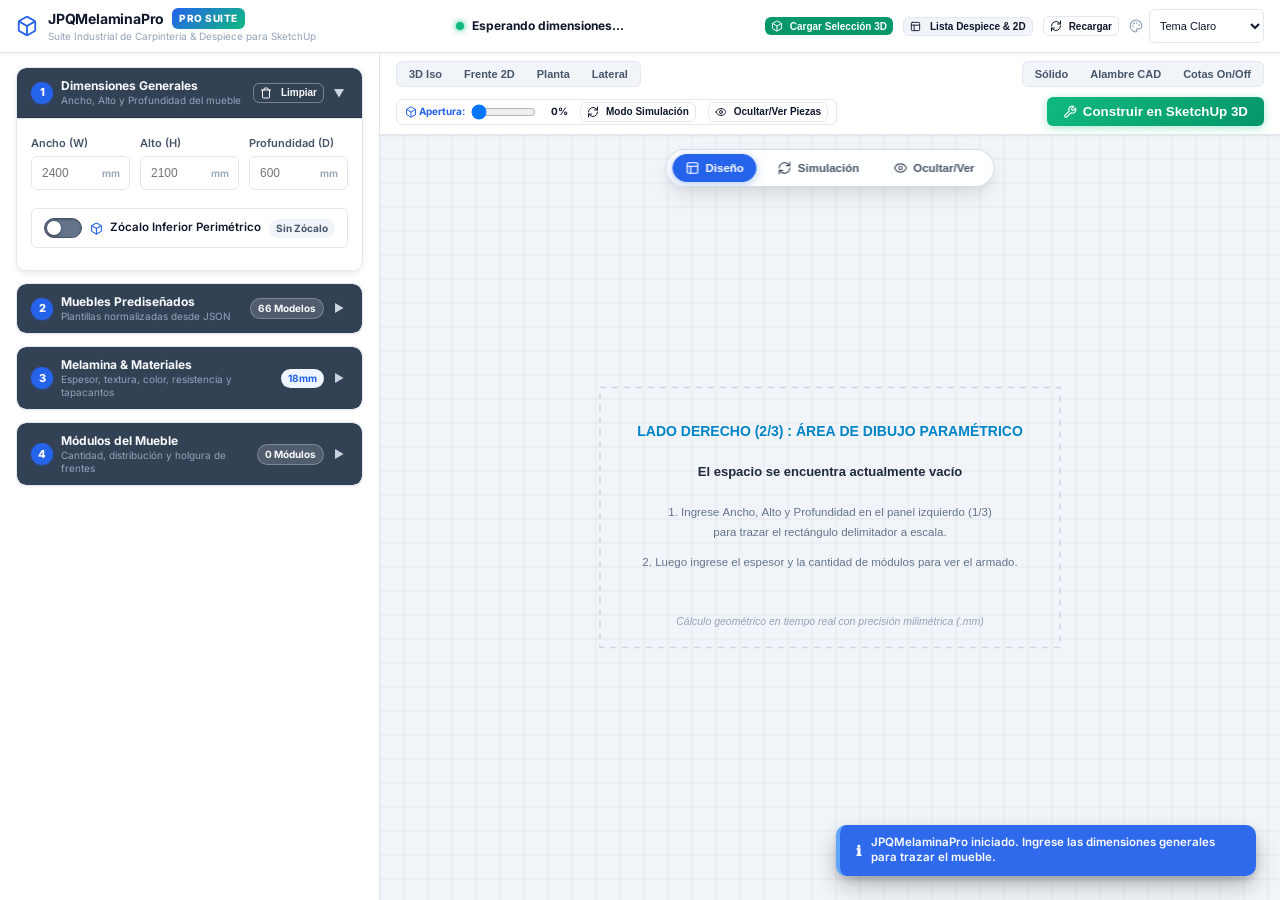
==== commit d37592ab: "feat: implementado selector Modo Ocultar/Visualizar Pieza con lineas punteadas perimetrales y restau" ====
--- a/jpq_melamina_pro/web/index.html
+++ b/jpq_melamina_pro/web/index.html
@@ -79,6 +79,16 @@
         <path d="m2 17 10 5 10-5"/>
         <path d="m2 12 10 5 10-5"/>
       </symbol>
+      <symbol id="icon-eye" viewBox="0 0 24 24" fill="none" stroke="currentColor" stroke-width="2">
+        <path d="M2 12s3-7 10-7 10 7 10 7-3 7-10 7-10-7-10-7Z"/>
+        <circle cx="12" cy="12" r="3"/>
+      </symbol>
+      <symbol id="icon-eye-off" viewBox="0 0 24 24" fill="none" stroke="currentColor" stroke-width="2">
+        <path d="M9.88 9.88a3 3 0 1 0 4.24 4.24"/>
+        <path d="M10.73 5.08A10.43 10.43 0 0 1 12 5c7 0 10 7 10 7a13.16 13.16 0 0 1-1.67 2.68"/>
+        <path d="M6.61 6.61A13.526 13.526 0 0 0 2 12s3 7 10 7a9.74 9.74 0 0 0 5.39-1.61"/>
+        <line x1="2" x2="22" y1="2" y2="22"/>
+      </symbol>
     </defs>
   </svg>
 
@@ -1250,6 +1260,12 @@
             <svg class="svg-icon" style="width: 12px; height: 12px;"><use href="#icon-refresh"></use></svg>
             <span>Modo Simulación</span>
           </button>
+
+          <!-- Selector Modo Ocultar/Visualizar Pieza por Clic -->
+          <button type="button" id="btnToggleOcultarPiezaToolbar" class="btn btn-xs btn-outline" onclick="toggleModoOcultarPiezas()" title="Modo Ocultar/Visualizar: Haz clic sobre cualquier pieza para ocultarla (líneas punteadas) o volver a mostrarla" style="display: inline-flex; align-items: center; gap: 4px; font-weight: 600; margin-left: 6px;">
+            <svg class="svg-icon" style="width: 12px; height: 12px;"><use href="#icon-eye"></use></svg>
+            <span>Ocultar/Ver Piezas</span>
+          </button>
         </div>
 
         <!-- Botón Principal Destacado: Construir en SketchUp 3D -->
@@ -1271,6 +1287,10 @@
           <button type="button" id="btnModoSimulacion" class="canvas-selector-btn" onclick="toggleModoSimulacion()" title="Modo Simulación: Haz clic en cualquier puerta o cajón para abrirlo o cerrarlo en 3D" style="margin-left: 2px;">
             <svg class="svg-icon"><use href="#icon-refresh"></use></svg>
             <span>Simulación</span>
+          </button>
+          <button type="button" id="btnModoOcultarPiezas" class="canvas-selector-btn" onclick="toggleModoOcultarPiezas()" title="Modo Ocultar/Visualizar: Haz clic en cualquier pieza para ocultarla (líneas punteadas) o volver a mostrarla" style="margin-left: 2px;">
+            <svg class="svg-icon"><use href="#icon-eye"></use></svg>
+            <span>Ocultar/Ver</span>
           </button>
           <button type="button" id="btnScrollCanvasModsLeft" class="canvas-scroll-arrow-btn" onclick="scrollCanvasModulos(-120)" title="Ver módulos anteriores" style="display: none;">‹</button>
           <div id="canvasModuleButtonsContainer" class="canvas-module-buttons-group">
